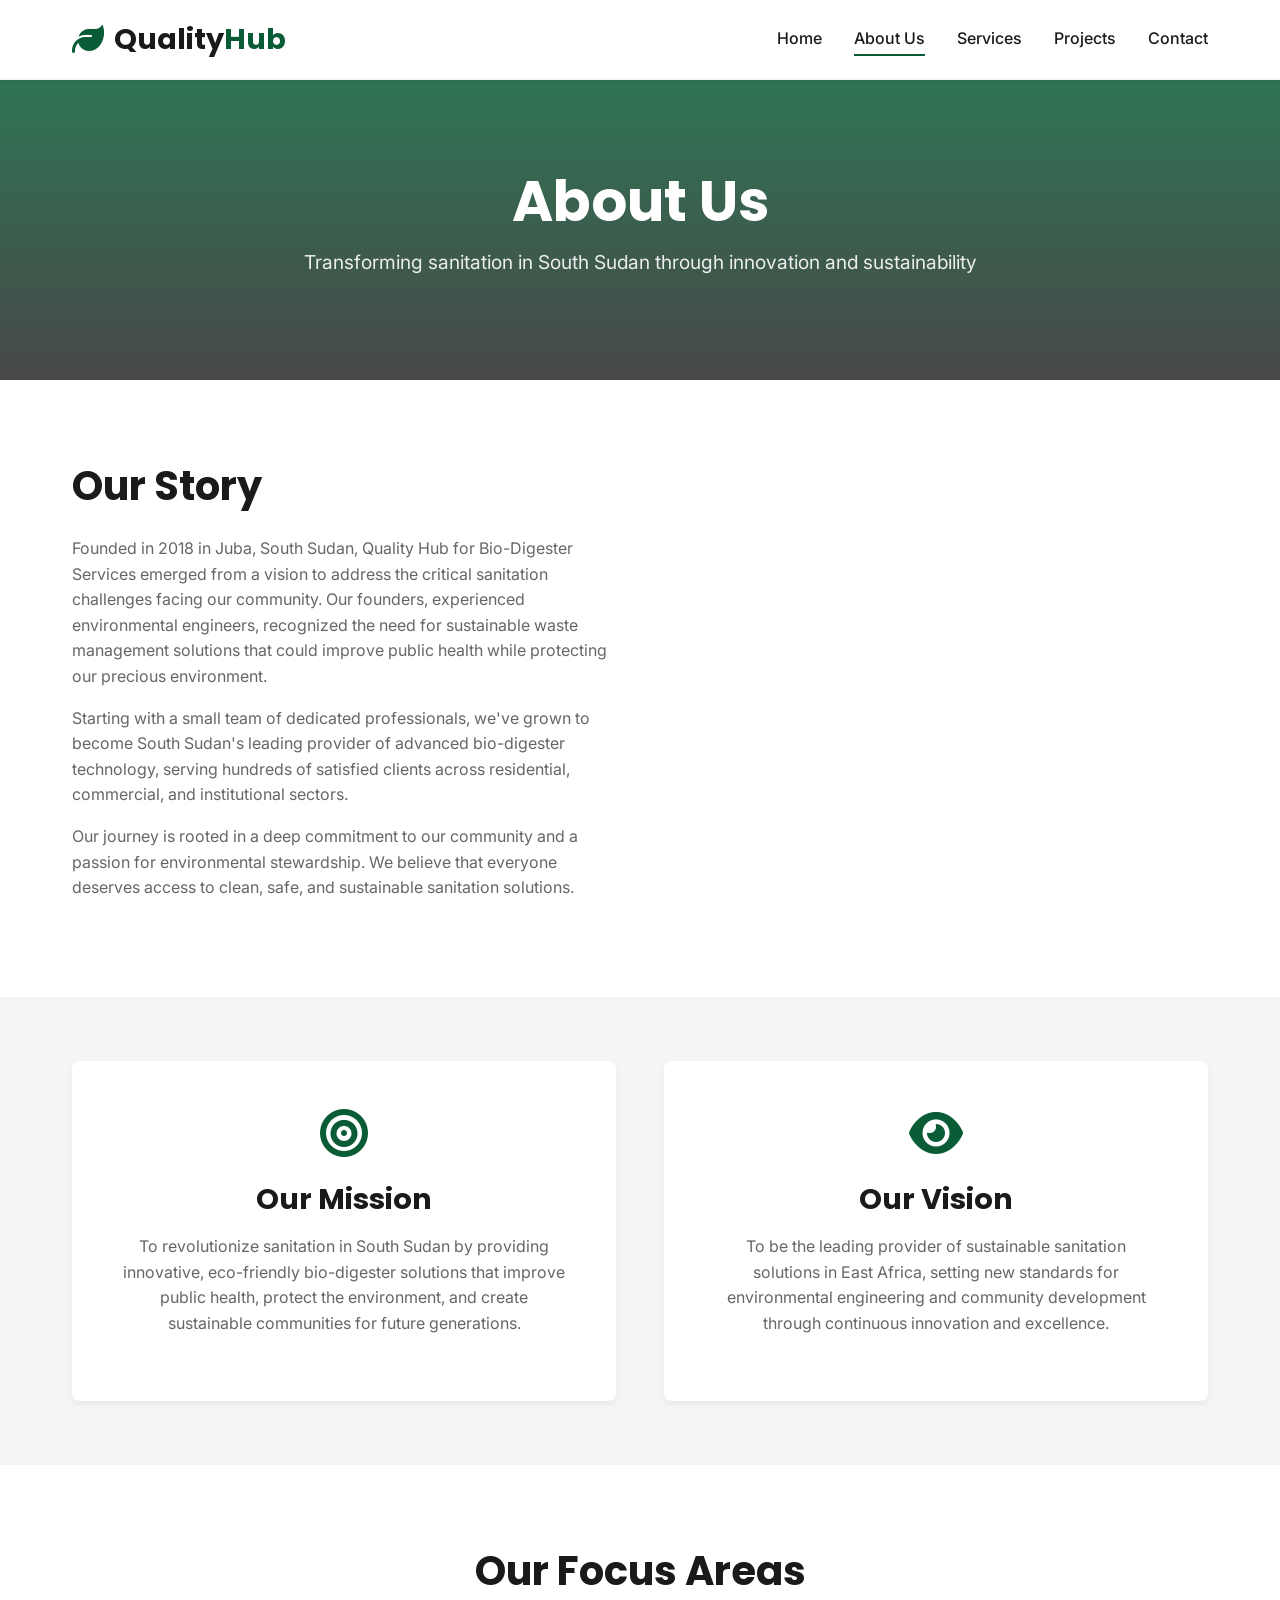
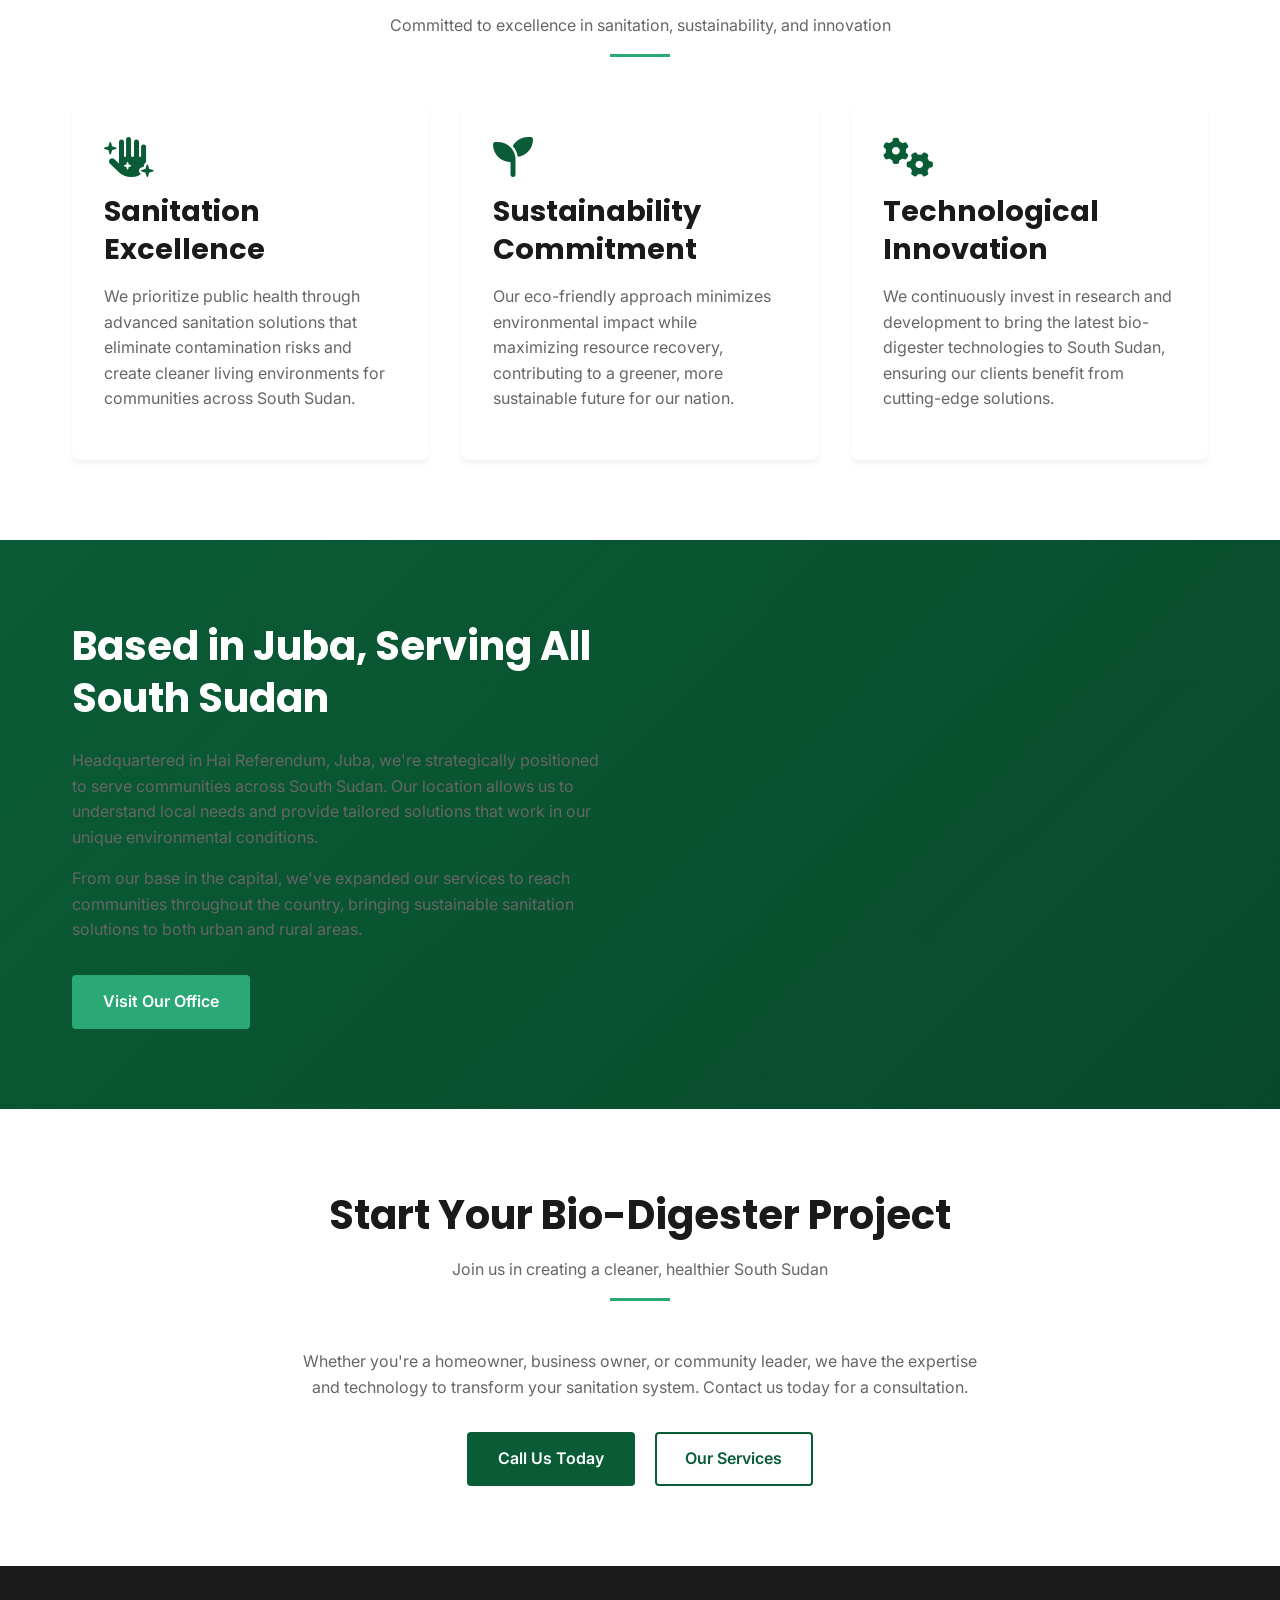
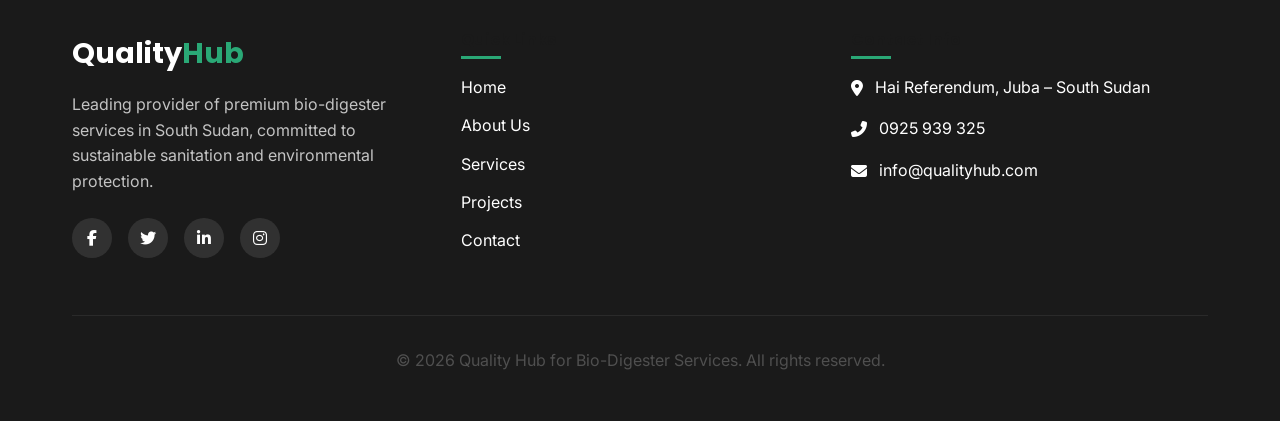
==== about.html @ 867274cd "Create about.html" ====
<!DOCTYPE html>
<html lang="en">
<head>
    <meta charset="UTF-8">
    <meta name="viewport" content="width=device-width, initial-scale=1.0">
    <title>About Us | Quality Hub for Bio-Digester Services</title>
    <link rel="stylesheet" href="style.css">
    <link rel="stylesheet" href="https://cdnjs.cloudflare.com/ajax/libs/font-awesome/6.4.0/css/all.min.css">
    <link href="https://fonts.googleapis.com/css2?family=Poppins:wght@300;400;500;600;700&family=Inter:wght@300;400;500;600;700&display=swap" rel="stylesheet">
</head>
<body>
    <!-- Header -->
    <header>
        <div class="container">
            <div class="header-content">
                <a href="index.html" class="logo">
                    <i class="fas fa-leaf logo-icon"></i>
                    <div class="logo-text">Quality<span>Hub</span></div>
                </a>
                <div class="mobile-menu-btn">
                    <i class="fas fa-bars"></i>
                </div>
                <nav>
                    <ul>
                        <li><a href="index.html">Home</a></li>
                        <li><a href="about.html" class="active">About Us</a></li>
                        <li><a href="services.html">Services</a></li>
                        <li><a href="projects.html">Projects</a></li>
                        <li><a href="contact.html">Contact</a></li>
                    </ul>
                </nav>
            </div>
        </div>
    </header>

    <!-- Page Header -->
    <section class="page-header">
        <div class="container">
            <h1>About Us</h1>
            <p>Transforming sanitation in South Sudan through innovation and sustainability</p>
        </div>
    </section>

    <!-- Company Background -->
    <section class="about">
        <div class="container">
            <div class="about-content">
                <div class="about-text">
                    <h2>Our Story</h2>
                    <p>Founded in 2018 in Juba, South Sudan, Quality Hub for Bio-Digester Services emerged from a vision to address the critical sanitation challenges facing our community. Our founders, experienced environmental engineers, recognized the need for sustainable waste management solutions that could improve public health while protecting our precious environment.</p>
                    <p>Starting with a small team of dedicated professionals, we've grown to become South Sudan's leading provider of advanced bio-digester technology, serving hundreds of satisfied clients across residential, commercial, and institutional sectors.</p>
                    <p>Our journey is rooted in a deep commitment to our community and a passion for environmental stewardship. We believe that everyone deserves access to clean, safe, and sustainable sanitation solutions.</p>
                </div>
                <div class="about-image">
                    <div style="height: 400px; border-radius: var(--border-radius); background-image: url('https://images.unsplash.com/photo-1542744173-8e7e53415bb0?ixlib=rb-4.0.3&auto=format&fit=crop&w=2070&q=80'); background-size: cover; background-position: center;"></div>
                </div>
            </div>
        </div>
    </section>

    <!-- Mission & Vision -->
    <section class="about-mission">
        <div class="container">
            <div class="mission-vision-grid">
                <div class="mission-card">
                    <i class="fas fa-bullseye"></i>
                    <h3>Our Mission</h3>
                    <p>To revolutionize sanitation in South Sudan by providing innovative, eco-friendly bio-digester solutions that improve public health, protect the environment, and create sustainable communities for future generations.</p>
                </div>
                <div class="vision-card">
                    <i class="fas fa-eye"></i>
                    <h3>Our Vision</h3>
                    <p>To be the leading provider of sustainable sanitation solutions in East Africa, setting new standards for environmental engineering and community development through continuous innovation and excellence.</p>
                </div>
            </div>
        </div>
    </section>

    <!-- Focus Areas -->
    <section class="about">
        <div class="container">
            <div class="section-title">
                <h2>Our Focus Areas</h2>
                <p>Committed to excellence in sanitation, sustainability, and innovation</p>
            </div>
            <div class="why-choose-grid">
                <div class="choose-card">
                    <i class="fas fa-hand-sparkles"></i>
                    <h3>Sanitation Excellence</h3>
                    <p>We prioritize public health through advanced sanitation solutions that eliminate contamination risks and create cleaner living environments for communities across South Sudan.</p>
                </div>
                <div class="choose-card">
                    <i class="fas fa-seedling"></i>
                    <h3>Sustainability Commitment</h3>
                    <p>Our eco-friendly approach minimizes environmental impact while maximizing resource recovery, contributing to a greener, more sustainable future for our nation.</p>
                </div>
                <div class="choose-card">
                    <i class="fas fa-cogs"></i>
                    <h3>Technological Innovation</h3>
                    <p>We continuously invest in research and development to bring the latest bio-digester technologies to South Sudan, ensuring our clients benefit from cutting-edge solutions.</p>
                </div>
            </div>
        </div>
    </section>

    <!-- Location Section -->
    <section class="trust-section">
        <div class="container">
            <div class="about-content">
                <div class="about-text">
                    <h2>Based in Juba, Serving All South Sudan</h2>
                    <p>Headquartered in Hai Referendum, Juba, we're strategically positioned to serve communities across South Sudan. Our location allows us to understand local needs and provide tailored solutions that work in our unique environmental conditions.</p>
                    <p>From our base in the capital, we've expanded our services to reach communities throughout the country, bringing sustainable sanitation solutions to both urban and rural areas.</p>
                    <div style="margin-top: 2rem;">
                        <a href="contact.html" class="btn btn-accent">Visit Our Office</a>
                    </div>
                </div>
                <div class="about-image">
                    <div style="height: 300px; border-radius: var(--border-radius); background-image: url('https://images.unsplash.com/photo-1523480717984-24cba35ae1eb?ixlib=rb-4.0.3&auto=format&fit=crop&w=2070&q=80'); background-size: cover; background-position: center;"></div>
                </div>
            </div>
        </div>
    </section>

    <!-- CTA Section -->
    <section class="about">
        <div class="container">
            <div class="section-title">
                <h2>Start Your Bio-Digester Project</h2>
                <p>Join us in creating a cleaner, healthier South Sudan</p>
            </div>
            <div class="text-center">
                <p style="max-width: 700px; margin: 0 auto 2rem;">Whether you're a homeowner, business owner, or community leader, we have the expertise and technology to transform your sanitation system. Contact us today for a consultation.</p>
                <div>
                    <a href="contact.html" class="btn" style="margin-right: 1rem;">Call Us Today</a>
                    <a href="services.html" class="btn btn-outline">Our Services</a>
                </div>
            </div>
        </div>
    </section>

    <!-- Footer -->
    <footer>
        <div class="container">
            <div class="footer-container">
                <div class="footer-about">
                    <div class="footer-logo">Quality<span>Hub</span></div>
                    <p>Leading provider of premium bio-digester services in South Sudan, committed to sustainable sanitation and environmental protection.</p>
                    <div class="social-icons">
                        <a href="#" class="social-icon"><i class="fab fa-facebook-f"></i></a>
                        <a href="#" class="social-icon"><i class="fab fa-twitter"></i></a>
                        <a href="#" class="social-icon"><i class="fab fa-linkedin-in"></i></a>
                        <a href="#" class="social-icon"><i class="fab fa-instagram"></i></a>
                    </div>
                </div>
                <div class="footer-links">
                    <h4>Quick Links</h4>
                    <ul>
                        <li><a href="index.html">Home</a></li>
                        <li><a href="about.html">About Us</a></li>
                        <li><a href="services.html">Services</a></li>
                        <li><a href="projects.html">Projects</a></li>
                        <li><a href="contact.html">Contact</a></li>
                    </ul>
                </div>
                <div class="footer-contact">
                    <h4>Contact Info</h4>
                    <ul>
                        <li><i class="fas fa-map-marker-alt"></i> Hai Referendum, Juba – South Sudan</li>
                        <li><i class="fas fa-phone-alt"></i> 0925 939 325</li>
                        <li><i class="fas fa-envelope"></i> info@qualityhub.com</li>
                    </ul>
                </div>
            </div>
            <div class="copyright">
                <p>&copy; 2026 Quality Hub for Bio-Digester Services. All rights reserved.</p>
            </div>
        </div>
    </footer>

    <script src="script.js"></script>
</body>
</html>
---- style.css ----
/* style.css - Complete Stylesheet for Quality Hub Bio-Digester Services */

:root {
    --primary-green: #0a5c36;
    --primary-green-dark: #08492b;
    --primary-green-light: #1e7d5a;
    --accent-green: #2aa876;
    --secondary: #1a1a1a;
    --secondary-light: #333333;
    --light: #f5f5f5;
    --white: #ffffff;
    --gray: #666666;
    --gray-light: #eeeeee;
    --gold: #ffd700;
    --transition: all 0.3s ease;
    --shadow: 0 4px 6px rgba(0,0,0,0.05);
    --shadow-hover: 0 10px 25px rgba(10, 92, 54, 0.15);
    --shadow-large: 0 15px 35px rgba(0,0,0,0.1);
    --border-radius: 8px;
    --border-radius-small: 4px;
}

* {
    margin: 0;
    padding: 0;
    box-sizing: border-box;
}

html {
    scroll-behavior: smooth;
    font-size: 16px;
    overflow-x: hidden;
}

body {
    font-family: 'Inter', sans-serif;
    color: var(--secondary);
    line-height: 1.6;
    background-color: var(--white);
    overflow-x: hidden;
}

a {
    text-decoration: none;
    color: inherit;
    transition: var(--transition);
}

ul {
    list-style: none;
}

img {
    width: 100%;
    height: auto;
    display: block;
}

.container {
    width: 100%;
    max-width: 1200px;
    margin: 0 auto;
    padding: 0 2rem;
}

h1, h2, h3, h4, h5, h6 {
    font-family: 'Poppins', sans-serif;
    margin-bottom: 1rem;
    color: var(--secondary);
    line-height: 1.3;
}

h1 {
    font-size: 3.5rem;
}

h2 {
    font-size: 2.5rem;
}

h3 {
    font-size: 1.8rem;
}

p {
    margin-bottom: 1rem;
    font-size: 1rem;
    color: var(--gray);
}

.section-title {
    text-align: center;
    margin-bottom: 3rem;
    position: relative;
}

.section-title::after {
    content: '';
    display: block;
    width: 60px;
    height: 3px;
    background: var(--accent-green);
    margin: 1rem auto;
}

.text-center {
    text-align: center;
}

.btn {
    display: inline-block;
    padding: 0.75rem 1.8rem;
    font-size: 1rem;
    border-radius: var(--border-radius-small);
    background-color: var(--primary-green);
    color: var(--white);
    border: 2px solid var(--primary-green);
    cursor: pointer;
    transition: var(--transition);
    font-weight: 600;
    text-align: center;
}

.btn:hover {
    background-color: var(--primary-green-dark);
    transform: translateY(-2px);
    box-shadow: var(--shadow-hover);
}

.btn-outline {
    background-color: transparent;
    color: var(--primary-green);
}

.btn-outline:hover {
    background-color: var(--primary-green);
    color: var(--white);
}

.btn-secondary {
    background-color: var(--secondary);
    border-color: var(--secondary);
}

.btn-secondary:hover {
    background-color: var(--secondary-light);
}

.btn-cta-outline {
    background: transparent;
    border: 2px solid var(--white);
    color: var(--white);
}

.btn-cta-outline:hover {
    background: var(--white);
    color: var(--primary-green);
}

.btn-accent {
    background-color: var(--accent-green);
    border-color: var(--accent-green);
}

.btn-accent:hover {
    background-color: var(--primary-green-light);
    border-color: var(--primary-green-light);
}

.btn-block {
    display: block;
    width: 100%;
}

/* Header Styles */
header {
    position: fixed;
    top: 0;
    left: 0;
    width: 100%;
    background-color: var(--white);
    box-shadow: var(--shadow);
    z-index: 1000;
    padding: 1rem 0;
    transition: var(--transition);
}

header.scrolled {
    padding: 0.5rem 0;
}

.header-content {
    display: flex;
    justify-content: space-between;
    align-items: center;
}

.logo {
    display: flex;
    align-items: center;
    gap: 10px;
}

.logo-icon {
    color: var(--primary-green);
    font-size: 2rem;
}

.logo-text {
    font-family: 'Poppins', serif;
    font-size: 1.8rem;
    font-weight: 700;
    color: var(--secondary);
}

.logo-text span {
    color: var(--primary-green);
}

nav ul {
    display: flex;
    gap: 2rem;
}

nav ul li a {
    font-weight: 500;
    position: relative;
    padding: 0.5rem 0;
}

nav ul li a::after {
    content: '';
    position: absolute;
    bottom: 0;
    left: 0;
    width: 0;
    height: 2px;
    background-color: var(--primary-green);
    transition: var(--transition);
}

nav ul li a:hover::after,
nav ul li a.active::after {
    width: 100%;
}

.mobile-menu-btn {
    display: none;
    font-size: 1.5rem;
    cursor: pointer;
    color: var(--secondary);
}

/* Hero Section */
.hero {
    min-height: 100vh;
    display: flex;
    align-items: center;
    position: relative;
    overflow: hidden;
    padding-top: 100px;
    background: linear-gradient(rgba(10, 92, 54, 0.85), rgba(26, 26, 26, 0.8)),
                url('https://images.unsplash.com/photo-1621451537084-482c73073a0f?ixlib=rb-4.0.3&auto=format&fit=crop&w=1974&q=80');
    background-size: cover;
    background-position: center;
    background-attachment: fixed;
    color: var(--white);
}

.hero-content {
    max-width: 700px;
    animation: fadeInUp 1s ease-out;
}

.hero h1 {
    font-size: 3.5rem;
    color: var(--white);
    margin-bottom: 1.5rem;
}

.hero p {
    font-size: 1.2rem;
    margin-bottom: 2.5rem;
    opacity: 0.9;
    color: var(--gray-light);
}

.hero-btns {
    display: flex;
    gap: 1rem;
    flex-wrap: wrap;
}

.hero .btn {
    padding: 1rem 2.5rem;
}

.typing-container {
    height: 60px;
    margin-bottom: 2rem;
    overflow: hidden;
}

.typing-text {
    font-size: 1.5rem;
    font-weight: 500;
    color: var(--accent-green);
    border-right: 3px solid var(--accent-green);
    white-space: nowrap;
    overflow: hidden;
    display: inline-block;
}

/* Features Section */
.features {
    padding: 5rem 0;
    background-color: var(--light);
}

.features-grid {
    display: grid;
    grid-template-columns: repeat(auto-fit, minmax(250px, 1fr));
    gap: 2rem;
}

.feature-card {
    background-color: var(--white);
    padding: 2.5rem 2rem;
    border-radius: var(--border-radius);
    box-shadow: var(--shadow);
    text-align: center;
    transition: var(--transition);
}

.feature-card:hover {
    transform: translateY(-10px);
    box-shadow: var(--shadow-hover);
}

.feature-icon {
    font-size: 3rem;
    color: var(--primary-green);
    margin-bottom: 1.5rem;
}

/* About Section */
.about {
    padding: 5rem 0;
}

.about-content {
    display: grid;
    grid-template-columns: repeat(auto-fit, minmax(300px, 1fr));
    gap: 3rem;
    align-items: center;
}

.about-text h2 {
    margin-bottom: 1.5rem;
}

.about-stats {
    display: flex;
    justify-content: space-between;
    margin-top: 2rem;
    flex-wrap: wrap;
    gap: 1.5rem;
}

.stat-item {
    text-align: center;
}

.stat-number {
    font-size: 2.5rem;
    font-weight: 700;
    color: var(--primary-green);
    display: block;
}

.stat-label {
    font-size: 0.9rem;
    text-transform: uppercase;
    letter-spacing: 1px;
    color: var(--gray);
}

/* Why Choose Us Section */
.why-choose {
    padding: 5rem 0;
    background-color: var(--light);
}

.why-choose-grid {
    display: grid;
    grid-template-columns: repeat(auto-fit, minmax(300px, 1fr));
    gap: 2rem;
}

.choose-card {
    background-color: var(--white);
    padding: 2rem;
    border-radius: var(--border-radius);
    box-shadow: var(--shadow);
    transition: var(--transition);
}

.choose-card:hover {
    transform: translateY(-5px);
    box-shadow: var(--shadow-hover);
}

.choose-card i {
    font-size: 2.5rem;
    color: var(--primary-green);
    margin-bottom: 1rem;
}

/* Services Section */
.services {
    padding: 5rem 0;
    background-color: var(--light);
}

.services-grid {
    display: grid;
    grid-template-columns: repeat(auto-fit, minmax(300px, 1fr));
    gap: 2rem;
}

.service-card {
    background-color: var(--white);
    border-radius: var(--border-radius);
    overflow: hidden;
    box-shadow: var(--shadow);
    transition: var(--transition);
}

.service-card:hover {
    transform: translateY(-10px);
    box-shadow: var(--shadow-hover);
}

.service-img {
    height: 200px;
    background-color: var(--gray-light);
    background-size: cover;
    background-position: center;
}

.service-content {
    padding: 2rem;
}

.service-content h3 {
    margin-bottom: 1rem;
}

.service-price {
    color: var(--primary-green);
    font-weight: 700;
    font-size: 1.2rem;
    margin: 1rem 0;
}

/* Projects Section */
.projects {
    padding: 5rem 0;
}

.projects-grid {
    display: grid;
    grid-template-columns: repeat(auto-fit, minmax(300px, 1fr));
    gap: 2rem;
}

.project-card {
    border-radius: var(--border-radius);
    overflow: hidden;
    box-shadow: var(--shadow);
    transition: var(--transition);
}

.project-card:hover {
    transform: translateY(-10px);
    box-shadow: var(--shadow-hover);
}

.project-img {
    height: 250px;
    background-color: var(--gray-light);
    background-size: cover;
    background-position: center;
}

.project-info {
    padding: 1.5rem;
    background-color: var(--white);
}

.project-location {
    display: flex;
    align-items: center;
    gap: 0.5rem;
    color: var(--gray);
    margin-bottom: 0.5rem;
}

/* Contact Section */
.contact {
    padding: 5rem 0;
    background-color: var(--light);
}

.contact-container {
    display: grid;
    grid-template-columns: repeat(auto-fit, minmax(300px, 1fr));
    gap: 3rem;
}

.contact-info h3 {
    margin-bottom: 1.5rem;
}

.contact-details {
    margin-bottom: 2rem;
}

.contact-detail {
    display: flex;
    align-items: center;
    gap: 1rem;
    margin-bottom: 1.5rem;
}

.contact-icon {
    width: 50px;
    height: 50px;
    background-color: var(--primary-green);
    color: var(--white);
    border-radius: 50%;
    display: flex;
    align-items: center;
    justify-content: center;
    font-size: 1.2rem;
}

.contact-form {
    background-color: var(--white);
    padding: 2.5rem;
    border-radius: var(--border-radius);
    box-shadow: var(--shadow);
}

.form-group {
    margin-bottom: 1.5rem;
}

.form-group label {
    display: block;
    margin-bottom: 0.5rem;
    font-weight: 500;
}

.form-control {
    width: 100%;
    padding: 1rem;
    border: 1px solid #ddd;
    border-radius: var(--border-radius-small);
    font-family: 'Inter', sans-serif;
    font-size: 1rem;
    transition: var(--transition);
}

.form-control:focus {
    outline: none;
    border-color: var(--primary-green);
    box-shadow: 0 0 0 3px rgba(10, 92, 54, 0.1);
}

textarea.form-control {
    min-height: 150px;
    resize: vertical;
}

.map-container {
    margin-top: 3rem;
    border-radius: var(--border-radius);
    overflow: hidden;
    box-shadow: var(--shadow);
}

.map-placeholder {
    height: 300px;
    background: linear-gradient(135deg, var(--gray-light) 25%, var(--white) 25%, var(--white) 50%, var(--gray-light) 50%, var(--gray-light) 75%, var(--white) 75%, var(--white));
    background-size: 40px 40px;
    display: flex;
    align-items: center;
    justify-content: center;
    color: var(--gray);
    font-weight: 500;
}

/* Footer */
footer {
    background-color: var(--secondary);
    color: var(--white);
    padding: 4rem 0 2rem;
}

.footer-container {
    display: grid;
    grid-template-columns: repeat(auto-fit, minmax(250px, 1fr));
    gap: 2rem;
    margin-bottom: 3rem;
}

.footer-logo {
    font-family: 'Poppins', sans-serif;
    font-weight: 700;
    font-size: 1.8rem;
    color: var(--white);
    margin-bottom: 1rem;
}

.footer-logo span {
    color: var(--accent-green);
}

.footer-about p {
    opacity: 0.8;
    margin-bottom: 1.5rem;
    color: var(--gray-light);
}

.footer-links h4,
.footer-contact h4 {
    margin-bottom: 1.5rem;
    position: relative;
}

.footer-links h4::after,
.footer-contact h4::after {
    content: '';
    position: absolute;
    bottom: -8px;
    left: 0;
    width: 40px;
    height: 3px;
    background-color: var(--accent-green);
}

.footer-links ul li {
    margin-bottom: 0.8rem;
}

.footer-links ul li a:hover {
    color: var(--accent-green);
}

.footer-contact ul li {
    margin-bottom: 1rem;
    display: flex;
    align-items: center;
    gap: 0.8rem;
}

.social-icons {
    display: flex;
    gap: 1rem;
    margin-top: 1.5rem;
}

.social-icon {
    width: 40px;
    height: 40px;
    background-color: rgba(255, 255, 255, 0.1);
    border-radius: 50%;
    display: flex;
    align-items: center;
    justify-content: center;
    transition: var(--transition);
}

.social-icon:hover {
    background-color: var(--accent-green);
    transform: translateY(-3px);
}

.copyright {
    text-align: center;
    padding-top: 2rem;
    border-top: 1px solid rgba(255, 255, 255, 0.1);
    opacity: 0.7;
    font-size: 0.9rem;
    color: var(--gray-light);
}

/* Animations */
@keyframes fadeInUp {
    from {
        opacity: 0;
        transform: translateY(30px);
    }
    to {
        opacity: 1;
        transform: translateY(0);
    }
}

@keyframes typing {
    0% { width: 0 }
    100% { width: 100% }
}

@keyframes blink {
    0%, 100% { border-color: transparent }
    50% { border-color: var(--accent-green) }
}

/* Responsive Design */
@media (max-width: 992px) {
    h1 {
        font-size: 2.8rem;
    }

    h2 {
        font-size: 2.2rem;
    }
    
    .hero h1 {
        font-size: 2.8rem;
    }
}

@media (max-width: 768px) {
    .mobile-menu-btn {
        display: block;
    }

    nav ul {
        position: fixed;
        top: 80px;
        left: 0;
        width: 100%;
        background-color: var(--white);
        flex-direction: column;
        align-items: center;
        padding: 2rem;
        gap: 1.5rem;
        box-shadow: var(--shadow-hover);
        transform: translateY(-100%);
        opacity: 0;
        transition: var(--transition);
        z-index: 999;
    }

    nav ul.active {
        transform: translateY(0);
        opacity: 1;
    }

    .hero h1 {
        font-size: 2.5rem;
    }

    .typing-text {
        font-size: 1.3rem;
    }

    .hero-btns {
        flex-direction: column;
        align-items: flex-start;
    }

    .section-padding {
        padding: 3rem 0;
    }
}

@media (max-width: 576px) {
    .container {
        padding: 0 1.5rem;
    }

    h1 {
        font-size: 2.2rem;
    }

    h2 {
        font-size: 1.8rem;
    }

    .hero h1 {
        font-size: 2rem;
    }

    .typing-text {
        font-size: 1.1rem;
    }

    .btn {
        padding: 0.9rem 1.8rem;
    }
}

/* Page Specific Styles */
.trust-section {
    padding: 5rem 0;
    background: linear-gradient(135deg, var(--primary-green) 0%, var(--primary-green-dark) 100%);
    color: var(--white);
}

.trust-section h2 {
    color: var(--white);
}

.trust-section .section-title::after {
    background-color: var(--accent-green);
}

.trust-grid {
    display: grid;
    grid-template-columns: repeat(auto-fit, minmax(250px, 1fr));
    gap: 2rem;
}

.trust-card {
    text-align: center;
    padding: 2rem;
}

.trust-card i {
    font-size: 3rem;
    color: var(--accent-green);
    margin-bottom: 1.5rem;
}

.trust-card h3 {
    color: var(--white);
}

.trust-card p {
    color: rgba(255, 255, 255, 0.8);
}

.page-header {
    height: 300px;
    display: flex;
    align-items: center;
    background: linear-gradient(rgba(10, 92, 54, 0.85), rgba(26, 26, 26, 0.8)),
                url('https://images.unsplash.com/photo-1581094794329-c8112a89af12?ixlib=rb-4.0.3&auto=format&fit=crop&w=2070&q=80');
    background-size: cover;
    background-position: center;
    color: var(--white);
    text-align: center;
    margin-top: 80px;
}

.page-header h1 {
    color: var(--white);
    margin-bottom: 0.5rem;
}

.page-header p {
    color: rgba(255, 255, 255, 0.9);
    font-size: 1.2rem;
}

.about-mission {
    background-color: var(--light);
    padding: 4rem 0;
}

.mission-vision-grid {
    display: grid;
    grid-template-columns: repeat(auto-fit, minmax(300px, 1fr));
    gap: 3rem;
}

.mission-card, .vision-card {
    background-color: var(--white);
    padding: 3rem;
    border-radius: var(--border-radius);
    box-shadow: var(--shadow);
    text-align: center;
}

.mission-card i, .vision-card i {
    font-size: 3rem;
    color: var(--primary-green);
    margin-bottom: 1.5rem;
}

.service-detail {
    padding: 3rem;
    background-color: var(--white);
    border-radius: var(--border-radius);
    box-shadow: var(--shadow);
    margin-bottom: 2rem;
}

.service-detail i {
    font-size: 2.5rem;
    color: var(--primary-green);
    margin-bottom: 1rem;
}

.project-detail {
    margin-bottom: 4rem;
}

.project-detail img {
    border-radius: var(--border-radius);
    margin-bottom: 1.5rem;
    box-shadow: var(--shadow);
}

.project-meta {
    display: flex;
    gap: 2rem;
    margin: 1.5rem 0;
    flex-wrap: wrap;
}

.meta-item {
    display: flex;
    align-items: center;
    gap: 0.5rem;
    color: var(--gray);
}

.meta-item i {
    color: var(--primary-green);
}
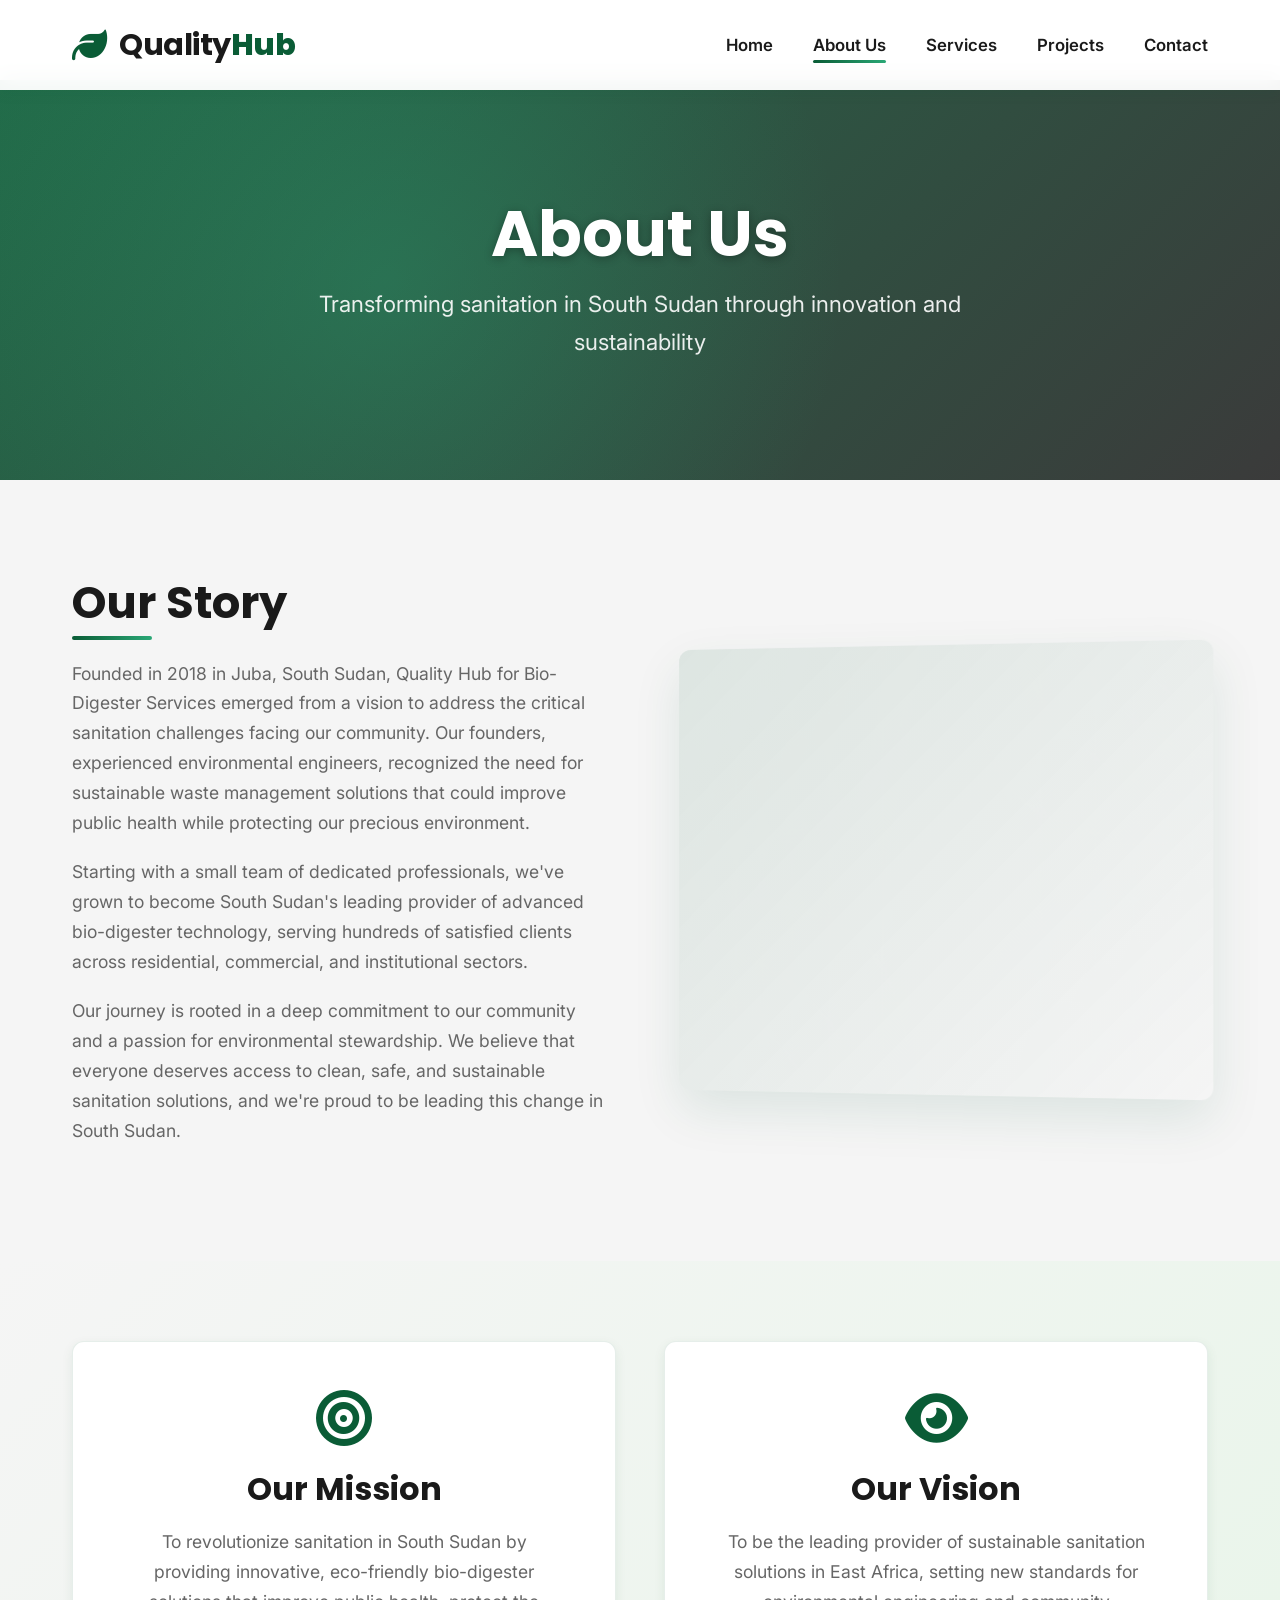
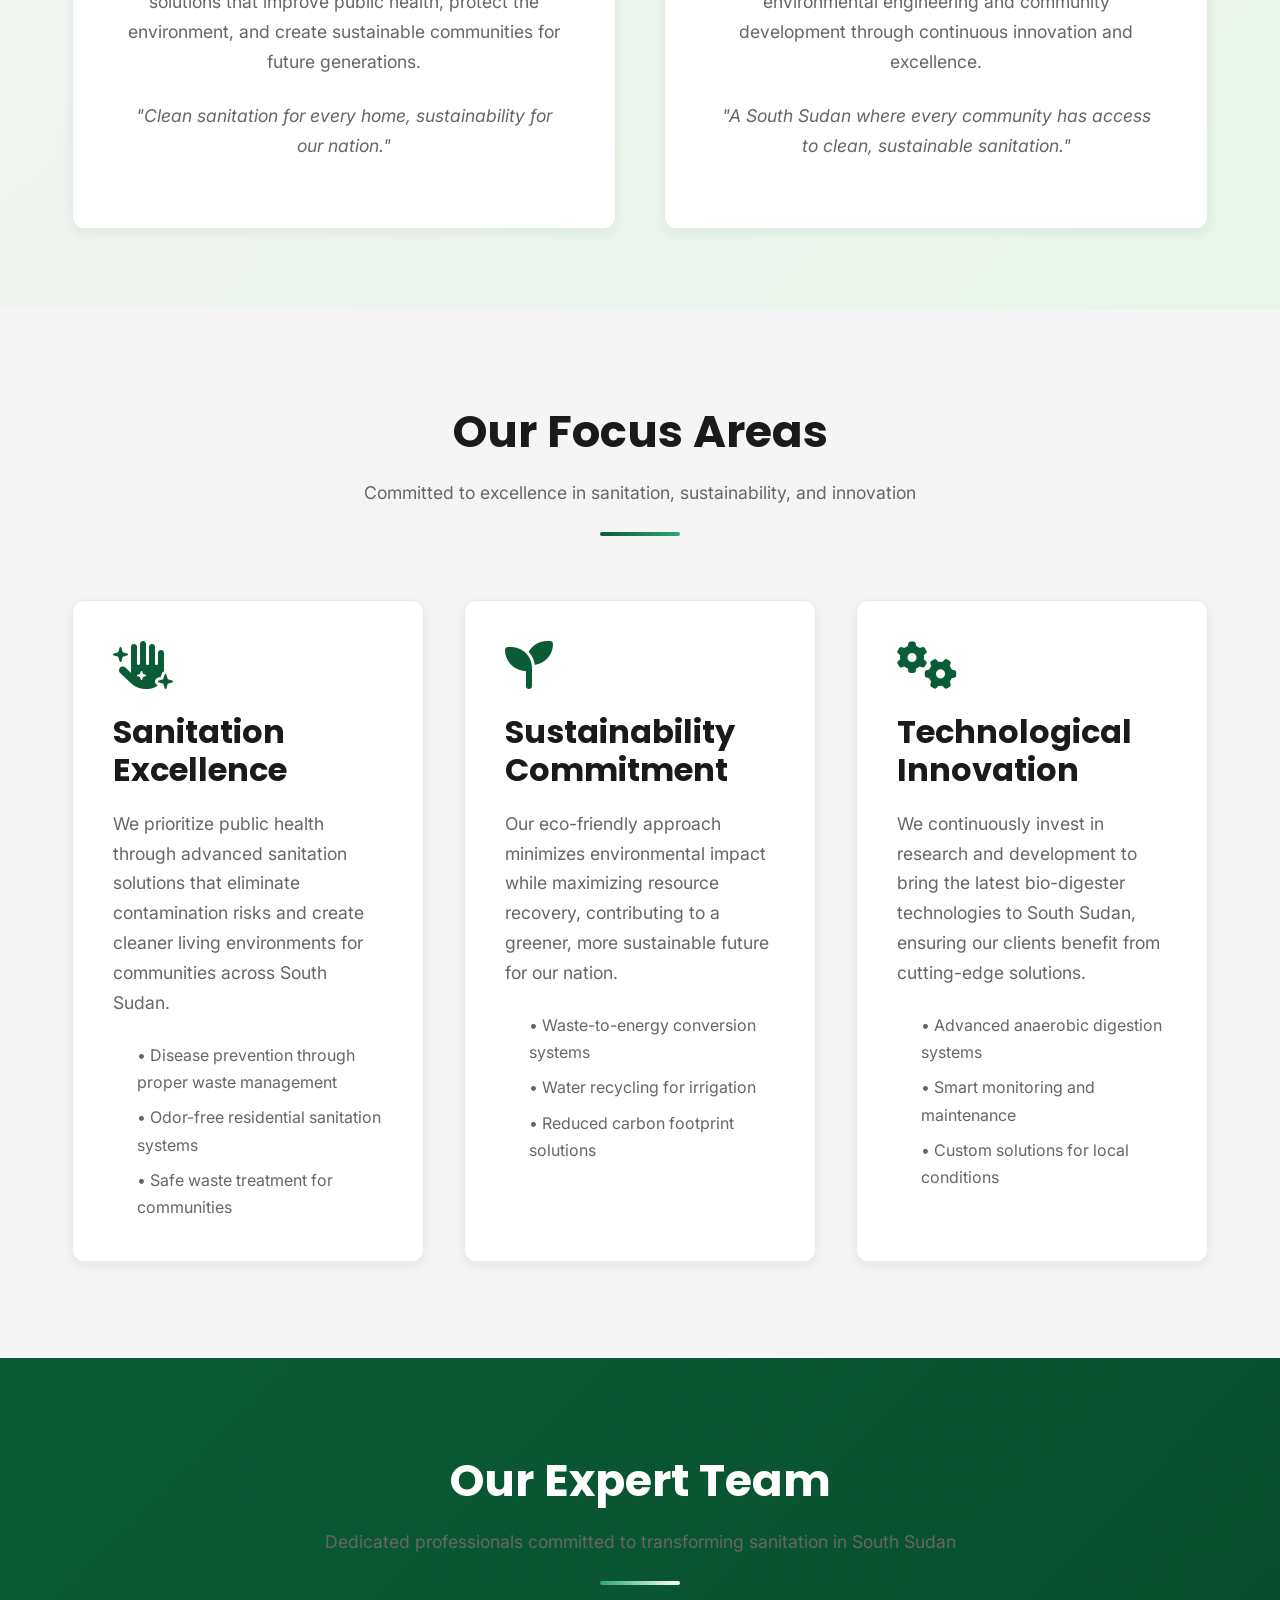
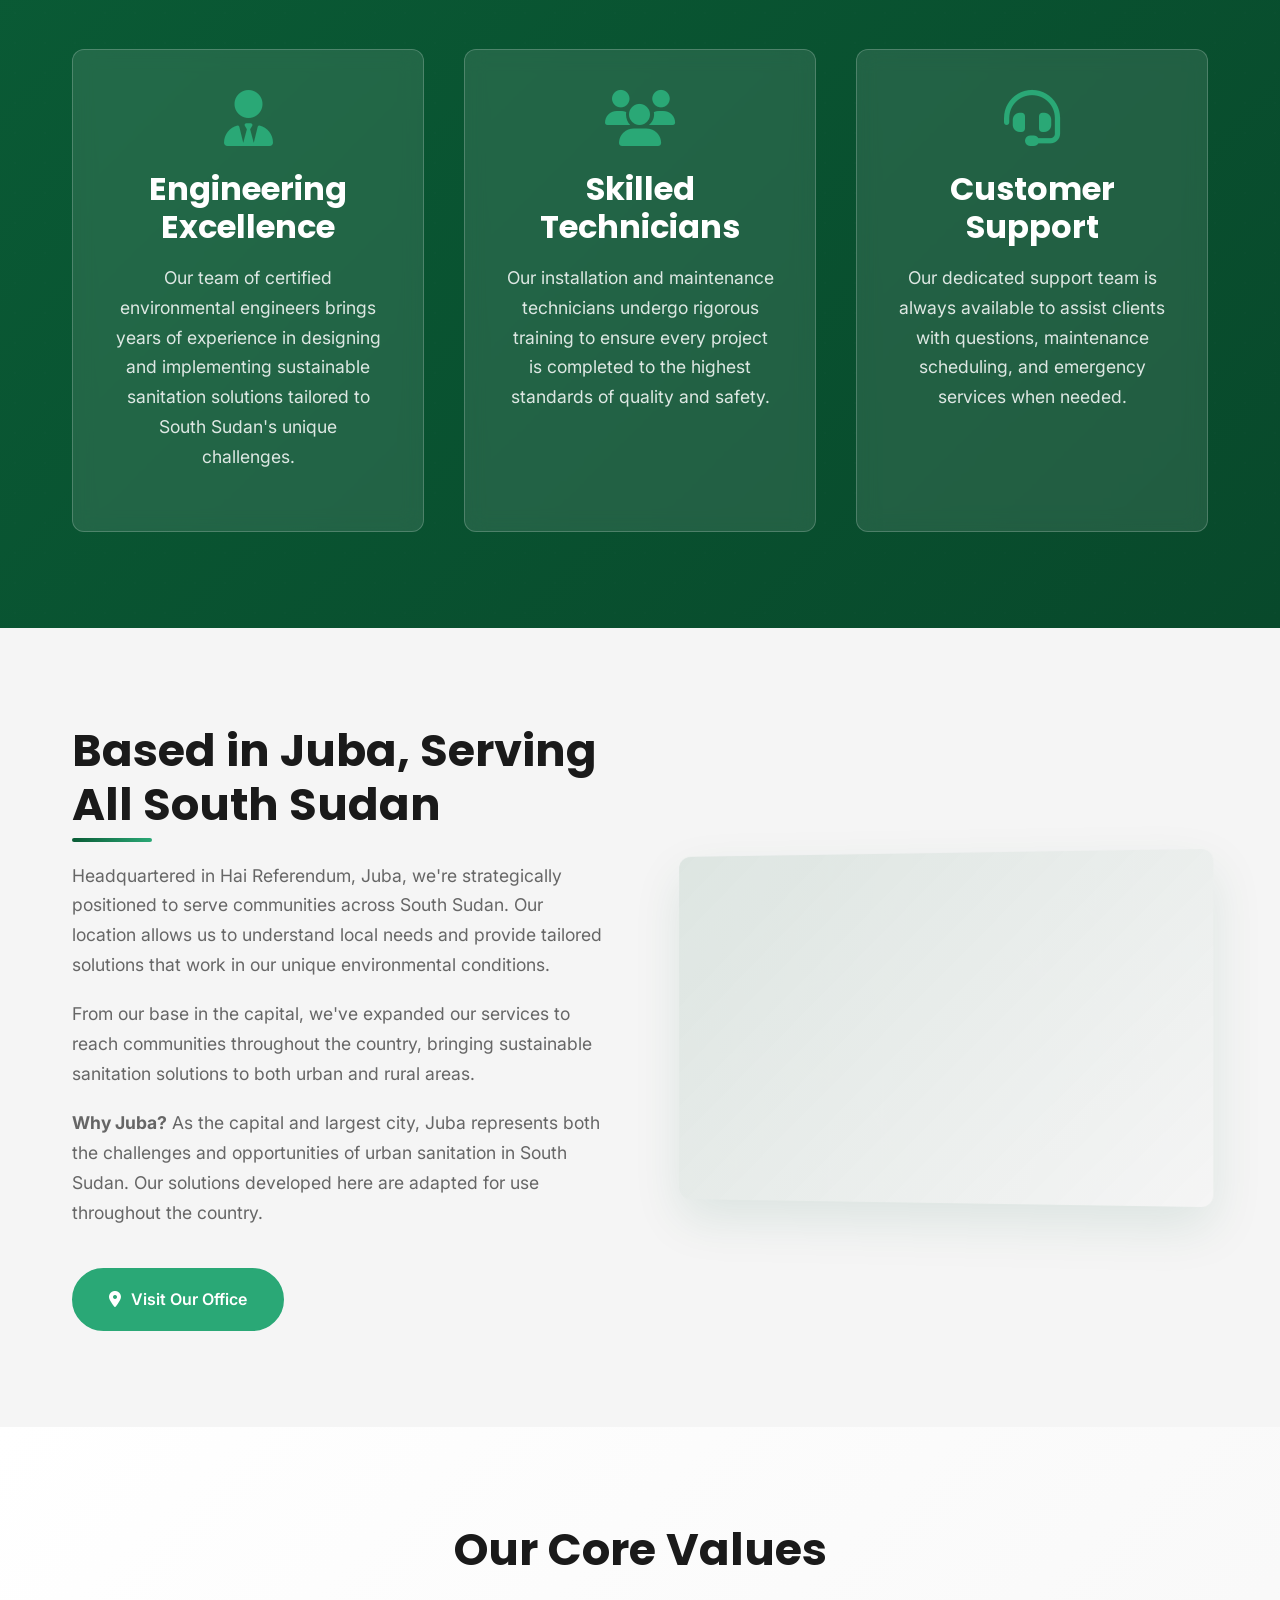
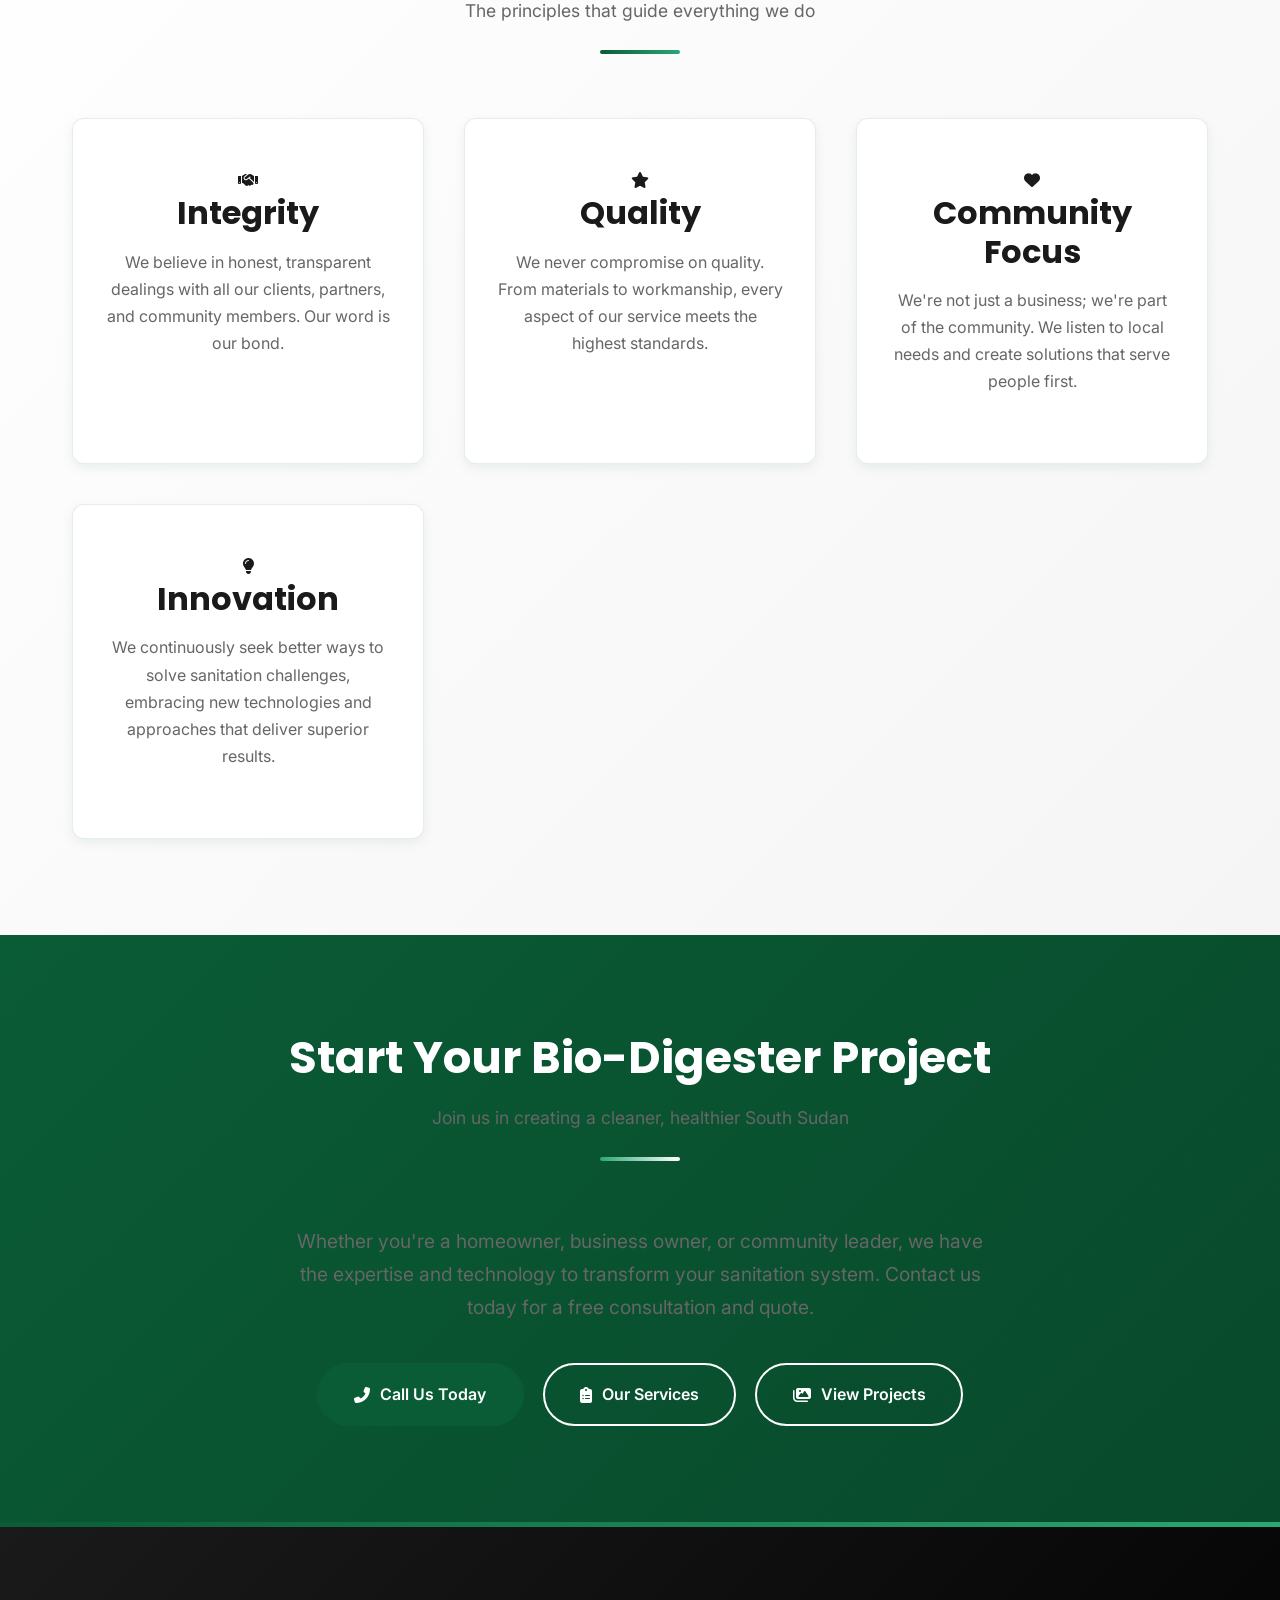
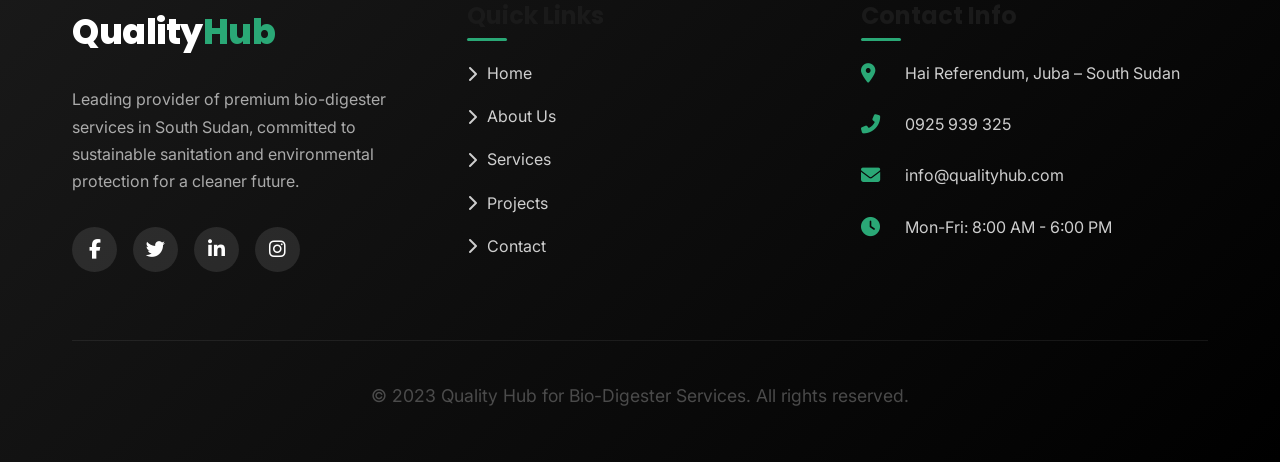
==== commit 81852336: "Update about.html" ====
--- a/about.html
+++ b/about.html
@@ -6,7 +6,7 @@
     <title>About Us | Quality Hub for Bio-Digester Services</title>
     <link rel="stylesheet" href="style.css">
     <link rel="stylesheet" href="https://cdnjs.cloudflare.com/ajax/libs/font-awesome/6.4.0/css/all.min.css">
-    <link href="https://fonts.googleapis.com/css2?family=Poppins:wght@300;400;500;600;700&family=Inter:wght@300;400;500;600;700&display=swap" rel="stylesheet">
+    <link href="https://fonts.googleapis.com/css2?family=Poppins:wght@300;400;500;600;700;800;900&family=Inter:wght@300;400;500;600;700&display=swap" rel="stylesheet">
 </head>
 <body>
     <!-- Header -->
@@ -17,9 +17,9 @@
                     <i class="fas fa-leaf logo-icon"></i>
                     <div class="logo-text">Quality<span>Hub</span></div>
                 </a>
-                <div class="mobile-menu-btn">
+                <button class="mobile-menu-btn" aria-label="Toggle navigation menu">
                     <i class="fas fa-bars"></i>
-                </div>
+                </button>
                 <nav>
                     <ul>
                         <li><a href="index.html">Home</a></li>
@@ -49,10 +49,10 @@
                     <h2>Our Story</h2>
                     <p>Founded in 2018 in Juba, South Sudan, Quality Hub for Bio-Digester Services emerged from a vision to address the critical sanitation challenges facing our community. Our founders, experienced environmental engineers, recognized the need for sustainable waste management solutions that could improve public health while protecting our precious environment.</p>
                     <p>Starting with a small team of dedicated professionals, we've grown to become South Sudan's leading provider of advanced bio-digester technology, serving hundreds of satisfied clients across residential, commercial, and institutional sectors.</p>
-                    <p>Our journey is rooted in a deep commitment to our community and a passion for environmental stewardship. We believe that everyone deserves access to clean, safe, and sustainable sanitation solutions.</p>
+                    <p>Our journey is rooted in a deep commitment to our community and a passion for environmental stewardship. We believe that everyone deserves access to clean, safe, and sustainable sanitation solutions, and we're proud to be leading this change in South Sudan.</p>
                 </div>
                 <div class="about-image">
-                    <div style="height: 400px; border-radius: var(--border-radius); background-image: url('https://images.unsplash.com/photo-1542744173-8e7e53415bb0?ixlib=rb-4.0.3&auto=format&fit=crop&w=2070&q=80'); background-size: cover; background-position: center;"></div>
+                    <div style="height: 450px; border-radius: var(--border-radius); background-image: url('https://images.unsplash.com/photo-1542744173-8e7e53415bb0?ixlib=rb-4.0.3&auto=format&fit=crop&w=2070&q=80'); background-size: cover; background-position: center;"></div>
                 </div>
             </div>
         </div>
@@ -66,11 +66,13 @@
                     <i class="fas fa-bullseye"></i>
                     <h3>Our Mission</h3>
                     <p>To revolutionize sanitation in South Sudan by providing innovative, eco-friendly bio-digester solutions that improve public health, protect the environment, and create sustainable communities for future generations.</p>
+                    <p style="margin-top: 1.5rem; font-style: italic; color: var(--gray);">"Clean sanitation for every home, sustainability for our nation."</p>
                 </div>
                 <div class="vision-card">
                     <i class="fas fa-eye"></i>
                     <h3>Our Vision</h3>
                     <p>To be the leading provider of sustainable sanitation solutions in East Africa, setting new standards for environmental engineering and community development through continuous innovation and excellence.</p>
+                    <p style="margin-top: 1.5rem; font-style: italic; color: var(--gray);">"A South Sudan where every community has access to clean, sustainable sanitation."</p>
                 </div>
             </div>
         </div>
@@ -88,52 +90,128 @@
                     <i class="fas fa-hand-sparkles"></i>
                     <h3>Sanitation Excellence</h3>
                     <p>We prioritize public health through advanced sanitation solutions that eliminate contamination risks and create cleaner living environments for communities across South Sudan.</p>
+                    <ul style="margin-top: 1.5rem; padding-left: 1.5rem;">
+                        <li style="margin-bottom: 0.5rem; color: var(--gray);">• Disease prevention through proper waste management</li>
+                        <li style="margin-bottom: 0.5rem; color: var(--gray);">• Odor-free residential sanitation systems</li>
+                        <li style="color: var(--gray);">• Safe waste treatment for communities</li>
+                    </ul>
                 </div>
                 <div class="choose-card">
                     <i class="fas fa-seedling"></i>
                     <h3>Sustainability Commitment</h3>
                     <p>Our eco-friendly approach minimizes environmental impact while maximizing resource recovery, contributing to a greener, more sustainable future for our nation.</p>
+                    <ul style="margin-top: 1.5rem; padding-left: 1.5rem;">
+                        <li style="margin-bottom: 0.5rem; color: var(--gray);">• Waste-to-energy conversion systems</li>
+                        <li style="margin-bottom: 0.5rem; color: var(--gray);">• Water recycling for irrigation</li>
+                        <li style="color: var(--gray);">• Reduced carbon footprint solutions</li>
+                    </ul>
                 </div>
                 <div class="choose-card">
                     <i class="fas fa-cogs"></i>
                     <h3>Technological Innovation</h3>
                     <p>We continuously invest in research and development to bring the latest bio-digester technologies to South Sudan, ensuring our clients benefit from cutting-edge solutions.</p>
+                    <ul style="margin-top: 1.5rem; padding-left: 1.5rem;">
+                        <li style="margin-bottom: 0.5rem; color: var(--gray);">• Advanced anaerobic digestion systems</li>
+                        <li style="margin-bottom: 0.5rem; color: var(--gray);">• Smart monitoring and maintenance</li>
+                        <li style="color: var(--gray);">• Custom solutions for local conditions</li>
+                    </ul>
+                </div>
+            </div>
+        </div>
+    </section>
+
+    <!-- Team Section -->
+    <section class="trust-section">
+        <div class="container">
+            <div class="section-title">
+                <h2>Our Expert Team</h2>
+                <p>Dedicated professionals committed to transforming sanitation in South Sudan</p>
+            </div>
+            <div class="why-choose-grid">
+                <div class="trust-card">
+                    <i class="fas fa-user-tie"></i>
+                    <h3>Engineering Excellence</h3>
+                    <p>Our team of certified environmental engineers brings years of experience in designing and implementing sustainable sanitation solutions tailored to South Sudan's unique challenges.</p>
+                </div>
+                <div class="trust-card">
+                    <i class="fas fa-users"></i>
+                    <h3>Skilled Technicians</h3>
+                    <p>Our installation and maintenance technicians undergo rigorous training to ensure every project is completed to the highest standards of quality and safety.</p>
+                </div>
+                <div class="trust-card">
+                    <i class="fas fa-headset"></i>
+                    <h3>Customer Support</h3>
+                    <p>Our dedicated support team is always available to assist clients with questions, maintenance scheduling, and emergency services when needed.</p>
                 </div>
             </div>
         </div>
     </section>
 
     <!-- Location Section -->
-    <section class="trust-section">
+    <section class="about">
         <div class="container">
             <div class="about-content">
                 <div class="about-text">
                     <h2>Based in Juba, Serving All South Sudan</h2>
                     <p>Headquartered in Hai Referendum, Juba, we're strategically positioned to serve communities across South Sudan. Our location allows us to understand local needs and provide tailored solutions that work in our unique environmental conditions.</p>
                     <p>From our base in the capital, we've expanded our services to reach communities throughout the country, bringing sustainable sanitation solutions to both urban and rural areas.</p>
-                    <div style="margin-top: 2rem;">
-                        <a href="contact.html" class="btn btn-accent">Visit Our Office</a>
+                    <p><strong>Why Juba?</strong> As the capital and largest city, Juba represents both the challenges and opportunities of urban sanitation in South Sudan. Our solutions developed here are adapted for use throughout the country.</p>
+                    <div style="margin-top: 2.5rem;">
+                        <a href="contact.html" class="btn btn-accent"><i class="fas fa-map-marker-alt"></i> Visit Our Office</a>
                     </div>
                 </div>
                 <div class="about-image">
-                    <div style="height: 300px; border-radius: var(--border-radius); background-image: url('https://images.unsplash.com/photo-1523480717984-24cba35ae1eb?ixlib=rb-4.0.3&auto=format&fit=crop&w=2070&q=80'); background-size: cover; background-position: center;"></div>
+                    <div style="height: 350px; border-radius: var(--border-radius); background-image: url('https://images.unsplash.com/photo-1523480717984-24cba35ae1eb?ixlib=rb-4.0.3&auto=format&fit=crop&w=2070&q=80'); background-size: cover; background-position: center;"></div>
+                </div>
+            </div>
+        </div>
+    </section>
+
+    <!-- Values Section -->
+    <section class="why-choose">
+        <div class="container">
+            <div class="section-title">
+                <h2>Our Core Values</h2>
+                <p>The principles that guide everything we do</p>
+            </div>
+            <div class="features-grid">
+                <div class="feature-card">
+                    <i class="fas fa-handshake"></i>
+                    <h3>Integrity</h3>
+                    <p>We believe in honest, transparent dealings with all our clients, partners, and community members. Our word is our bond.</p>
+                </div>
+                <div class="feature-card">
+                    <i class="fas fa-star"></i>
+                    <h3>Quality</h3>
+                    <p>We never compromise on quality. From materials to workmanship, every aspect of our service meets the highest standards.</p>
+                </div>
+                <div class="feature-card">
+                    <i class="fas fa-heart"></i>
+                    <h3>Community Focus</h3>
+                    <p>We're not just a business; we're part of the community. We listen to local needs and create solutions that serve people first.</p>
+                </div>
+                <div class="feature-card">
+                    <i class="fas fa-lightbulb"></i>
+                    <h3>Innovation</h3>
+                    <p>We continuously seek better ways to solve sanitation challenges, embracing new technologies and approaches that deliver superior results.</p>
                 </div>
             </div>
         </div>
     </section>
 
     <!-- CTA Section -->
-    <section class="about">
+    <section class="trust-section">
         <div class="container">
             <div class="section-title">
                 <h2>Start Your Bio-Digester Project</h2>
                 <p>Join us in creating a cleaner, healthier South Sudan</p>
             </div>
             <div class="text-center">
-                <p style="max-width: 700px; margin: 0 auto 2rem;">Whether you're a homeowner, business owner, or community leader, we have the expertise and technology to transform your sanitation system. Contact us today for a consultation.</p>
-                <div>
-                    <a href="contact.html" class="btn" style="margin-right: 1rem;">Call Us Today</a>
-                    <a href="services.html" class="btn btn-outline">Our Services</a>
+                <p style="max-width: 700px; margin: 0 auto 2.5rem; font-size: 1.2rem;">Whether you're a homeowner, business owner, or community leader, we have the expertise and technology to transform your sanitation system. Contact us today for a free consultation and quote.</p>
+                <div style="display: flex; gap: 1.2rem; justify-content: center; flex-wrap: wrap;">
+                    <a href="contact.html" class="btn"><i class="fas fa-phone-alt"></i> Call Us Today</a>
+                    <a href="services.html" class="btn btn-cta-outline"><i class="fas fa-clipboard-list"></i> Our Services</a>
+                    <a href="projects.html" class="btn btn-cta-outline"><i class="fas fa-images"></i> View Projects</a>
                 </div>
             </div>
         </div>
@@ -145,22 +223,22 @@
             <div class="footer-container">
                 <div class="footer-about">
                     <div class="footer-logo">Quality<span>Hub</span></div>
-                    <p>Leading provider of premium bio-digester services in South Sudan, committed to sustainable sanitation and environmental protection.</p>
+                    <p>Leading provider of premium bio-digester services in South Sudan, committed to sustainable sanitation and environmental protection for a cleaner future.</p>
                     <div class="social-icons">
-                        <a href="#" class="social-icon"><i class="fab fa-facebook-f"></i></a>
-                        <a href="#" class="social-icon"><i class="fab fa-twitter"></i></a>
-                        <a href="#" class="social-icon"><i class="fab fa-linkedin-in"></i></a>
-                        <a href="#" class="social-icon"><i class="fab fa-instagram"></i></a>
+                        <a href="#" class="social-icon" aria-label="Facebook"><i class="fab fa-facebook-f"></i></a>
+                        <a href="#" class="social-icon" aria-label="Twitter"><i class="fab fa-twitter"></i></a>
+                        <a href="#" class="social-icon" aria-label="LinkedIn"><i class="fab fa-linkedin-in"></i></a>
+                        <a href="#" class="social-icon" aria-label="Instagram"><i class="fab fa-instagram"></i></a>
                     </div>
                 </div>
                 <div class="footer-links">
                     <h4>Quick Links</h4>
                     <ul>
-                        <li><a href="index.html">Home</a></li>
-                        <li><a href="about.html">About Us</a></li>
-                        <li><a href="services.html">Services</a></li>
-                        <li><a href="projects.html">Projects</a></li>
-                        <li><a href="contact.html">Contact</a></li>
+                        <li><a href="index.html"><i class="fas fa-chevron-right"></i> Home</a></li>
+                        <li><a href="about.html"><i class="fas fa-chevron-right"></i> About Us</a></li>
+                        <li><a href="services.html"><i class="fas fa-chevron-right"></i> Services</a></li>
+                        <li><a href="projects.html"><i class="fas fa-chevron-right"></i> Projects</a></li>
+                        <li><a href="contact.html"><i class="fas fa-chevron-right"></i> Contact</a></li>
                     </ul>
                 </div>
                 <div class="footer-contact">
@@ -169,11 +247,12 @@
                         <li><i class="fas fa-map-marker-alt"></i> Hai Referendum, Juba – South Sudan</li>
                         <li><i class="fas fa-phone-alt"></i> 0925 939 325</li>
                         <li><i class="fas fa-envelope"></i> info@qualityhub.com</li>
+                        <li><i class="fas fa-clock"></i> Mon-Fri: 8:00 AM - 6:00 PM</li>
                     </ul>
                 </div>
             </div>
             <div class="copyright">
-                <p>&copy; 2026 Quality Hub for Bio-Digester Services. All rights reserved.</p>
+                <p>&copy; 2023 Quality Hub for Bio-Digester Services. All rights reserved.</p>
             </div>
         </div>
     </footer>
--- a/style.css
+++ b/style.css
@@ -1,23 +1,23 @@
 /* style.css - Complete Stylesheet for Quality Hub Bio-Digester Services */
 
 :root {
-    --primary-green: #0a5c36;
-    --primary-green-dark: #08492b;
-    --primary-green-light: #1e7d5a;
-    --accent-green: #2aa876;
-    --secondary: #1a1a1a;
+    --primary: #0a5c36; /* Deep green */
+    --primary-dark: #08492b;
+    --primary-light: #1e7d5a;
+    --secondary: #1a1a1a; /* Charcoal */
     --secondary-light: #333333;
-    --light: #f5f5f5;
+    --light: #f5f5f5; /* Soft gray */
     --white: #ffffff;
     --gray: #666666;
     --gray-light: #eeeeee;
     --gold: #ffd700;
-    --transition: all 0.3s ease;
-    --shadow: 0 4px 6px rgba(0,0,0,0.05);
-    --shadow-hover: 0 10px 25px rgba(10, 92, 54, 0.15);
-    --shadow-large: 0 15px 35px rgba(0,0,0,0.1);
-    --border-radius: 8px;
-    --border-radius-small: 4px;
+    --accent-green: #2aa876;
+    --transition: all 0.3s cubic-bezier(0.4, 0, 0.2, 1);
+    --shadow: 0 4px 12px rgba(10, 92, 54, 0.08);
+    --shadow-hover: 0 12px 30px rgba(10, 92, 54, 0.15);
+    --shadow-large: 0 20px 50px rgba(10, 92, 54, 0.1);
+    --border-radius: 12px;
+    --border-radius-small: 8px;
 }
 
 * {
@@ -35,8 +35,8 @@
 body {
     font-family: 'Inter', sans-serif;
     color: var(--secondary);
-    line-height: 1.6;
-    background-color: var(--white);
+    line-height: 1.7;
+    background-color: var(--light);
     overflow-x: hidden;
 }
 
@@ -65,42 +65,49 @@
 
 h1, h2, h3, h4, h5, h6 {
     font-family: 'Poppins', sans-serif;
-    margin-bottom: 1rem;
+    margin-bottom: 1.2rem;
     color: var(--secondary);
-    line-height: 1.3;
+    line-height: 1.2;
+    font-weight: 700;
 }
 
 h1 {
     font-size: 3.5rem;
+    line-height: 1.1;
 }
 
 h2 {
-    font-size: 2.5rem;
+    font-size: 2.8rem;
 }
 
 h3 {
-    font-size: 1.8rem;
+    font-size: 2rem;
+}
+
+h4 {
+    font-size: 1.5rem;
 }
 
 p {
-    margin-bottom: 1rem;
-    font-size: 1rem;
+    margin-bottom: 1.2rem;
+    font-size: 1.1rem;
     color: var(--gray);
 }
 
 .section-title {
     text-align: center;
-    margin-bottom: 3rem;
+    margin-bottom: 4rem;
     position: relative;
 }
 
 .section-title::after {
     content: '';
     display: block;
-    width: 60px;
-    height: 3px;
-    background: var(--accent-green);
-    margin: 1rem auto;
+    width: 80px;
+    height: 4px;
+    background: linear-gradient(90deg, var(--primary), var(--accent-green));
+    margin: 1.5rem auto;
+    border-radius: 2px;
 }
 
 .text-center {
@@ -108,32 +115,54 @@
 }
 
 .btn {
-    display: inline-block;
-    padding: 0.75rem 1.8rem;
+    display: inline-flex;
+    align-items: center;
+    justify-content: center;
+    gap: 10px;
+    padding: 1rem 2.2rem;
     font-size: 1rem;
-    border-radius: var(--border-radius-small);
-    background-color: var(--primary-green);
+    border-radius: 50px;
+    background-color: var(--primary);
     color: var(--white);
-    border: 2px solid var(--primary-green);
+    border: 2px solid var(--primary);
     cursor: pointer;
     transition: var(--transition);
     font-weight: 600;
     text-align: center;
+    position: relative;
+    overflow: hidden;
+    z-index: 1;
+}
+
+.btn::before {
+    content: '';
+    position: absolute;
+    top: 0;
+    left: -100%;
+    width: 100%;
+    height: 100%;
+    background: linear-gradient(90deg, transparent, rgba(255, 255, 255, 0.2), transparent);
+    transition: 0.5s;
+    z-index: -1;
+}
+
+.btn:hover::before {
+    left: 100%;
 }
 
 .btn:hover {
-    background-color: var(--primary-green-dark);
-    transform: translateY(-2px);
+    background-color: var(--primary-dark);
+    transform: translateY(-3px) scale(1.02);
     box-shadow: var(--shadow-hover);
 }
 
 .btn-outline {
     background-color: transparent;
-    color: var(--primary-green);
+    color: var(--primary);
 }
 
 .btn-outline:hover {
-    background-color: var(--primary-green);
+    background-color: var(--primary);
     color: var(--white);
 }
 
@@ -144,6 +173,7 @@
 
 .btn-secondary:hover {
     background-color: var(--secondary-light);
+    transform: translateY(-3px);
 }
 
 .btn-cta-outline {
@@ -154,7 +184,8 @@
 
 .btn-cta-outline:hover {
     background: var(--white);
-    color: var(--primary-green);
+    color: var(--primary);
+    transform: translateY(-3px);
 }
 
 .btn-accent {
@@ -163,12 +194,35 @@
 }
 
 .btn-accent:hover {
-    background-color: var(--primary-green-light);
-    border-color: var(--primary-green-light);
+    background-color: var(--primary-light);
+    border-color: var(--primary-light);
+}
+
+.btn-emergency {
+    background-color: #dc3545;
+    border-color: #dc3545;
+    animation: pulse 2s infinite;
+}
+
+@keyframes pulse {
+    0% {
+        box-shadow: 0 0 0 0 rgba(220, 53, 69, 0.4);
+    }
+    70% {
+        box-shadow: 0 0 0 10px rgba(220, 53, 69, 0);
+    }
+    100% {
+        box-shadow: 0 0 0 0 rgba(220, 53, 69, 0);
+    }
+}
+
+.btn-emergency:hover {
+    background-color: #c82333;
+    transform: translateY(-3px);
 }
 
 .btn-block {
-    display: block;
+    display: flex;
     width: 100%;
 }
 
@@ -178,15 +232,18 @@
     top: 0;
     left: 0;
     width: 100%;
-    background-color: var(--white);
+    background-color: rgba(255, 255, 255, 0.95);
+    backdrop-filter: blur(10px);
     box-shadow: var(--shadow);
     z-index: 1000;
-    padding: 1rem 0;
+    padding: 1.2rem 0;
     transition: var(--transition);
 }
 
 header.scrolled {
-    padding: 0.5rem 0;
+    padding: 0.8rem 0;
+    background-color: rgba(255, 255, 255, 0.98);
+    box-shadow: 0 5px 20px rgba(0, 0, 0, 0.1);
 }
 
 .header-content {
@@ -198,34 +255,43 @@
 .logo {
     display: flex;
     align-items: center;
-    gap: 10px;
+    gap: 12px;
 }
 
 .logo-icon {
-    color: var(--primary-green);
-    font-size: 2rem;
+    color: var(--primary);
+    font-size: 2.2rem;
+    transition: var(--transition);
+}
+
+.logo:hover .logo-icon {
+    transform: rotate(15deg) scale(1.1);
 }
 
 .logo-text {
     font-family: 'Poppins', serif;
-    font-size: 1.8rem;
+    font-size: 1.9rem;
     font-weight: 700;
     color: var(--secondary);
+    letter-spacing: -0.5px;
 }
 
 .logo-text span {
-    color: var(--primary-green);
+    color: var(--primary);
+    font-weight: 800;
 }
 
 nav ul {
     display: flex;
-    gap: 2rem;
+    gap: 2.5rem;
 }
 
 nav ul li a {
-    font-weight: 500;
+    font-weight: 600;
+    font-size: 1.05rem;
     position: relative;
     padding: 0.5rem 0;
+    color: var(--secondary);
 }
 
 nav ul li a::after {
@@ -234,9 +300,10 @@
     bottom: 0;
     left: 0;
     width: 0;
-    height: 2px;
-    background-color: var(--primary-green);
-    transition: var(--transition);
+    height: 3px;
+    background: linear-gradient(90deg, var(--primary), var(--accent-green));
+    transition: var(--transition);
+    border-radius: 2px;
 }
 
 nav ul li a:hover::after,
@@ -244,11 +311,24 @@
     width: 100%;
 }
 
+nav ul li a:hover {
+    color: var(--primary);
+}
+
 .mobile-menu-btn {
     display: none;
-    font-size: 1.5rem;
+    font-size: 1.8rem;
     cursor: pointer;
     color: var(--secondary);
+    background: none;
+    border: none;
+    padding: 0.5rem;
+    transition: var(--transition);
+}
+
+.mobile-menu-btn:hover {
+    color: var(--primary);
+    transform: rotate(90deg);
 }
 
 /* Hero Section */
@@ -259,556 +339,673 @@
     position: relative;
     overflow: hidden;
     padding-top: 100px;
-    background: linear-gradient(rgba(10, 92, 54, 0.85), rgba(26, 26, 26, 0.8)),
-                url('https://images.unsplash.com/photo-1621451537084-482c73073a0f?ixlib=rb-4.0.3&auto=format&fit=crop&w=1974&q=80');
+    background: linear-gradient(135deg, rgba(10, 92, 54, 0.9) 0%, rgba(26, 26, 26, 0.85) 100%),
+                url('https://images.unsplash.com/photo-1621451537084-482c73073a0f?ixlib=rb-4.0.3&auto=format&fit=crop&w=2070&q=80');
     background-size: cover;
     background-position: center;
     background-attachment: fixed;
     color: var(--white);
 }
 
+.hero::before {
+    content: '';
+    position: absolute;
+    top: 0;
+    left: 0;
+    width: 100%;
+    height: 100%;
+    background: radial-gradient(circle at 20% 80%, rgba(42, 168, 118, 0.2) 0%, transparent 50%),
+                radial-gradient(circle at 80% 20%, rgba(10, 92, 54, 0.2) 0%, transparent 50%);
+    z-index: 0;
+}
+
 .hero-content {
-    max-width: 700px;
-    animation: fadeInUp 1s ease-out;
+    max-width: 750px;
+    position: relative;
+    z-index: 1;
+    animation: fadeInUp 0.8s ease-out;
 }
 
 .hero h1 {
-    font-size: 3.5rem;
+    font-size: 3.8rem;
     color: var(--white);
-    margin-bottom: 1.5rem;
+    margin-bottom: 1.8rem;
+    text-shadow: 0 2px 10px rgba(0, 0, 0, 0.2);
 }
 
 .hero p {
-    font-size: 1.2rem;
+    font-size: 1.3rem;
     margin-bottom: 2.5rem;
-    opacity: 0.9;
-    color: var(--gray-light);
+    opacity: 0.95;
+    color: rgba(255, 255, 255, 0.9);
 }
 
 .hero-btns {
     display: flex;
-    gap: 1rem;
+    gap: 1.2rem;
     flex-wrap: wrap;
+    margin-top: 2rem;
 }
 
 .hero .btn {
-    padding: 1rem 2.5rem;
+    padding: 1.2rem 2.8rem;
+    font-size: 1.1rem;
+    border-radius: 50px;
 }
 
 .typing-container {
-    height: 60px;
-    margin-bottom: 2rem;
-    overflow: hidden;
+    height: 70px;
+    margin-bottom: 2.5rem;
+    overflow: hidden;
+    position: relative;
 }
 
 .typing-text {
-    font-size: 1.5rem;
-    font-weight: 500;
+    font-size: 1.6rem;
+    font-weight: 600;
     color: var(--accent-green);
-    border-right: 3px solid var(--accent-green);
+    border-right: 4px solid var(--accent-green);
     white-space: nowrap;
     overflow: hidden;
     display: inline-block;
+    text-shadow: 0 2px 5px rgba(0, 0, 0, 0.1);
+    animation: blink 0.8s infinite;
+}
+
+@keyframes blink {
+    0%, 100% { border-color: var(--accent-green); }
+    50% { border-color: transparent; }
 }
 
 /* Features Section */
 .features {
-    padding: 5rem 0;
-    background-color: var(--light);
+    padding: 6rem 0;
+    background-color: var(--white);
+    position: relative;
+}
+
+.features::before {
+    content: '';
+    position: absolute;
+    top: 0;
+    left: 0;
+    width: 100%;
+    height: 100%;
+    background: url('data:image/svg+xml,<svg xmlns="http://www.w3.org/2000/svg" width="100" height="100" viewBox="0 0 100 100"><path fill="%23f5f5f5" d="M0,0 L100,0 L100,100 Z"/></svg>');
+    background-size: cover;
+    z-index: 0;
+}
+
+.features .container {
+    position: relative;
+    z-index: 1;
 }
 
 .features-grid {
     display: grid;
-    grid-template-columns: repeat(auto-fit, minmax(250px, 1fr));
-    gap: 2rem;
+    grid-template-columns: repeat(auto-fit, minmax(280px, 1fr));
+    gap: 2.5rem;
 }
 
 .feature-card {
     background-color: var(--white);
-    padding: 2.5rem 2rem;
+    padding: 3rem 2rem;
     border-radius: var(--border-radius);
     box-shadow: var(--shadow);
     text-align: center;
     transition: var(--transition);
+    border: 1px solid rgba(10, 92, 54, 0.1);
+    position: relative;
+    overflow: hidden;
+}
+
+.feature-card::before {
+    content: '';
+    position: absolute;
+    top: 0;
+    left: 0;
+    width: 100%;
+    height: 5px;
+    background: linear-gradient(90deg, var(--primary), var(--accent-green));
+    transform: scaleX(0);
+    transition: var(--transition);
+}
+
+.feature-card:hover::before {
+    transform: scaleX(1);
 }
 
 .feature-card:hover {
-    transform: translateY(-10px);
+    transform: translateY(-12px);
     box-shadow: var(--shadow-hover);
 }
 
 .feature-icon {
-    font-size: 3rem;
-    color: var(--primary-green);
-    margin-bottom: 1.5rem;
+    font-size: 3.5rem;
+    color: var(--primary);
+    margin-bottom: 1.8rem;
+    display: inline-block;
+    transition: var(--transition);
+}
+
+.feature-card:hover .feature-icon {
+    transform: scale(1.2) rotate(5deg);
+    color: var(--accent-green);
+}
+
+.feature-card h3 {
+    margin-bottom: 1rem;
+    color: var(--secondary);
+}
+
+.feature-card p {
+    color: var(--gray);
+    font-size: 1rem;
 }
 
 /* About Section */
 .about {
-    padding: 5rem 0;
+    padding: 6rem 0;
+    background-color: var(--light);
 }
 
 .about-content {
     display: grid;
-    grid-template-columns: repeat(auto-fit, minmax(300px, 1fr));
-    gap: 3rem;
+    grid-template-columns: repeat(auto-fit, minmax(320px, 1fr));
+    gap: 4rem;
     align-items: center;
 }
 
 .about-text h2 {
-    margin-bottom: 1.5rem;
+    margin-bottom: 1.8rem;
+    position: relative;
+    display: inline-block;
+}
+
+.about-text h2::after {
+    content: '';
+    position: absolute;
+    bottom: -10px;
+    left: 0;
+    width: 80px;
+    height: 4px;
+    background: linear-gradient(90deg, var(--primary), var(--accent-green));
+    border-radius: 2px;
 }
 
 .about-stats {
     display: flex;
     justify-content: space-between;
-    margin-top: 2rem;
+    margin-top: 3rem;
     flex-wrap: wrap;
-    gap: 1.5rem;
+    gap: 2rem;
+    padding: 2rem;
+    background: var(--white);
+    border-radius: var(--border-radius);
+    box-shadow: var(--shadow);
 }
 
 .stat-item {
     text-align: center;
+    flex: 1;
+    min-width: 120px;
 }
 
 .stat-number {
-    font-size: 2.5rem;
-    font-weight: 700;
-    color: var(--primary-green);
+    font-size: 3rem;
+    font-weight: 800;
+    color: var(--primary);
     display: block;
+    line-height: 1;
+    font-family: 'Poppins', sans-serif;
 }
 
 .stat-label {
     font-size: 0.9rem;
     text-transform: uppercase;
-    letter-spacing: 1px;
+    letter-spacing: 1.5px;
     color: var(--gray);
+    margin-top: 0.5rem;
+    font-weight: 600;
+}
+
+.about-image {
+    position: relative;
+    border-radius: var(--border-radius);
+    overflow: hidden;
+    box-shadow: var(--shadow-large);
+    transform: perspective(1000px) rotateY(-5deg);
+    transition: var(--transition);
+}
+
+.about-image:hover {
+    transform: perspective(1000px) rotateY(0deg);
+}
+
+.about-image::before {
+    content: '';
+    position: absolute;
+    top: 0;
+    left: 0;
+    width: 100%;
+    height: 100%;
+    background: linear-gradient(135deg, rgba(10, 92, 54, 0.1), transparent);
+    z-index: 1;
 }
 
 /* Why Choose Us Section */
 .why-choose {
-    padding: 5rem 0;
-    background-color: var(--light);
+    padding: 6rem 0;
+    background: linear-gradient(135deg, var(--white) 0%, var(--light) 100%);
 }
 
 .why-choose-grid {
     display: grid;
-    grid-template-columns: repeat(auto-fit, minmax(300px, 1fr));
-    gap: 2rem;
+    grid-template-columns: repeat(auto-fit, minmax(320px, 1fr));
+    gap: 2.5rem;
 }
 
 .choose-card {
-    background-color: var(--white);
-    padding: 2rem;
-    border-radius: var(--border-radius);
-    box-shadow: var(--shadow);
-    transition: var(--transition);
-}
-
-.choose-card:hover {
-    transform: translateY(-5px);
-    box-shadow: var(--shadow-hover);
-}
-
-.choose-card i {
-    font-size: 2.5rem;
-    color: var(--primary-green);
-    margin-bottom: 1rem;
-}
-
-/* Services Section */
-.services {
-    padding: 5rem 0;
-    background-color: var(--light);
-}
-
-.services-grid {
-    display: grid;
-    grid-template-columns: repeat(auto-fit, minmax(300px, 1fr));
-    gap: 2rem;
-}
-
-.service-card {
-    background-color: var(--white);
-    border-radius: var(--border-radius);
-    overflow: hidden;
-    box-shadow: var(--shadow);
-    transition: var(--transition);
-}
-
-.service-card:hover {
-    transform: translateY(-10px);
-    box-shadow: var(--shadow-hover);
-}
-
-.service-img {
-    height: 200px;
-    background-color: var(--gray-light);
-    background-size: cover;
-    background-position: center;
-}
-
-.service-content {
-    padding: 2rem;
-}
-
-.service-content h3 {
-    margin-bottom: 1rem;
-}
-
-.service-price {
-    color: var(--primary-green);
-    font-weight: 700;
-    font-size: 1.2rem;
-    margin: 1rem 0;
-}
-
-/* Projects Section */
-.projects {
-    padding: 5rem 0;
-}
-
-.projects-grid {
-    display: grid;
-    grid-template-columns: repeat(auto-fit, minmax(300px, 1fr));
-    gap: 2rem;
-}
-
-.project-card {
-    border-radius: var(--border-radius);
-    overflow: hidden;
-    box-shadow: var(--shadow);
-    transition: var(--transition);
-}
-
-.project-card:hover {
-    transform: translateY(-10px);
-    box-shadow: var(--shadow-hover);
-}
-
-.project-img {
-    height: 250px;
-    background-color: var(--gray-light);
-    background-size: cover;
-    background-position: center;
-}
-
-.project-info {
-    padding: 1.5rem;
-    background-color: var(--white);
-}
-
-.project-location {
-    display: flex;
-    align-items: center;
-    gap: 0.5rem;
-    color: var(--gray);
-    margin-bottom: 0.5rem;
-}
-
-/* Contact Section */
-.contact {
-    padding: 5rem 0;
-    background-color: var(--light);
-}
-
-.contact-container {
-    display: grid;
-    grid-template-columns: repeat(auto-fit, minmax(300px, 1fr));
-    gap: 3rem;
-}
-
-.contact-info h3 {
-    margin-bottom: 1.5rem;
-}
-
-.contact-details {
-    margin-bottom: 2rem;
-}
-
-.contact-detail {
-    display: flex;
-    align-items: center;
-    gap: 1rem;
-    margin-bottom: 1.5rem;
-}
-
-.contact-icon {
-    width: 50px;
-    height: 50px;
-    background-color: var(--primary-green);
-    color: var(--white);
-    border-radius: 50%;
-    display: flex;
-    align-items: center;
-    justify-content: center;
-    font-size: 1.2rem;
-}
-
-.contact-form {
     background-color: var(--white);
     padding: 2.5rem;
     border-radius: var(--border-radius);
     box-shadow: var(--shadow);
+    transition: var(--transition);
+    border: 1px solid rgba(10, 92, 54, 0.1);
+    position: relative;
+    overflow: hidden;
+}
+
+.choose-card::after {
+    content: '';
+    position: absolute;
+    bottom: 0;
+    left: 0;
+    width: 100%;
+    height: 5px;
+    background: linear-gradient(90deg, var(--primary), var(--accent-green));
+    transform: scaleX(0);
+    transition: var(--transition);
+}
+
+.choose-card:hover::after {
+    transform: scaleX(1);
+}
+
+.choose-card:hover {
+    transform: translateY(-8px);
+    box-shadow: var(--shadow-hover);
+}
+
+.choose-card i {
+    font-size: 3rem;
+    color: var(--primary);
+    margin-bottom: 1.5rem;
+    display: inline-block;
+    transition: var(--transition);
+}
+
+.choose-card:hover i {
+    transform: scale(1.2);
+    color: var(--accent-green);
+}
+
+.choose-card h3 {
+    margin-bottom: 1.2rem;
+    color: var(--secondary);
+}
+
+/* Services Section */
+.services {
+    padding: 6rem 0;
+    background-color: var(--white);
+}
+
+.services-grid {
+    display: grid;
+    grid-template-columns: repeat(auto-fit, minmax(320px, 1fr));
+    gap: 2.5rem;
+}
+
+.service-card {
+    background-color: var(--white);
+    border-radius: var(--border-radius);
+    overflow: hidden;
+    box-shadow: var(--shadow);
+    transition: var(--transition);
+    border: 1px solid rgba(10, 92, 54, 0.1);
+}
+
+.service-card:hover {
+    transform: translateY(-12px) scale(1.02);
+    box-shadow: var(--shadow-hover);
+}
+
+.service-img {
+    height: 240px;
+    background-color: var(--gray-light);
+    background-size: cover;
+    background-position: center;
+    transition: var(--transition);
+    position: relative;
+    overflow: hidden;
+}
+
+.service-card:hover .service-img {
+    transform: scale(1.05);
+}
+
+.service-img::before {
+    content: '';
+    position: absolute;
+    top: 0;
+    left: 0;
+    width: 100%;
+    height: 100%;
+    background: linear-gradient(to bottom, transparent, rgba(10, 92, 54, 0.2));
+    opacity: 0;
+    transition: var(--transition);
+}
+
+.service-card:hover .service-img::before {
+    opacity: 1;
+}
+
+.service-content {
+    padding: 2.5rem;
+    position: relative;
+}
+
+.service-content h3 {
+    margin-bottom: 1.2rem;
+    color: var(--secondary);
+}
+
+.service-price {
+    color: var(--primary);
+    font-weight: 800;
+    font-size: 1.5rem;
+    margin: 1.5rem 0;
+    font-family: 'Poppins', sans-serif;
+}
+
+.service-features {
+    margin: 1.5rem 0;
+    padding-left: 1.5rem;
+}
+
+.service-features li {
+    margin-bottom: 0.5rem;
+    color: var(--gray);
+    position: relative;
+}
+
+.service-features li::before {
+    content: '✓';
+    color: var(--accent-green);
+    font-weight: bold;
+    position: absolute;
+    left: -1.5rem;
+}
+
+/* Projects Section */
+.projects {
+    padding: 6rem 0;
+    background-color: var(--light);
+}
+
+.projects-grid {
+    display: grid;
+    grid-template-columns: repeat(auto-fit, minmax(320px, 1fr));
+    gap: 2.5rem;
+}
+
+.project-card {
+    border-radius: var(--border-radius);
+    overflow: hidden;
+    box-shadow: var(--shadow);
+    transition: var(--transition);
+    background-color: var(--white);
+}
+
+.project-card:hover {
+    transform: translateY(-10px);
+    box-shadow: var(--shadow-hover);
+}
+
+.project-img {
+    height: 280px;
+    background-color: var(--gray-light);
+    background-size: cover;
+    background-position: center;
+    transition: var(--transition);
+    position: relative;
+    overflow: hidden;
+    cursor: pointer;
+}
+
+.project-card:hover .project-img {
+    transform: scale(1.05);
+}
+
+.project-info {
+    padding: 2rem;
+    background-color: var(--white);
+}
+
+.project-location {
+    display: flex;
+    align-items: center;
+    gap: 0.8rem;
+    color: var(--gray);
+    margin-bottom: 0.8rem;
+    font-size: 0.95rem;
+}
+
+.project-location i {
+    color: var(--primary);
+}
+
+.project-meta {
+    display: flex;
+    gap: 1.5rem;
+    margin: 1.2rem 0;
+    flex-wrap: wrap;
+}
+
+.meta-item {
+    display: flex;
+    align-items: center;
+    gap: 0.5rem;
+    color: var(--gray);
+    font-size: 0.9rem;
+}
+
+.meta-item i {
+    color: var(--primary);
+    font-size: 1rem;
+}
+
+/* Contact Section */
+.contact {
+    padding: 6rem 0;
+    background: linear-gradient(135deg, var(--white) 0%, var(--light) 100%);
+}
+
+.contact-container {
+    display: grid;
+    grid-template-columns: repeat(auto-fit, minmax(320px, 1fr));
+    gap: 4rem;
+}
+
+.contact-info h3 {
+    margin-bottom: 1.8rem;
+    position: relative;
+    display: inline-block;
+}
+
+.contact-info h3::after {
+    content: '';
+    position: absolute;
+    bottom: -8px;
+    left: 0;
+    width: 60px;
+    height: 4px;
+    background: linear-gradient(90deg, var(--primary), var(--accent-green));
+    border-radius: 2px;
+}
+
+.contact-details {
+    margin-bottom: 3rem;
+}
+
+.contact-detail {
+    display: flex;
+    align-items: flex-start;
+    gap: 1.5rem;
+    margin-bottom: 2rem;
+    padding: 1.5rem;
+    background: var(--white);
+    border-radius: var(--border-radius);
+    box-shadow: var(--shadow);
+    transition: var(--transition);
+}
+
+.contact-detail:hover {
+    transform: translateX(5px);
+    box-shadow: var(--shadow-hover);
+}
+
+.contact-icon {
+    width: 60px;
+    height: 60px;
+    background: linear-gradient(135deg, var(--primary), var(--accent-green));
+    color: var(--white);
+    border-radius: 50%;
+    display: flex;
+    align-items: center;
+    justify-content: center;
+    font-size: 1.5rem;
+    flex-shrink: 0;
+}
+
+.contact-form {
+    background-color: var(--white);
+    padding: 3rem;
+    border-radius: var(--border-radius);
+    box-shadow: var(--shadow);
+    position: relative;
+    overflow: hidden;
+}
+
+.contact-form::before {
+    content: '';
+    position: absolute;
+    top: 0;
+    left: 0;
+    width: 100%;
+    height: 5px;
+    background: linear-gradient(90deg, var(--primary), var(--accent-green));
 }
 
 .form-group {
-    margin-bottom: 1.5rem;
+    margin-bottom: 1.8rem;
+    position: relative;
 }
 
 .form-group label {
     display: block;
-    margin-bottom: 0.5rem;
-    font-weight: 500;
+    margin-bottom: 0.8rem;
+    font-weight: 600;
+    color: var(--secondary);
+    font-size: 1rem;
 }
 
 .form-control {
     width: 100%;
-    padding: 1rem;
-    border: 1px solid #ddd;
+    padding: 1.2rem 1.5rem;
+    border: 2px solid #e0e0e0;
     border-radius: var(--border-radius-small);
     font-family: 'Inter', sans-serif;
     font-size: 1rem;
     transition: var(--transition);
+    background-color: #f9f9f9;
 }
 
 .form-control:focus {
     outline: none;
-    border-color: var(--primary-green);
+    border-color: var(--primary);
+    background-color: var(--white);
     box-shadow: 0 0 0 3px rgba(10, 92, 54, 0.1);
 }
 
 textarea.form-control {
-    min-height: 150px;
+    min-height: 180px;
     resize: vertical;
 }
 
+.form-control::placeholder {
+    color: #aaa;
+}
+
 .map-container {
-    margin-top: 3rem;
+    margin-top: 4rem;
     border-radius: var(--border-radius);
     overflow: hidden;
-    box-shadow: var(--shadow);
+    box-shadow: var(--shadow-large);
+    position: relative;
 }
 
 .map-placeholder {
-    height: 300px;
-    background: linear-gradient(135deg, var(--gray-light) 25%, var(--white) 25%, var(--white) 50%, var(--gray-light) 50%, var(--gray-light) 75%, var(--white) 75%, var(--white));
-    background-size: 40px 40px;
+    height: 350px;
+    background: linear-gradient(135deg, #e8f5e9 0%, var(--white) 100%);
     display: flex;
     align-items: center;
     justify-content: center;
     color: var(--gray);
     font-weight: 500;
-}
-
-/* Footer */
-footer {
-    background-color: var(--secondary);
+    position: relative;
+    overflow: hidden;
+}
+
+.map-placeholder::before {
+    content: '';
+    position: absolute;
+    top: 0;
+    left: 0;
+    width: 100%;
+    height: 100%;
+    background-image: 
+        linear-gradient(90deg, transparent 50%, rgba(255,255,255,.5) 50%),
+        linear-gradient(transparent 50%, rgba(255,255,255,.5) 50%);
+    background-size: 40px 40px;
+    opacity: 0.3;
+}
+
+/* Trust Section */
+.trust-section {
+    padding: 6rem 0;
+    background: linear-gradient(135deg, var(--primary) 0%, var(--primary-dark) 100%);
     color: var(--white);
-    padding: 4rem 0 2rem;
-}
-
-.footer-container {
-    display: grid;
-    grid-template-columns: repeat(auto-fit, minmax(250px, 1fr));
-    gap: 2rem;
-    margin-bottom: 3rem;
-}
-
-.footer-logo {
-    font-family: 'Poppins', sans-serif;
-    font-weight: 700;
-    font-size: 1.8rem;
-    color: var(--white);
-    margin-bottom: 1rem;
-}
-
-.footer-logo span {
-    color: var(--accent-green);
-}
-
-.footer-about p {
-    opacity: 0.8;
-    margin-bottom: 1.5rem;
-    color: var(--gray-light);
-}
-
-.footer-links h4,
-.footer-contact h4 {
-    margin-bottom: 1.5rem;
-    position: relative;
-}
-
-.footer-links h4::after,
-.footer-contact h4::after {
-    content: '';
-    position: absolute;
-    bottom: -8px;
-    left: 0;
-    width: 40px;
-    height: 3px;
-    background-color: var(--accent-green);
-}
-
-.footer-links ul li {
-    margin-bottom: 0.8rem;
-}
-
-.footer-links ul li a:hover {
-    color: var(--accent-green);
-}
-
-.footer-contact ul li {
-    margin-bottom: 1rem;
-    display: flex;
-    align-items: center;
-    gap: 0.8rem;
-}
-
-.social-icons {
-    display: flex;
-    gap: 1rem;
-    margin-top: 1.5rem;
-}
-
-.social-icon {
-    width: 40px;
-    height: 40px;
-    background-color: rgba(255, 255, 255, 0.1);
-    border-radius: 50%;
-    display: flex;
-    align-items: center;
-    justify-content: center;
-    transition: var(--transition);
-}
-
-.social-icon:hover {
-    background-color: var(--accent-green);
-    transform: translateY(-3px);
-}
-
-.copyright {
-    text-align: center;
-    padding-top: 2rem;
-    border-top: 1px solid rgba(255, 255, 255, 0.1);
-    opacity: 0.7;
-    font-size: 0.9rem;
-    color: var(--gray-light);
-}
-
-/* Animations */
-@keyframes fadeInUp {
-    from {
-        opacity: 0;
-        transform: translateY(30px);
-    }
-    to {
-        opacity: 1;
-        transform: translateY(0);
-    }
-}
-
-@keyframes typing {
-    0% { width: 0 }
-    100% { width: 100% }
-}
-
-@keyframes blink {
-    0%, 100% { border-color: transparent }
-    50% { border-color: var(--accent-green) }
-}
-
-/* Responsive Design */
-@media (max-width: 992px) {
-    h1 {
-        font-size: 2.8rem;
-    }
-
-    h2 {
-        font-size: 2.2rem;
-    }
-    
-    .hero h1 {
-        font-size: 2.8rem;
-    }
-}
-
-@media (max-width: 768px) {
-    .mobile-menu-btn {
-        display: block;
-    }
-
-    nav ul {
-        position: fixed;
-        top: 80px;
-        left: 0;
-        width: 100%;
-        background-color: var(--white);
-        flex-direction: column;
-        align-items: center;
-        padding: 2rem;
-        gap: 1.5rem;
-        box-shadow: var(--shadow-hover);
-        transform: translateY(-100%);
-        opacity: 0;
-        transition: var(--transition);
-        z-index: 999;
-    }
-
-    nav ul.active {
-        transform: translateY(0);
-        opacity: 1;
-    }
-
-    .hero h1 {
-        font-size: 2.5rem;
-    }
-
-    .typing-text {
-        font-size: 1.3rem;
-    }
-
-    .hero-btns {
-        flex-direction: column;
-        align-items: flex-start;
-    }
-
-    .section-padding {
-        padding: 3rem 0;
-    }
-}
-
-@media (max-width: 576px) {
-    .container {
-        padding: 0 1.5rem;
-    }
-
-    h1 {
-        font-size: 2.2rem;
-    }
-
-    h2 {
-        font-size: 1.8rem;
-    }
-
-    .hero h1 {
-        font-size: 2rem;
-    }
-
-    .typing-text {
-        font-size: 1.1rem;
-    }
-
-    .btn {
-        padding: 0.9rem 1.8rem;
-    }
-}
-
-/* Page Specific Styles */
-.trust-section {
-    padding: 5rem 0;
-    background: linear-gradient(135deg, var(--primary-green) 0%, var(--primary-green-dark) 100%);
-    color: var(--white);
+    position: relative;
+    overflow: hidden;
+}
+
+.trust-section::before {
+    content: '';
+    position: absolute;
+    top: 0;
+    left: 0;
+    width: 100%;
+    height: 100%;
+    background: url('data:image/svg+xml,<svg xmlns="http://www.w3.org/2000/svg" width="100" height="100" viewBox="0 0 100 100"><circle cx="50" cy="50" r="1" fill="white" opacity="0.1"/></svg>');
+    background-size: 30px 30px;
+    animation: float 20s linear infinite;
+}
+
+@keyframes float {
+    0% { background-position: 0 0; }
+    100% { background-position: 30px 30px; }
 }
 
 .trust-section h2 {
@@ -816,65 +1013,450 @@
 }
 
 .trust-section .section-title::after {
-    background-color: var(--accent-green);
+    background: linear-gradient(90deg, var(--accent-green), #fff);
 }
 
 .trust-grid {
     display: grid;
     grid-template-columns: repeat(auto-fit, minmax(250px, 1fr));
-    gap: 2rem;
+    gap: 2.5rem;
 }
 
 .trust-card {
     text-align: center;
-    padding: 2rem;
+    padding: 2.5rem;
+    background: rgba(255, 255, 255, 0.1);
+    backdrop-filter: blur(10px);
+    border-radius: var(--border-radius);
+    border: 1px solid rgba(255, 255, 255, 0.2);
+    transition: var(--transition);
+    position: relative;
+    z-index: 1;
+}
+
+.trust-card:hover {
+    transform: translateY(-8px);
+    background: rgba(255, 255, 255, 0.15);
+    border-color: rgba(255, 255, 255, 0.3);
 }
 
 .trust-card i {
-    font-size: 3rem;
+    font-size: 3.5rem;
     color: var(--accent-green);
     margin-bottom: 1.5rem;
+    display: inline-block;
+    transition: var(--transition);
+}
+
+.trust-card:hover i {
+    transform: rotate(15deg) scale(1.2);
 }
 
 .trust-card h3 {
     color: var(--white);
+    margin-bottom: 1rem;
 }
 
 .trust-card p {
-    color: rgba(255, 255, 255, 0.8);
-}
-
+    color: rgba(255, 255, 255, 0.85);
+}
+
+/* Page Header */
 .page-header {
-    height: 300px;
+    height: 400px;
     display: flex;
     align-items: center;
-    background: linear-gradient(rgba(10, 92, 54, 0.85), rgba(26, 26, 26, 0.8)),
+    justify-content: center;
+    background: linear-gradient(135deg, rgba(10, 92, 54, 0.9) 0%, rgba(26, 26, 26, 0.85) 100%),
                 url('https://images.unsplash.com/photo-1581094794329-c8112a89af12?ixlib=rb-4.0.3&auto=format&fit=crop&w=2070&q=80');
     background-size: cover;
     background-position: center;
     color: var(--white);
     text-align: center;
     margin-top: 80px;
+    position: relative;
+    overflow: hidden;
+}
+
+.page-header::before {
+    content: '';
+    position: absolute;
+    top: 0;
+    left: 0;
+    width: 100%;
+    height: 100%;
+    background: radial-gradient(circle at 30% 50%, rgba(42, 168, 118, 0.3) 0%, transparent 50%);
+    z-index: 0;
+}
+
+.page-header .container {
+    position: relative;
+    z-index: 1;
 }
 
 .page-header h1 {
     color: var(--white);
-    margin-bottom: 0.5rem;
+    margin-bottom: 1rem;
+    font-size: 4rem;
+    text-shadow: 0 2px 10px rgba(0, 0, 0, 0.3);
+    animation: fadeInUp 0.8s ease-out;
 }
 
 .page-header p {
     color: rgba(255, 255, 255, 0.9);
+    font-size: 1.4rem;
+    max-width: 700px;
+    margin: 0 auto;
+    animation: fadeInUp 0.8s ease-out 0.2s both;
+}
+
+/* Footer */
+footer {
+    background: linear-gradient(135deg, var(--secondary) 0%, #000 100%);
+    color: var(--white);
+    padding: 5rem 0 2rem;
+    position: relative;
+    overflow: hidden;
+}
+
+footer::before {
+    content: '';
+    position: absolute;
+    top: 0;
+    left: 0;
+    width: 100%;
+    height: 5px;
+    background: linear-gradient(90deg, var(--primary), var(--accent-green));
+}
+
+.footer-container {
+    display: grid;
+    grid-template-columns: repeat(auto-fit, minmax(280px, 1fr));
+    gap: 3rem;
+    margin-bottom: 4rem;
+    position: relative;
+    z-index: 1;
+}
+
+.footer-logo {
+    font-family: 'Poppins', sans-serif;
+    font-weight: 800;
+    font-size: 2.2rem;
+    color: var(--white);
+    margin-bottom: 1.5rem;
+    letter-spacing: -0.5px;
+}
+
+.footer-logo span {
+    color: var(--accent-green);
+}
+
+.footer-about p {
+    opacity: 0.8;
+    margin-bottom: 2rem;
+    color: rgba(255, 255, 255, 0.8);
+    font-size: 1rem;
+}
+
+.footer-links h4,
+.footer-contact h4 {
+    margin-bottom: 1.8rem;
+    position: relative;
+    display: inline-block;
+}
+
+.footer-links h4::after,
+.footer-contact h4::after {
+    content: '';
+    position: absolute;
+    bottom: -10px;
+    left: 0;
+    width: 40px;
+    height: 3px;
+    background: var(--accent-green);
+    border-radius: 2px;
+}
+
+.footer-links ul li {
+    margin-bottom: 1rem;
+}
+
+.footer-links ul li a {
+    color: rgba(255, 255, 255, 0.8);
+    transition: var(--transition);
+    display: flex;
+    align-items: center;
+    gap: 10px;
+}
+
+.footer-links ul li a:hover {
+    color: var(--accent-green);
+    transform: translateX(5px);
+}
+
+.footer-contact ul li {
+    margin-bottom: 1.5rem;
+    display: flex;
+    align-items: center;
+    gap: 1.2rem;
+    color: rgba(255, 255, 255, 0.8);
+}
+
+.footer-contact ul li i {
+    color: var(--accent-green);
     font-size: 1.2rem;
-}
-
+    width: 24px;
+}
+
+.social-icons {
+    display: flex;
+    gap: 1rem;
+    margin-top: 2rem;
+}
+
+.social-icon {
+    width: 45px;
+    height: 45px;
+    background: rgba(255, 255, 255, 0.1);
+    border-radius: 50%;
+    display: flex;
+    align-items: center;
+    justify-content: center;
+    transition: var(--transition);
+    color: var(--white);
+    font-size: 1.2rem;
+}
+
+.social-icon:hover {
+    background: var(--accent-green);
+    transform: translateY(-3px);
+    box-shadow: 0 5px 15px rgba(42, 168, 118, 0.3);
+}
+
+.copyright {
+    text-align: center;
+    padding-top: 2.5rem;
+    border-top: 1px solid rgba(255, 255, 255, 0.1);
+    opacity: 0.7;
+    font-size: 0.9rem;
+    color: rgba(255, 255, 255, 0.7);
+    position: relative;
+    z-index: 1;
+}
+
+/* Animations */
+@keyframes fadeInUp {
+    from {
+        opacity: 0;
+        transform: translateY(30px);
+    }
+    to {
+        opacity: 1;
+        transform: translateY(0);
+    }
+}
+
+@keyframes typing {
+    0% { width: 0 }
+    100% { width: 100% }
+}
+
+@keyframes blink {
+    0%, 100% { border-color: transparent }
+    50% { border-color: var(--accent-green) }
+}
+
+.fade-in {
+    animation: fadeInUp 0.8s ease-out;
+}
+
+/* Responsive Design */
+@media (max-width: 1200px) {
+    .container {
+        padding: 0 1.5rem;
+    }
+}
+
+@media (max-width: 992px) {
+    h1 {
+        font-size: 3rem;
+    }
+    
+    h2 {
+        font-size: 2.5rem;
+    }
+    
+    h3 {
+        font-size: 1.8rem;
+    }
+    
+    .hero h1 {
+        font-size: 3.2rem;
+    }
+    
+    .page-header h1 {
+        font-size: 3.5rem;
+    }
+}
+
+@media (max-width: 768px) {
+    .mobile-menu-btn {
+        display: flex;
+        align-items: center;
+        justify-content: center;
+        z-index: 1001;
+    }
+
+    nav ul {
+        position: fixed;
+        top: 0;
+        right: -100%;
+        width: 300px;
+        height: 100vh;
+        background: var(--white);
+        flex-direction: column;
+        align-items: flex-start;
+        padding: 100px 2rem 2rem;
+        gap: 0;
+        box-shadow: var(--shadow-hover);
+        transition: var(--transition);
+        z-index: 1000;
+        overflow-y: auto;
+    }
+
+    nav ul.active {
+        right: 0;
+    }
+
+    nav ul li {
+        width: 100%;
+        border-bottom: 1px solid rgba(0, 0, 0, 0.1);
+    }
+
+    nav ul li a {
+        display: block;
+        padding: 1.2rem 0;
+        font-size: 1.1rem;
+        width: 100%;
+    }
+
+    nav ul li a::after {
+        display: none;
+    }
+
+    .nav-overlay {
+        display: none;
+        position: fixed;
+        top: 0;
+        left: 0;
+        width: 100%;
+        height: 100%;
+        background: rgba(0, 0, 0, 0.5);
+        z-index: 999;
+        opacity: 0;
+        transition: var(--transition);
+    }
+
+    .nav-overlay.active {
+        display: block;
+        opacity: 1;
+    }
+
+    .hero h1 {
+        font-size: 2.8rem;
+    }
+
+    .typing-text {
+        font-size: 1.4rem;
+    }
+
+    .hero-btns {
+        flex-direction: column;
+        align-items: stretch;
+    }
+
+    .hero .btn {
+        width: 100%;
+        text-align: center;
+        justify-content: center;
+    }
+
+    .section-padding {
+        padding: 4rem 0;
+    }
+    
+    .page-header {
+        height: 300px;
+        margin-top: 70px;
+    }
+    
+    .page-header h1 {
+        font-size: 2.8rem;
+    }
+    
+    .page-header p {
+        font-size: 1.2rem;
+    }
+}
+
+@media (max-width: 576px) {
+    .container {
+        padding: 0 1rem;
+    }
+
+    h1 {
+        font-size: 2.5rem;
+    }
+
+    h2 {
+        font-size: 2rem;
+    }
+
+    h3 {
+        font-size: 1.6rem;
+    }
+
+    .hero h1 {
+        font-size: 2.2rem;
+    }
+
+    .typing-text {
+        font-size: 1.2rem;
+    }
+
+    .btn {
+        padding: 0.9rem 1.8rem;
+    }
+    
+    .section-title {
+        margin-bottom: 3rem;
+    }
+    
+    .section-title::after {
+        width: 60px;
+        height: 3px;
+        margin: 1rem auto;
+    }
+    
+    .about-stats {
+        padding: 1.5rem;
+        gap: 1.5rem;
+    }
+    
+    .stat-number {
+        font-size: 2.5rem;
+    }
+}
+
+/* Page Specific Styles */
 .about-mission {
-    background-color: var(--light);
-    padding: 4rem 0;
+    background: linear-gradient(135deg, var(--light) 0%, #e8f5e9 100%);
+    padding: 5rem 0;
 }
 
 .mission-vision-grid {
     display: grid;
-    grid-template-columns: repeat(auto-fit, minmax(300px, 1fr));
+    grid-template-columns: repeat(auto-fit, minmax(320px, 1fr));
     gap: 3rem;
 }
 
@@ -884,12 +1466,26 @@
     border-radius: var(--border-radius);
     box-shadow: var(--shadow);
     text-align: center;
+    transition: var(--transition);
+    border: 1px solid rgba(10, 92, 54, 0.1);
+}
+
+.mission-card:hover, .vision-card:hover {
+    transform: translateY(-8px);
+    box-shadow: var(--shadow-hover);
 }
 
 .mission-card i, .vision-card i {
-    font-size: 3rem;
-    color: var(--primary-green);
+    font-size: 3.5rem;
+    color: var(--primary);
     margin-bottom: 1.5rem;
+    display: inline-block;
+    transition: var(--transition);
+}
+
+.mission-card:hover i, .vision-card:hover i {
+    transform: scale(1.2) rotate(5deg);
+    color: var(--accent-green);
 }
 
 .service-detail {
@@ -897,39 +1493,106 @@
     background-color: var(--white);
     border-radius: var(--border-radius);
     box-shadow: var(--shadow);
-    margin-bottom: 2rem;
+    margin-bottom: 2.5rem;
+    border: 1px solid rgba(10, 92, 54, 0.1);
+    transition: var(--transition);
+}
+
+.service-detail:hover {
+    transform: translateY(-5px);
+    box-shadow: var(--shadow-hover);
 }
 
 .service-detail i {
-    font-size: 2.5rem;
-    color: var(--primary-green);
-    margin-bottom: 1rem;
+    font-size: 3rem;
+    color: var(--primary);
+    margin-bottom: 1.5rem;
+    display: inline-block;
 }
 
 .project-detail {
     margin-bottom: 4rem;
+    background: var(--white);
+    border-radius: var(--border-radius);
+    overflow: hidden;
+    box-shadow: var(--shadow);
 }
 
 .project-detail img {
-    border-radius: var(--border-radius);
-    margin-bottom: 1.5rem;
+    width: 100%;
+    height: 400px;
+    object-fit: cover;
+    display: block;
+}
+
+.project-detail-content {
+    padding: 2.5rem;
+}
+
+/* Loading Animation */
+.loading {
+    position: fixed;
+    top: 0;
+    left: 0;
+    width: 100%;
+    height: 100%;
+    background: var(--primary);
+    display: flex;
+    align-items: center;
+    justify-content: center;
+    z-index: 9999;
+    transition: opacity 0.5s, visibility 0.5s;
+}
+
+.loading.hidden {
+    opacity: 0;
+    visibility: hidden;
+}
+
+.loader {
+    width: 50px;
+    height: 50px;
+    border: 5px solid rgba(255, 255, 255, 0.3);
+    border-radius: 50%;
+    border-top-color: var(--white);
+    animation: spin 1s ease-in-out infinite;
+}
+
+@keyframes spin {
+    to { transform: rotate(360deg); }
+}
+
+/* Back to Top Button */
+.back-to-top {
+    position: fixed;
+    bottom: 30px;
+    right: 30px;
+    width: 50px;
+    height: 50px;
+    background: var(--primary);
+    color: var(--white);
+    border-radius: 50%;
+    display: flex;
+    align-items: center;
+    justify-content: center;
+    font-size: 1.5rem;
+    cursor: pointer;
+    transition: var(--transition);
+    opacity: 0;
+    visibility: hidden;
+    transform: translateY(20px);
+    z-index: 99;
     box-shadow: var(--shadow);
 }
 
-.project-meta {
-    display: flex;
-    gap: 2rem;
-    margin: 1.5rem 0;
-    flex-wrap: wrap;
-}
-
-.meta-item {
-    display: flex;
-    align-items: center;
-    gap: 0.5rem;
-    color: var(--gray);
-}
-
-.meta-item i {
-    color: var(--primary-green);
-}
+.back-to-top.visible {
+    opacity: 1;
+    visibility: visible;
+    transform: translateY(0);
+}
+
+.back-to-top:hover {
+    background: var(--primary-dark);
+    transform: translateY(-5px);
+    box-shadow: var(--shadow-hover);
+}
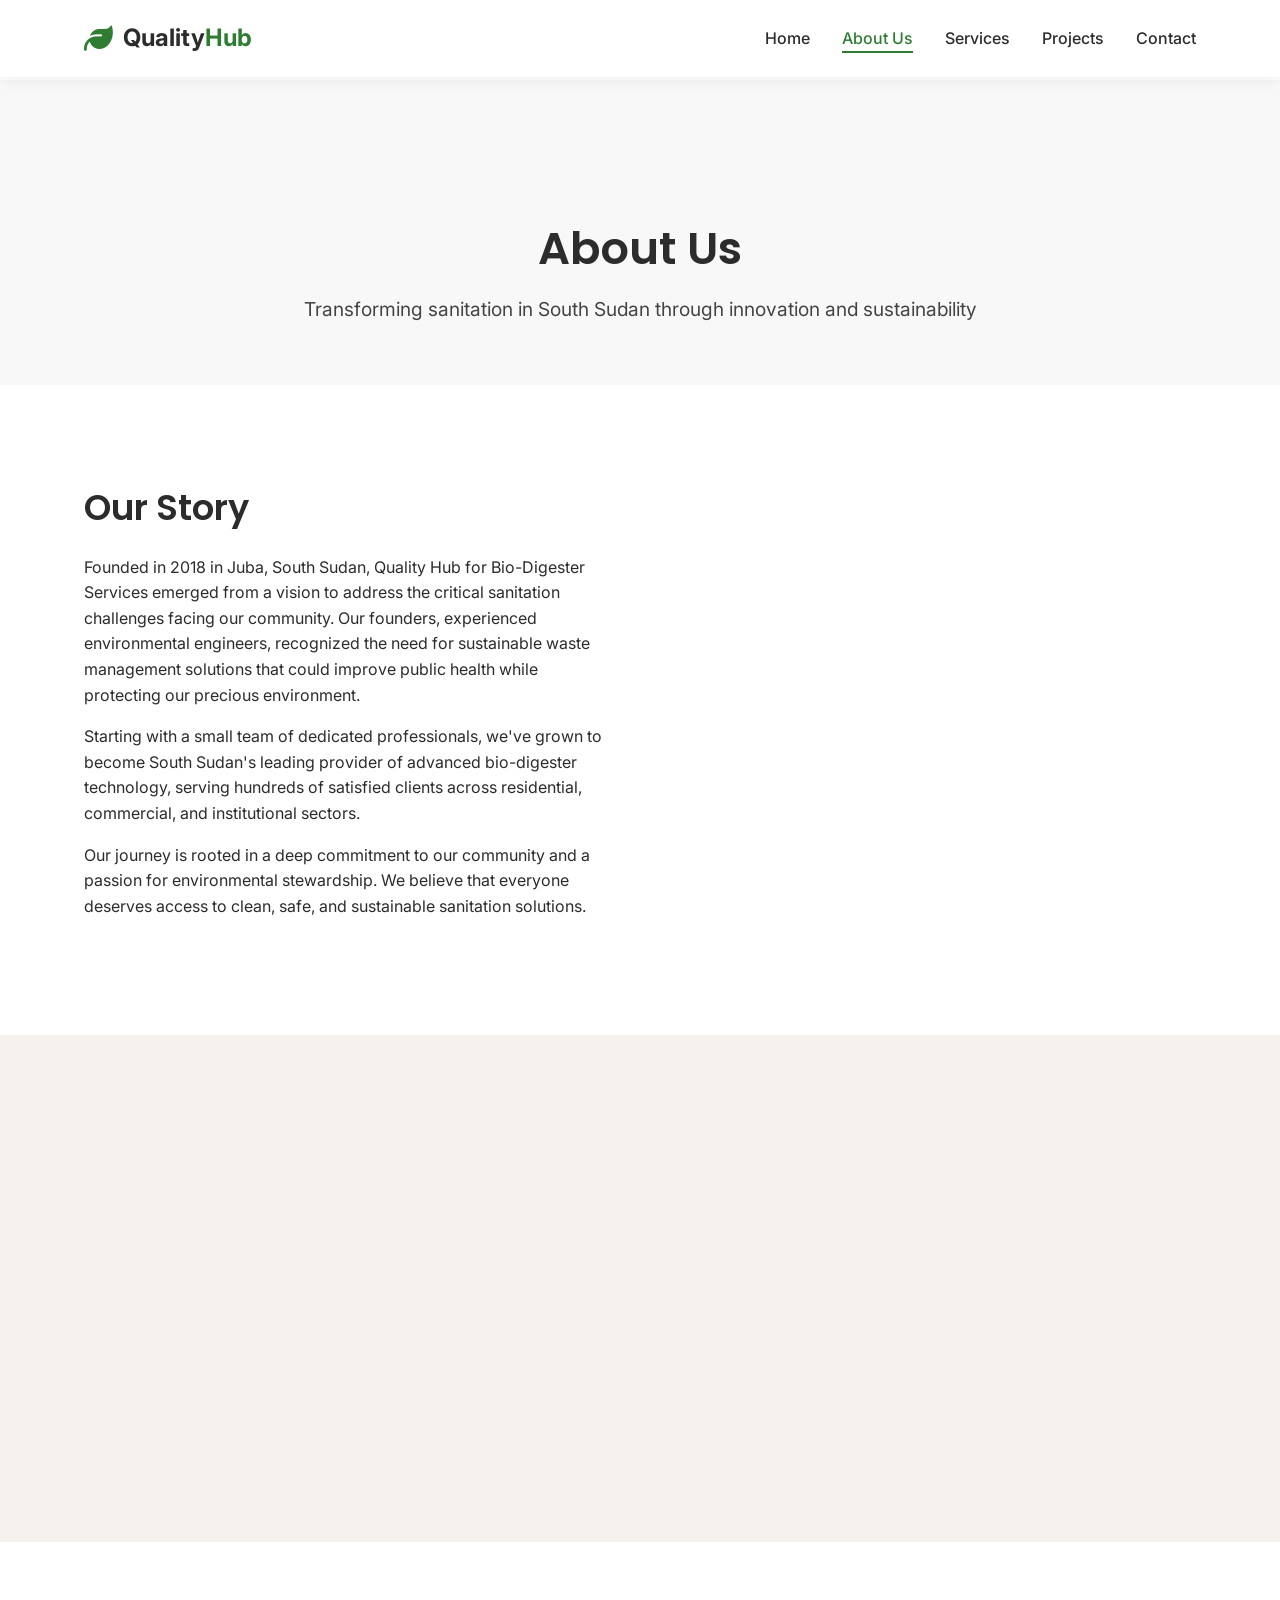
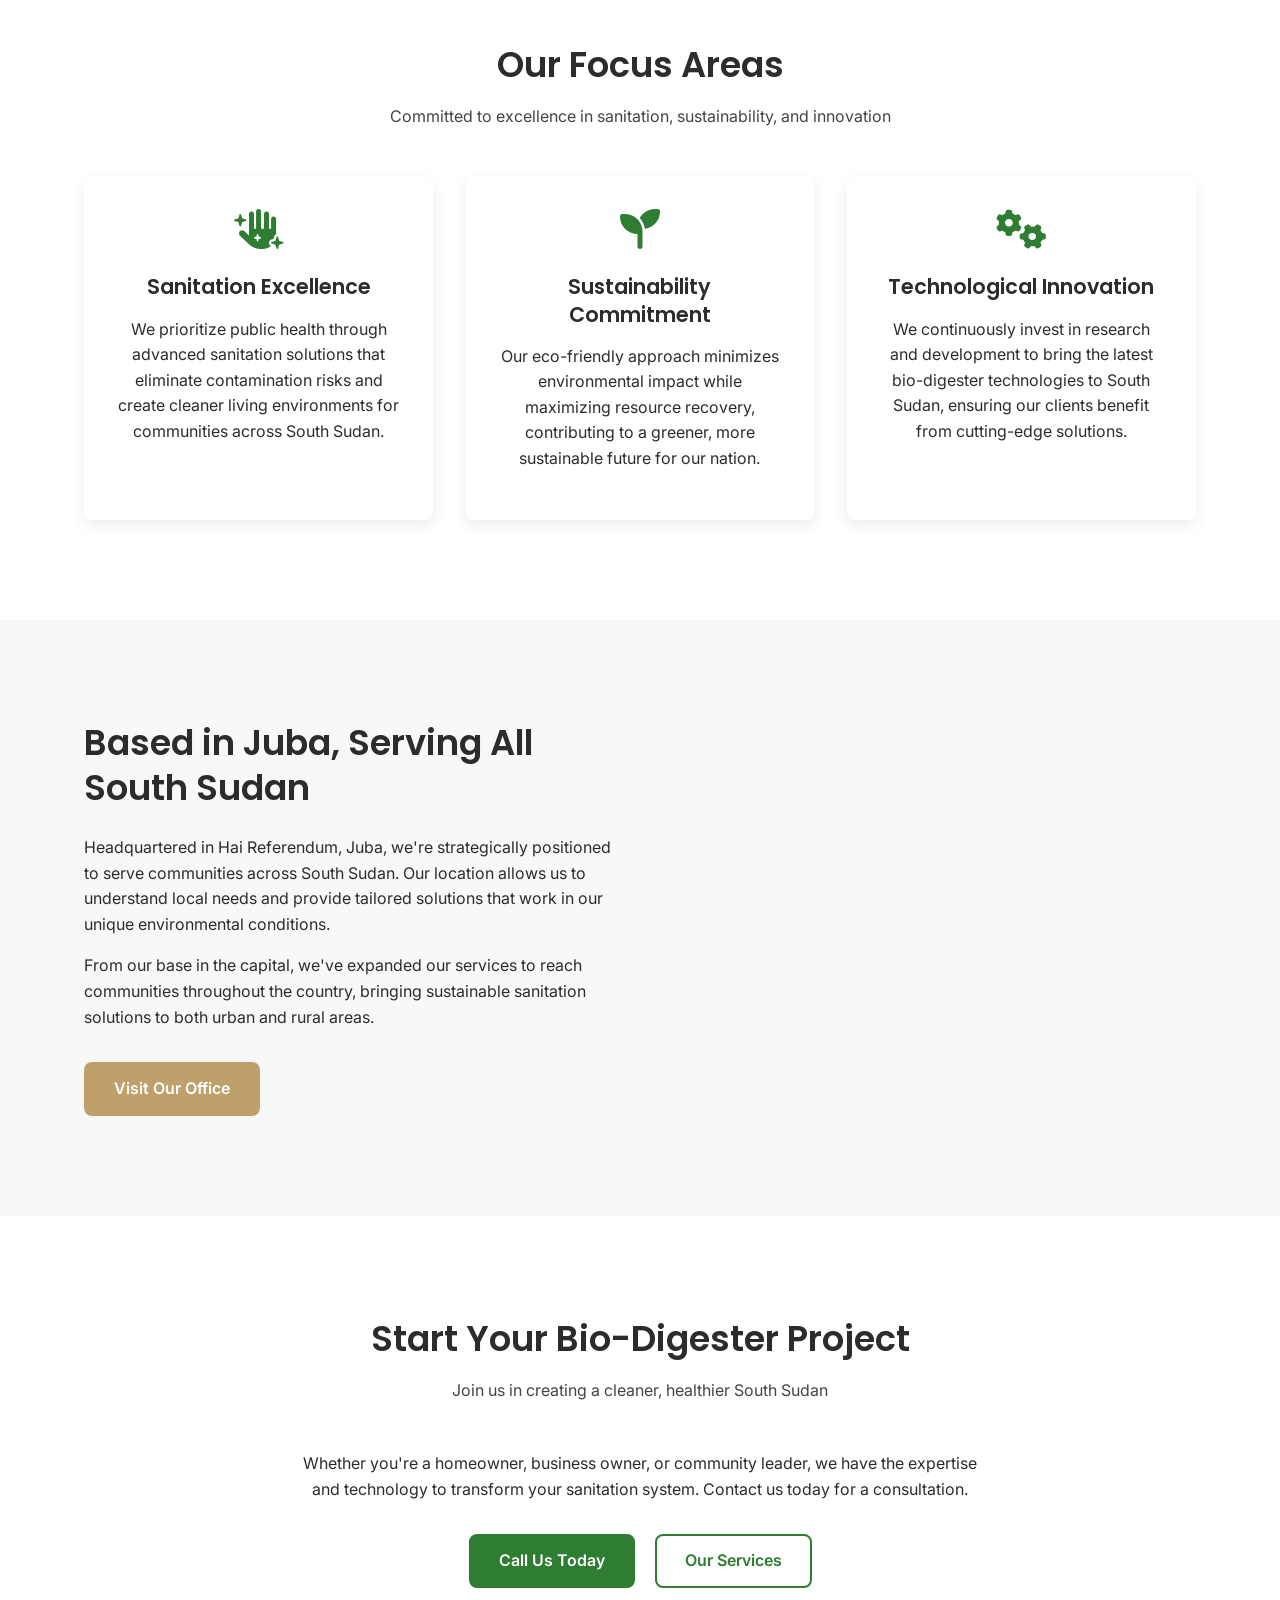
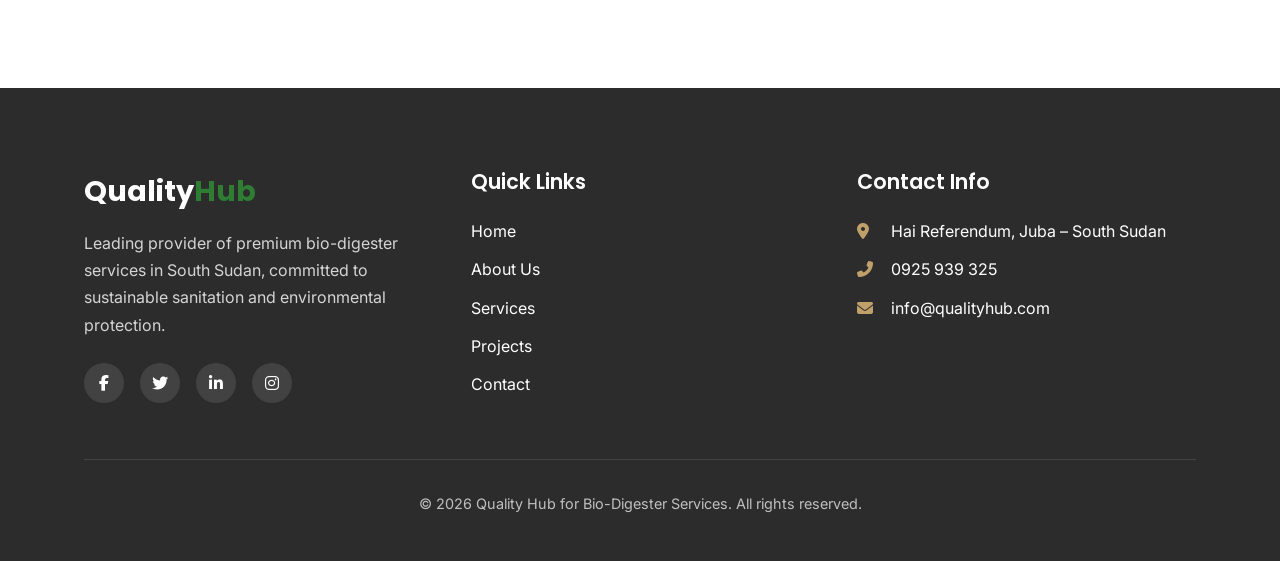
==== commit c2bbb18c: "Update about.html" ====
--- a/about.html
+++ b/about.html
@@ -6,7 +6,7 @@
     <title>About Us | Quality Hub for Bio-Digester Services</title>
     <link rel="stylesheet" href="style.css">
     <link rel="stylesheet" href="https://cdnjs.cloudflare.com/ajax/libs/font-awesome/6.4.0/css/all.min.css">
-    <link href="https://fonts.googleapis.com/css2?family=Poppins:wght@300;400;500;600;700;800;900&family=Inter:wght@300;400;500;600;700&display=swap" rel="stylesheet">
+    <link href="https://fonts.googleapis.com/css2?family=Poppins:wght@300;400;500;600;700&family=Inter:wght@300;400;500;600;700&display=swap" rel="stylesheet">
 </head>
 <body>
     <!-- Header -->
@@ -17,9 +17,9 @@
                     <i class="fas fa-leaf logo-icon"></i>
                     <div class="logo-text">Quality<span>Hub</span></div>
                 </a>
-                <button class="mobile-menu-btn" aria-label="Toggle navigation menu">
+                <div class="mobile-menu-btn">
                     <i class="fas fa-bars"></i>
-                </button>
+                </div>
                 <nav>
                     <ul>
                         <li><a href="index.html">Home</a></li>
@@ -49,10 +49,10 @@
                     <h2>Our Story</h2>
                     <p>Founded in 2018 in Juba, South Sudan, Quality Hub for Bio-Digester Services emerged from a vision to address the critical sanitation challenges facing our community. Our founders, experienced environmental engineers, recognized the need for sustainable waste management solutions that could improve public health while protecting our precious environment.</p>
                     <p>Starting with a small team of dedicated professionals, we've grown to become South Sudan's leading provider of advanced bio-digester technology, serving hundreds of satisfied clients across residential, commercial, and institutional sectors.</p>
-                    <p>Our journey is rooted in a deep commitment to our community and a passion for environmental stewardship. We believe that everyone deserves access to clean, safe, and sustainable sanitation solutions, and we're proud to be leading this change in South Sudan.</p>
+                    <p>Our journey is rooted in a deep commitment to our community and a passion for environmental stewardship. We believe that everyone deserves access to clean, safe, and sustainable sanitation solutions.</p>
                 </div>
                 <div class="about-image">
-                    <div style="height: 450px; border-radius: var(--border-radius); background-image: url('https://images.unsplash.com/photo-1542744173-8e7e53415bb0?ixlib=rb-4.0.3&auto=format&fit=crop&w=2070&q=80'); background-size: cover; background-position: center;"></div>
+                    <div style="height: 400px; border-radius: var(--border-radius); background-image: url('https://images.unsplash.com/photo-1542744173-8e7e53415bb0?ixlib=rb-4.0.3&auto=format&fit=crop&w=2070&q=80'); background-size: cover; background-position: center;"></div>
                 </div>
             </div>
         </div>
@@ -66,13 +66,11 @@
                     <i class="fas fa-bullseye"></i>
                     <h3>Our Mission</h3>
                     <p>To revolutionize sanitation in South Sudan by providing innovative, eco-friendly bio-digester solutions that improve public health, protect the environment, and create sustainable communities for future generations.</p>
-                    <p style="margin-top: 1.5rem; font-style: italic; color: var(--gray);">"Clean sanitation for every home, sustainability for our nation."</p>
                 </div>
                 <div class="vision-card">
                     <i class="fas fa-eye"></i>
                     <h3>Our Vision</h3>
                     <p>To be the leading provider of sustainable sanitation solutions in East Africa, setting new standards for environmental engineering and community development through continuous innovation and excellence.</p>
-                    <p style="margin-top: 1.5rem; font-style: italic; color: var(--gray);">"A South Sudan where every community has access to clean, sustainable sanitation."</p>
                 </div>
             </div>
         </div>
@@ -90,128 +88,52 @@
                     <i class="fas fa-hand-sparkles"></i>
                     <h3>Sanitation Excellence</h3>
                     <p>We prioritize public health through advanced sanitation solutions that eliminate contamination risks and create cleaner living environments for communities across South Sudan.</p>
-                    <ul style="margin-top: 1.5rem; padding-left: 1.5rem;">
-                        <li style="margin-bottom: 0.5rem; color: var(--gray);">• Disease prevention through proper waste management</li>
-                        <li style="margin-bottom: 0.5rem; color: var(--gray);">• Odor-free residential sanitation systems</li>
-                        <li style="color: var(--gray);">• Safe waste treatment for communities</li>
-                    </ul>
                 </div>
                 <div class="choose-card">
                     <i class="fas fa-seedling"></i>
                     <h3>Sustainability Commitment</h3>
                     <p>Our eco-friendly approach minimizes environmental impact while maximizing resource recovery, contributing to a greener, more sustainable future for our nation.</p>
-                    <ul style="margin-top: 1.5rem; padding-left: 1.5rem;">
-                        <li style="margin-bottom: 0.5rem; color: var(--gray);">• Waste-to-energy conversion systems</li>
-                        <li style="margin-bottom: 0.5rem; color: var(--gray);">• Water recycling for irrigation</li>
-                        <li style="color: var(--gray);">• Reduced carbon footprint solutions</li>
-                    </ul>
                 </div>
                 <div class="choose-card">
                     <i class="fas fa-cogs"></i>
                     <h3>Technological Innovation</h3>
                     <p>We continuously invest in research and development to bring the latest bio-digester technologies to South Sudan, ensuring our clients benefit from cutting-edge solutions.</p>
-                    <ul style="margin-top: 1.5rem; padding-left: 1.5rem;">
-                        <li style="margin-bottom: 0.5rem; color: var(--gray);">• Advanced anaerobic digestion systems</li>
-                        <li style="margin-bottom: 0.5rem; color: var(--gray);">• Smart monitoring and maintenance</li>
-                        <li style="color: var(--gray);">• Custom solutions for local conditions</li>
-                    </ul>
-                </div>
-            </div>
-        </div>
-    </section>
-
-    <!-- Team Section -->
-    <section class="trust-section">
-        <div class="container">
-            <div class="section-title">
-                <h2>Our Expert Team</h2>
-                <p>Dedicated professionals committed to transforming sanitation in South Sudan</p>
-            </div>
-            <div class="why-choose-grid">
-                <div class="trust-card">
-                    <i class="fas fa-user-tie"></i>
-                    <h3>Engineering Excellence</h3>
-                    <p>Our team of certified environmental engineers brings years of experience in designing and implementing sustainable sanitation solutions tailored to South Sudan's unique challenges.</p>
-                </div>
-                <div class="trust-card">
-                    <i class="fas fa-users"></i>
-                    <h3>Skilled Technicians</h3>
-                    <p>Our installation and maintenance technicians undergo rigorous training to ensure every project is completed to the highest standards of quality and safety.</p>
-                </div>
-                <div class="trust-card">
-                    <i class="fas fa-headset"></i>
-                    <h3>Customer Support</h3>
-                    <p>Our dedicated support team is always available to assist clients with questions, maintenance scheduling, and emergency services when needed.</p>
                 </div>
             </div>
         </div>
     </section>
 
     <!-- Location Section -->
-    <section class="about">
+    <section class="trust-section">
         <div class="container">
             <div class="about-content">
                 <div class="about-text">
                     <h2>Based in Juba, Serving All South Sudan</h2>
                     <p>Headquartered in Hai Referendum, Juba, we're strategically positioned to serve communities across South Sudan. Our location allows us to understand local needs and provide tailored solutions that work in our unique environmental conditions.</p>
                     <p>From our base in the capital, we've expanded our services to reach communities throughout the country, bringing sustainable sanitation solutions to both urban and rural areas.</p>
-                    <p><strong>Why Juba?</strong> As the capital and largest city, Juba represents both the challenges and opportunities of urban sanitation in South Sudan. Our solutions developed here are adapted for use throughout the country.</p>
-                    <div style="margin-top: 2.5rem;">
-                        <a href="contact.html" class="btn btn-accent"><i class="fas fa-map-marker-alt"></i> Visit Our Office</a>
+                    <div style="margin-top: 2rem;">
+                        <a href="contact.html" class="btn btn-accent">Visit Our Office</a>
                     </div>
                 </div>
                 <div class="about-image">
-                    <div style="height: 350px; border-radius: var(--border-radius); background-image: url('https://images.unsplash.com/photo-1523480717984-24cba35ae1eb?ixlib=rb-4.0.3&auto=format&fit=crop&w=2070&q=80'); background-size: cover; background-position: center;"></div>
-                </div>
-            </div>
-        </div>
-    </section>
-
-    <!-- Values Section -->
-    <section class="why-choose">
-        <div class="container">
-            <div class="section-title">
-                <h2>Our Core Values</h2>
-                <p>The principles that guide everything we do</p>
-            </div>
-            <div class="features-grid">
-                <div class="feature-card">
-                    <i class="fas fa-handshake"></i>
-                    <h3>Integrity</h3>
-                    <p>We believe in honest, transparent dealings with all our clients, partners, and community members. Our word is our bond.</p>
-                </div>
-                <div class="feature-card">
-                    <i class="fas fa-star"></i>
-                    <h3>Quality</h3>
-                    <p>We never compromise on quality. From materials to workmanship, every aspect of our service meets the highest standards.</p>
-                </div>
-                <div class="feature-card">
-                    <i class="fas fa-heart"></i>
-                    <h3>Community Focus</h3>
-                    <p>We're not just a business; we're part of the community. We listen to local needs and create solutions that serve people first.</p>
-                </div>
-                <div class="feature-card">
-                    <i class="fas fa-lightbulb"></i>
-                    <h3>Innovation</h3>
-                    <p>We continuously seek better ways to solve sanitation challenges, embracing new technologies and approaches that deliver superior results.</p>
+                    <div style="height: 300px; border-radius: var(--border-radius); background-image: url('https://images.unsplash.com/photo-1523480717984-24cba35ae1eb?ixlib=rb-4.0.3&auto=format&fit=crop&w=2070&q=80'); background-size: cover; background-position: center;"></div>
                 </div>
             </div>
         </div>
     </section>
 
     <!-- CTA Section -->
-    <section class="trust-section">
+    <section class="about">
         <div class="container">
             <div class="section-title">
                 <h2>Start Your Bio-Digester Project</h2>
                 <p>Join us in creating a cleaner, healthier South Sudan</p>
             </div>
             <div class="text-center">
-                <p style="max-width: 700px; margin: 0 auto 2.5rem; font-size: 1.2rem;">Whether you're a homeowner, business owner, or community leader, we have the expertise and technology to transform your sanitation system. Contact us today for a free consultation and quote.</p>
-                <div style="display: flex; gap: 1.2rem; justify-content: center; flex-wrap: wrap;">
-                    <a href="contact.html" class="btn"><i class="fas fa-phone-alt"></i> Call Us Today</a>
-                    <a href="services.html" class="btn btn-cta-outline"><i class="fas fa-clipboard-list"></i> Our Services</a>
-                    <a href="projects.html" class="btn btn-cta-outline"><i class="fas fa-images"></i> View Projects</a>
+                <p style="max-width: 700px; margin: 0 auto 2rem;">Whether you're a homeowner, business owner, or community leader, we have the expertise and technology to transform your sanitation system. Contact us today for a consultation.</p>
+                <div>
+                    <a href="contact.html" class="btn" style="margin-right: 1rem;">Call Us Today</a>
+                    <a href="services.html" class="btn btn-outline">Our Services</a>
                 </div>
             </div>
         </div>
@@ -223,22 +145,22 @@
             <div class="footer-container">
                 <div class="footer-about">
                     <div class="footer-logo">Quality<span>Hub</span></div>
-                    <p>Leading provider of premium bio-digester services in South Sudan, committed to sustainable sanitation and environmental protection for a cleaner future.</p>
+                    <p>Leading provider of premium bio-digester services in South Sudan, committed to sustainable sanitation and environmental protection.</p>
                     <div class="social-icons">
-                        <a href="#" class="social-icon" aria-label="Facebook"><i class="fab fa-facebook-f"></i></a>
-                        <a href="#" class="social-icon" aria-label="Twitter"><i class="fab fa-twitter"></i></a>
-                        <a href="#" class="social-icon" aria-label="LinkedIn"><i class="fab fa-linkedin-in"></i></a>
-                        <a href="#" class="social-icon" aria-label="Instagram"><i class="fab fa-instagram"></i></a>
+                        <a href="#" class="social-icon"><i class="fab fa-facebook-f"></i></a>
+                        <a href="#" class="social-icon"><i class="fab fa-twitter"></i></a>
+                        <a href="#" class="social-icon"><i class="fab fa-linkedin-in"></i></a>
+                        <a href="#" class="social-icon"><i class="fab fa-instagram"></i></a>
                     </div>
                 </div>
                 <div class="footer-links">
                     <h4>Quick Links</h4>
                     <ul>
-                        <li><a href="index.html"><i class="fas fa-chevron-right"></i> Home</a></li>
-                        <li><a href="about.html"><i class="fas fa-chevron-right"></i> About Us</a></li>
-                        <li><a href="services.html"><i class="fas fa-chevron-right"></i> Services</a></li>
-                        <li><a href="projects.html"><i class="fas fa-chevron-right"></i> Projects</a></li>
-                        <li><a href="contact.html"><i class="fas fa-chevron-right"></i> Contact</a></li>
+                        <li><a href="index.html">Home</a></li>
+                        <li><a href="about.html">About Us</a></li>
+                        <li><a href="services.html">Services</a></li>
+                        <li><a href="projects.html">Projects</a></li>
+                        <li><a href="contact.html">Contact</a></li>
                     </ul>
                 </div>
                 <div class="footer-contact">
@@ -247,12 +169,11 @@
                         <li><i class="fas fa-map-marker-alt"></i> Hai Referendum, Juba – South Sudan</li>
                         <li><i class="fas fa-phone-alt"></i> 0925 939 325</li>
                         <li><i class="fas fa-envelope"></i> info@qualityhub.com</li>
-                        <li><i class="fas fa-clock"></i> Mon-Fri: 8:00 AM - 6:00 PM</li>
                     </ul>
                 </div>
             </div>
             <div class="copyright">
-                <p>&copy; 2023 Quality Hub for Bio-Digester Services. All rights reserved.</p>
+                <p>&copy; 2026 Quality Hub for Bio-Digester Services. All rights reserved.</p>
             </div>
         </div>
     </footer>
--- a/style.css
+++ b/style.css
@@ -1,23 +1,20 @@
-/* style.css - Complete Stylesheet for Quality Hub Bio-Digester Services */
-
+/* style.css - Quality Hub for Bio-Digester Services */
+/* CSS Reset and Base Styles */
 :root {
-    --primary: #0a5c36; /* Deep green */
-    --primary-dark: #08492b;
-    --primary-light: #1e7d5a;
-    --secondary: #1a1a1a; /* Charcoal */
-    --secondary-light: #333333;
-    --light: #f5f5f5; /* Soft gray */
+    --charcoal: #2c2c2c;
+    --gold: #bfa06b;
+    --gold-light: #d4b685;
+    --gold-dark: #a88c5d;
     --white: #ffffff;
-    --gray: #666666;
-    --gray-light: #eeeeee;
-    --gold: #ffd700;
-    --accent-green: #2aa876;
-    --transition: all 0.3s cubic-bezier(0.4, 0, 0.2, 1);
-    --shadow: 0 4px 12px rgba(10, 92, 54, 0.08);
-    --shadow-hover: 0 12px 30px rgba(10, 92, 54, 0.15);
-    --shadow-large: 0 20px 50px rgba(10, 92, 54, 0.1);
-    --border-radius: 12px;
-    --border-radius-small: 8px;
+    --beige: #f5f2ed;
+    --light-gray: #f8f8f8;
+    --dark-gray: #444;
+    --green: #2e7d32;
+    --green-light: #4caf50;
+    --transition: all 0.3s ease;
+    --border-radius: 8px;
+    --box-shadow: 0 5px 15px rgba(0, 0, 0, 0.08);
+    --box-shadow-hover: 0 10px 25px rgba(0, 0, 0, 0.12);
 }
 
 * {
@@ -26,18 +23,30 @@
     box-sizing: border-box;
 }
 
-html {
-    scroll-behavior: smooth;
-    font-size: 16px;
-    overflow-x: hidden;
-}
-
 body {
     font-family: 'Inter', sans-serif;
-    color: var(--secondary);
-    line-height: 1.7;
-    background-color: var(--light);
+    color: var(--charcoal);
+    background-color: var(--white);
+    line-height: 1.6;
     overflow-x: hidden;
+}
+
+.container {
+    width: 90%;
+    max-width: 1200px;
+    margin: 0 auto;
+    padding: 0 20px;
+}
+
+h1, h2, h3, h4, h5, h6 {
+    font-family: 'Poppins', sans-serif;
+    font-weight: 600;
+    line-height: 1.3;
+    margin-bottom: 1rem;
+}
+
+p {
+    margin-bottom: 1rem;
 }
 
 a {
@@ -51,1548 +60,684 @@
 }
 
 img {
-    width: 100%;
+    max-width: 100%;
     height: auto;
-    display: block;
-}
-
-.container {
-    width: 100%;
-    max-width: 1200px;
-    margin: 0 auto;
-    padding: 0 2rem;
-}
-
-h1, h2, h3, h4, h5, h6 {
-    font-family: 'Poppins', sans-serif;
-    margin-bottom: 1.2rem;
-    color: var(--secondary);
-    line-height: 1.2;
-    font-weight: 700;
-}
-
-h1 {
-    font-size: 3.5rem;
-    line-height: 1.1;
-}
-
-h2 {
-    font-size: 2.8rem;
-}
-
-h3 {
-    font-size: 2rem;
-}
-
-h4 {
-    font-size: 1.5rem;
-}
-
-p {
-    margin-bottom: 1.2rem;
-    font-size: 1.1rem;
-    color: var(--gray);
-}
-
-.section-title {
-    text-align: center;
-    margin-bottom: 4rem;
-    position: relative;
-}
-
-.section-title::after {
-    content: '';
-    display: block;
-    width: 80px;
-    height: 4px;
-    background: linear-gradient(90deg, var(--primary), var(--accent-green));
-    margin: 1.5rem auto;
-    border-radius: 2px;
 }
 
 .text-center {
     text-align: center;
 }
 
+/* Buttons */
 .btn {
-    display: inline-flex;
-    align-items: center;
-    justify-content: center;
-    gap: 10px;
-    padding: 1rem 2.2rem;
+    display: inline-block;
+    padding: 12px 28px;
+    background-color: var(--green);
+    color: var(--white);
+    border-radius: var(--border-radius);
+    font-weight: 600;
     font-size: 1rem;
-    border-radius: 50px;
-    background-color: var(--primary);
-    color: var(--white);
-    border: 2px solid var(--primary);
+    border: 2px solid var(--green);
     cursor: pointer;
     transition: var(--transition);
-    font-weight: 600;
-    text-align: center;
-    position: relative;
-    overflow: hidden;
-    z-index: 1;
-}
-
-.btn::before {
-    content: '';
-    position: absolute;
-    top: 0;
-    left: -100%;
-    width: 100%;
-    height: 100%;
-    background: linear-gradient(90deg, transparent, rgba(255, 255, 255, 0.2), transparent);
-    transition: 0.5s;
-    z-index: -1;
-}
-
-.btn:hover::before {
-    left: 100%;
+    text-align: center;
 }
 
 .btn:hover {
-    background-color: var(--primary-dark);
-    transform: translateY(-3px) scale(1.02);
-    box-shadow: var(--shadow-hover);
+    background-color: var(--green-light);
+    border-color: var(--green-light);
+    transform: translateY(-2px);
+    box-shadow: var(--box-shadow-hover);
 }
 
 .btn-outline {
     background-color: transparent;
-    color: var(--primary);
+    color: var(--green);
 }
 
 .btn-outline:hover {
-    background-color: var(--primary);
+    background-color: var(--green);
     color: var(--white);
 }
 
-.btn-secondary {
-    background-color: var(--secondary);
-    border-color: var(--secondary);
-}
-
-.btn-secondary:hover {
-    background-color: var(--secondary-light);
-    transform: translateY(-3px);
-}
-
 .btn-cta-outline {
-    background: transparent;
-    border: 2px solid var(--white);
+    background-color: transparent;
+    color: var(--charcoal);
+    border-color: var(--charcoal);
+}
+
+.btn-cta-outline:hover {
+    background-color: var(--charcoal);
     color: var(--white);
 }
 
-.btn-cta-outline:hover {
-    background: var(--white);
-    color: var(--primary);
-    transform: translateY(-3px);
-}
-
 .btn-accent {
-    background-color: var(--accent-green);
-    border-color: var(--accent-green);
+    background-color: var(--gold);
+    border-color: var(--gold);
 }
 
 .btn-accent:hover {
-    background-color: var(--primary-light);
-    border-color: var(--primary-light);
-}
-
-.btn-emergency {
-    background-color: #dc3545;
-    border-color: #dc3545;
-    animation: pulse 2s infinite;
-}
-
-@keyframes pulse {
-    0% {
-        box-shadow: 0 0 0 0 rgba(220, 53, 69, 0.4);
-    }
-    70% {
-        box-shadow: 0 0 0 10px rgba(220, 53, 69, 0);
-    }
-    100% {
-        box-shadow: 0 0 0 0 rgba(220, 53, 69, 0);
-    }
-}
-
-.btn-emergency:hover {
-    background-color: #c82333;
-    transform: translateY(-3px);
-}
-
-.btn-block {
-    display: flex;
-    width: 100%;
-}
-
-/* Header Styles */
+    background-color: var(--gold-light);
+    border-color: var(--gold-light);
+}
+
+/* Header & Navigation */
 header {
     position: fixed;
     top: 0;
     left: 0;
     width: 100%;
-    background-color: rgba(255, 255, 255, 0.95);
-    backdrop-filter: blur(10px);
-    box-shadow: var(--shadow);
+    background-color: var(--white);
+    box-shadow: 0 2px 15px rgba(0, 0, 0, 0.08);
     z-index: 1000;
-    padding: 1.2rem 0;
     transition: var(--transition);
-}
-
-header.scrolled {
-    padding: 0.8rem 0;
-    background-color: rgba(255, 255, 255, 0.98);
-    box-shadow: 0 5px 20px rgba(0, 0, 0, 0.1);
 }
 
 .header-content {
     display: flex;
     justify-content: space-between;
     align-items: center;
+    padding: 1.2rem 0;
 }
 
 .logo {
     display: flex;
     align-items: center;
-    gap: 12px;
+    font-size: 1.5rem;
+    font-weight: 700;
+    color: var(--charcoal);
 }
 
 .logo-icon {
-    color: var(--primary);
-    font-size: 2.2rem;
-    transition: var(--transition);
-}
-
-.logo:hover .logo-icon {
-    transform: rotate(15deg) scale(1.1);
-}
-
-.logo-text {
-    font-family: 'Poppins', serif;
-    font-size: 1.9rem;
-    font-weight: 700;
-    color: var(--secondary);
-    letter-spacing: -0.5px;
+    color: var(--green);
+    font-size: 1.8rem;
+    margin-right: 10px;
 }
 
 .logo-text span {
-    color: var(--primary);
-    font-weight: 800;
+    color: var(--green);
 }
 
 nav ul {
     display: flex;
-    gap: 2.5rem;
+    gap: 2rem;
 }
 
 nav ul li a {
-    font-weight: 600;
-    font-size: 1.05rem;
+    font-weight: 500;
+    color: var(--charcoal);
     position: relative;
-    padding: 0.5rem 0;
-    color: var(--secondary);
-}
-
-nav ul li a::after {
-    content: '';
-    position: absolute;
-    bottom: 0;
-    left: 0;
-    width: 0;
-    height: 3px;
-    background: linear-gradient(90deg, var(--primary), var(--accent-green));
-    transition: var(--transition);
-    border-radius: 2px;
-}
-
-nav ul li a:hover::after,
+    padding: 5px 0;
+}
+
+nav ul li a:hover, nav ul li a.active {
+    color: var(--green);
+}
+
 nav ul li a.active::after {
-    width: 100%;
-}
-
-nav ul li a:hover {
-    color: var(--primary);
-}
-
-.mobile-menu-btn {
-    display: none;
-    font-size: 1.8rem;
-    cursor: pointer;
-    color: var(--secondary);
-    background: none;
-    border: none;
-    padding: 0.5rem;
-    transition: var(--transition);
-}
-
-.mobile-menu-btn:hover {
-    color: var(--primary);
-    transform: rotate(90deg);
-}
-
-/* Hero Section */
-.hero {
-    min-height: 100vh;
-    display: flex;
-    align-items: center;
-    position: relative;
-    overflow: hidden;
-    padding-top: 100px;
-    background: linear-gradient(135deg, rgba(10, 92, 54, 0.9) 0%, rgba(26, 26, 26, 0.85) 100%),
-                url('https://images.unsplash.com/photo-1621451537084-482c73073a0f?ixlib=rb-4.0.3&auto=format&fit=crop&w=2070&q=80');
-    background-size: cover;
-    background-position: center;
-    background-attachment: fixed;
-    color: var(--white);
-}
-
-.hero::before {
-    content: '';
-    position: absolute;
-    top: 0;
-    left: 0;
-    width: 100%;
-    height: 100%;
-    background: radial-gradient(circle at 20% 80%, rgba(42, 168, 118, 0.2) 0%, transparent 50%),
-                radial-gradient(circle at 80% 20%, rgba(10, 92, 54, 0.2) 0%, transparent 50%);
-    z-index: 0;
-}
-
-.hero-content {
-    max-width: 750px;
-    position: relative;
-    z-index: 1;
-    animation: fadeInUp 0.8s ease-out;
-}
-
-.hero h1 {
-    font-size: 3.8rem;
-    color: var(--white);
-    margin-bottom: 1.8rem;
-    text-shadow: 0 2px 10px rgba(0, 0, 0, 0.2);
-}
-
-.hero p {
-    font-size: 1.3rem;
-    margin-bottom: 2.5rem;
-    opacity: 0.95;
-    color: rgba(255, 255, 255, 0.9);
-}
-
-.hero-btns {
-    display: flex;
-    gap: 1.2rem;
-    flex-wrap: wrap;
-    margin-top: 2rem;
-}
-
-.hero .btn {
-    padding: 1.2rem 2.8rem;
-    font-size: 1.1rem;
-    border-radius: 50px;
-}
-
-.typing-container {
-    height: 70px;
-    margin-bottom: 2.5rem;
-    overflow: hidden;
-    position: relative;
-}
-
-.typing-text {
-    font-size: 1.6rem;
-    font-weight: 600;
-    color: var(--accent-green);
-    border-right: 4px solid var(--accent-green);
-    white-space: nowrap;
-    overflow: hidden;
-    display: inline-block;
-    text-shadow: 0 2px 5px rgba(0, 0, 0, 0.1);
-    animation: blink 0.8s infinite;
-}
-
-@keyframes blink {
-    0%, 100% { border-color: var(--accent-green); }
-    50% { border-color: transparent; }
-}
-
-/* Features Section */
-.features {
-    padding: 6rem 0;
-    background-color: var(--white);
-    position: relative;
-}
-
-.features::before {
-    content: '';
-    position: absolute;
-    top: 0;
-    left: 0;
-    width: 100%;
-    height: 100%;
-    background: url('data:image/svg+xml,<svg xmlns="http://www.w3.org/2000/svg" width="100" height="100" viewBox="0 0 100 100"><path fill="%23f5f5f5" d="M0,0 L100,0 L100,100 Z"/></svg>');
-    background-size: cover;
-    z-index: 0;
-}
-
-.features .container {
-    position: relative;
-    z-index: 1;
-}
-
-.features-grid {
-    display: grid;
-    grid-template-columns: repeat(auto-fit, minmax(280px, 1fr));
-    gap: 2.5rem;
-}
-
-.feature-card {
-    background-color: var(--white);
-    padding: 3rem 2rem;
-    border-radius: var(--border-radius);
-    box-shadow: var(--shadow);
-    text-align: center;
-    transition: var(--transition);
-    border: 1px solid rgba(10, 92, 54, 0.1);
-    position: relative;
-    overflow: hidden;
-}
-
-.feature-card::before {
-    content: '';
-    position: absolute;
-    top: 0;
-    left: 0;
-    width: 100%;
-    height: 5px;
-    background: linear-gradient(90deg, var(--primary), var(--accent-green));
-    transform: scaleX(0);
-    transition: var(--transition);
-}
-
-.feature-card:hover::before {
-    transform: scaleX(1);
-}
-
-.feature-card:hover {
-    transform: translateY(-12px);
-    box-shadow: var(--shadow-hover);
-}
-
-.feature-icon {
-    font-size: 3.5rem;
-    color: var(--primary);
-    margin-bottom: 1.8rem;
-    display: inline-block;
-    transition: var(--transition);
-}
-
-.feature-card:hover .feature-icon {
-    transform: scale(1.2) rotate(5deg);
-    color: var(--accent-green);
-}
-
-.feature-card h3 {
-    margin-bottom: 1rem;
-    color: var(--secondary);
-}
-
-.feature-card p {
-    color: var(--gray);
-    font-size: 1rem;
-}
-
-/* About Section */
-.about {
-    padding: 6rem 0;
-    background-color: var(--light);
-}
-
-.about-content {
-    display: grid;
-    grid-template-columns: repeat(auto-fit, minmax(320px, 1fr));
-    gap: 4rem;
-    align-items: center;
-}
-
-.about-text h2 {
-    margin-bottom: 1.8rem;
-    position: relative;
-    display: inline-block;
-}
-
-.about-text h2::after {
-    content: '';
-    position: absolute;
-    bottom: -10px;
-    left: 0;
-    width: 80px;
-    height: 4px;
-    background: linear-gradient(90deg, var(--primary), var(--accent-green));
-    border-radius: 2px;
-}
-
-.about-stats {
-    display: flex;
-    justify-content: space-between;
-    margin-top: 3rem;
-    flex-wrap: wrap;
-    gap: 2rem;
-    padding: 2rem;
-    background: var(--white);
-    border-radius: var(--border-radius);
-    box-shadow: var(--shadow);
-}
-
-.stat-item {
-    text-align: center;
-    flex: 1;
-    min-width: 120px;
-}
-
-.stat-number {
-    font-size: 3rem;
-    font-weight: 800;
-    color: var(--primary);
-    display: block;
-    line-height: 1;
-    font-family: 'Poppins', sans-serif;
-}
-
-.stat-label {
-    font-size: 0.9rem;
-    text-transform: uppercase;
-    letter-spacing: 1.5px;
-    color: var(--gray);
-    margin-top: 0.5rem;
-    font-weight: 600;
-}
-
-.about-image {
-    position: relative;
-    border-radius: var(--border-radius);
-    overflow: hidden;
-    box-shadow: var(--shadow-large);
-    transform: perspective(1000px) rotateY(-5deg);
-    transition: var(--transition);
-}
-
-.about-image:hover {
-    transform: perspective(1000px) rotateY(0deg);
-}
-
-.about-image::before {
-    content: '';
-    position: absolute;
-    top: 0;
-    left: 0;
-    width: 100%;
-    height: 100%;
-    background: linear-gradient(135deg, rgba(10, 92, 54, 0.1), transparent);
-    z-index: 1;
-}
-
-/* Why Choose Us Section */
-.why-choose {
-    padding: 6rem 0;
-    background: linear-gradient(135deg, var(--white) 0%, var(--light) 100%);
-}
-
-.why-choose-grid {
-    display: grid;
-    grid-template-columns: repeat(auto-fit, minmax(320px, 1fr));
-    gap: 2.5rem;
-}
-
-.choose-card {
-    background-color: var(--white);
-    padding: 2.5rem;
-    border-radius: var(--border-radius);
-    box-shadow: var(--shadow);
-    transition: var(--transition);
-    border: 1px solid rgba(10, 92, 54, 0.1);
-    position: relative;
-    overflow: hidden;
-}
-
-.choose-card::after {
     content: '';
     position: absolute;
     bottom: 0;
     left: 0;
     width: 100%;
-    height: 5px;
-    background: linear-gradient(90deg, var(--primary), var(--accent-green));
-    transform: scaleX(0);
+    height: 2px;
+    background-color: var(--green);
+}
+
+.mobile-menu-btn {
+    display: none;
+    font-size: 1.5rem;
+    cursor: pointer;
+    color: var(--charcoal);
+}
+
+/* Hero Section */
+.hero {
+    background: linear-gradient(rgba(0, 0, 0, 0.7), rgba(0, 0, 0, 0.7)), 
+                url('https://images.unsplash.com/photo-1560518883-ce09059eeffa?ixlib=rb-4.0.3&auto=format&fit=crop&w=2073&q=80');
+    background-size: cover;
+    background-position: center;
+    color: var(--white);
+    padding: 180px 0 100px;
+    margin-top: 80px;
+    text-align: center;
+}
+
+.hero-content {
+    max-width: 800px;
+    margin: 0 auto;
+}
+
+.hero h1 {
+    font-size: 2.8rem;
+    margin-bottom: 1.5rem;
+    color: var(--white);
+}
+
+.typing-container {
+    min-height: 60px;
+    margin-bottom: 1.5rem;
+}
+
+.typing-text {
+    font-size: 1.8rem;
+    font-weight: 600;
+    color: var(--gold);
+    border-right: 3px solid var(--gold);
+    padding-right: 5px;
+    animation: blink 1s infinite;
+}
+
+@keyframes blink {
+    0%, 100% { opacity: 1; }
+    50% { opacity: 0; }
+}
+
+.hero p {
+    font-size: 1.1rem;
+    margin-bottom: 2rem;
+    opacity: 0.9;
+}
+
+.hero-btns {
+    display: flex;
+    justify-content: center;
+    gap: 1rem;
+    margin-top: 2rem;
+}
+
+/* Features Section */
+.features {
+    padding: 100px 0;
+    background-color: var(--light-gray);
+}
+
+.section-title {
+    text-align: center;
+    margin-bottom: 3rem;
+}
+
+.section-title h2 {
+    font-size: 2.2rem;
+    color: var(--charcoal);
+    margin-bottom: 1rem;
+}
+
+.section-title p {
+    color: var(--dark-gray);
+    max-width: 700px;
+    margin: 0 auto;
+}
+
+.features-grid {
+    display: grid;
+    grid-template-columns: repeat(auto-fit, minmax(250px, 1fr));
+    gap: 2rem;
+    margin-top: 2rem;
+}
+
+.feature-card {
+    background-color: var(--white);
+    padding: 2rem;
+    border-radius: var(--border-radius);
+    box-shadow: var(--box-shadow);
+    text-align: center;
     transition: var(--transition);
 }
 
-.choose-card:hover::after {
-    transform: scaleX(1);
-}
-
-.choose-card:hover {
-    transform: translateY(-8px);
-    box-shadow: var(--shadow-hover);
-}
-
-.choose-card i {
-    font-size: 3rem;
-    color: var(--primary);
+.feature-card:hover {
+    transform: translateY(-10px);
+    box-shadow: var(--box-shadow-hover);
+}
+
+.feature-icon {
+    font-size: 2.5rem;
+    color: var(--green);
     margin-bottom: 1.5rem;
-    display: inline-block;
-    transition: var(--transition);
-}
-
-.choose-card:hover i {
-    transform: scale(1.2);
-    color: var(--accent-green);
-}
-
-.choose-card h3 {
-    margin-bottom: 1.2rem;
-    color: var(--secondary);
+}
+
+.feature-card h3 {
+    font-size: 1.3rem;
+    margin-bottom: 1rem;
+}
+
+/* About Section */
+.about {
+    padding: 100px 0;
+}
+
+.about-content {
+    display: grid;
+    grid-template-columns: 1fr 1fr;
+    gap: 3rem;
+    align-items: center;
+}
+
+.about-text h2 {
+    font-size: 2.2rem;
+    margin-bottom: 1.5rem;
+}
+
+.about-stats {
+    display: flex;
+    justify-content: space-between;
+    margin-top: 2rem;
+}
+
+.stat-item {
+    text-align: center;
+}
+
+.stat-number {
+    display: block;
+    font-size: 2.5rem;
+    font-weight: 700;
+    color: var(--green);
+    margin-bottom: 0.5rem;
+}
+
+.stat-label {
+    font-size: 0.9rem;
+    color: var(--dark-gray);
 }
 
 /* Services Section */
 .services {
-    padding: 6rem 0;
-    background-color: var(--white);
+    padding: 100px 0;
+    background-color: var(--light-gray);
 }
 
 .services-grid {
     display: grid;
-    grid-template-columns: repeat(auto-fit, minmax(320px, 1fr));
-    gap: 2.5rem;
+    grid-template-columns: repeat(auto-fit, minmax(300px, 1fr));
+    gap: 2rem;
 }
 
 .service-card {
     background-color: var(--white);
     border-radius: var(--border-radius);
     overflow: hidden;
-    box-shadow: var(--shadow);
+    box-shadow: var(--box-shadow);
     transition: var(--transition);
-    border: 1px solid rgba(10, 92, 54, 0.1);
 }
 
 .service-card:hover {
-    transform: translateY(-12px) scale(1.02);
-    box-shadow: var(--shadow-hover);
+    transform: translateY(-10px);
+    box-shadow: var(--box-shadow-hover);
 }
 
 .service-img {
-    height: 240px;
-    background-color: var(--gray-light);
+    height: 200px;
+    background-size: cover;
+    background-position: center;
+}
+
+.service-content {
+    padding: 1.5rem;
+}
+
+.service-content h3 {
+    font-size: 1.3rem;
+    margin-bottom: 1rem;
+}
+
+/* Service Detail Pages */
+.service-detail {
+    background-color: var(--white);
+    padding: 2rem;
+    border-radius: var(--border-radius);
+    margin-bottom: 2rem;
+    box-shadow: var(--box-shadow);
+}
+
+.service-detail i {
+    font-size: 2.5rem;
+    color: var(--green);
+    margin-bottom: 1rem;
+    display: block;
+}
+
+.service-detail h3 {
+    font-size: 1.5rem;
+    margin-bottom: 1rem;
+}
+
+.service-price {
+    font-size: 1.2rem;
+    font-weight: 600;
+    color: var(--green);
+    margin-top: 1rem;
+}
+
+/* Why Choose Section */
+.why-choose {
+    padding: 100px 0;
+}
+
+.why-choose-grid {
+    display: grid;
+    grid-template-columns: repeat(auto-fit, minmax(300px, 1fr));
+    gap: 2rem;
+}
+
+.choose-card {
+    text-align: center;
+    padding: 2rem;
+    background-color: var(--white);
+    border-radius: var(--border-radius);
+    box-shadow: var(--box-shadow);
+    transition: var(--transition);
+}
+
+.choose-card:hover {
+    transform: translateY(-5px);
+    box-shadow: var(--box-shadow-hover);
+}
+
+.choose-card i {
+    font-size: 2.5rem;
+    color: var(--green);
+    margin-bottom: 1.5rem;
+}
+
+.choose-card h3 {
+    font-size: 1.3rem;
+    margin-bottom: 1rem;
+}
+
+/* Trust Section */
+.trust-section {
+    padding: 100px 0;
+    background-color: var(--light-gray);
+}
+
+.trust-grid {
+    display: grid;
+    grid-template-columns: repeat(auto-fit, minmax(300px, 1fr));
+    gap: 2rem;
+}
+
+.trust-card {
+    text-align: center;
+    padding: 2rem;
+    background-color: var(--white);
+    border-radius: var(--border-radius);
+    box-shadow: var(--box-shadow);
+}
+
+.trust-card i {
+    font-size: 2.5rem;
+    color: var(--green);
+    margin-bottom: 1.5rem;
+}
+
+/* Page Header */
+.page-header {
+    padding: 140px 0 60px;
+    background-color: var(--light-gray);
+    text-align: center;
+    margin-top: 80px;
+}
+
+.page-header h1 {
+    font-size: 2.8rem;
+    color: var(--charcoal);
+    margin-bottom: 1rem;
+}
+
+.page-header p {
+    font-size: 1.2rem;
+    color: var(--dark-gray);
+    max-width: 700px;
+    margin: 0 auto;
+}
+
+/* Mission & Vision */
+.about-mission {
+    padding: 100px 0;
+    background-color: var(--beige);
+}
+
+.mission-vision-grid {
+    display: grid;
+    grid-template-columns: 1fr 1fr;
+    gap: 3rem;
+}
+
+.mission-card, .vision-card {
+    padding: 2.5rem;
+    border-radius: var(--border-radius);
+    background-color: var(--white);
+    box-shadow: var(--box-shadow);
+}
+
+.mission-card i, .vision-card i {
+    font-size: 2.5rem;
+    color: var(--gold);
+    margin-bottom: 1.5rem;
+}
+
+.mission-card {
+    border-top: 4px solid var(--green);
+}
+
+.vision-card {
+    border-top: 4px solid var(--gold);
+}
+
+/* Projects Gallery */
+.projects {
+    padding: 100px 0;
+}
+
+.projects-grid {
+    display: grid;
+    grid-template-columns: repeat(auto-fit, minmax(300px, 1fr));
+    gap: 1.5rem;
+}
+
+.image-only-grid {
+    grid-template-columns: repeat(auto-fit, minmax(250px, 1fr));
+}
+
+.project-image {
+    height: 250px;
+    border-radius: var(--border-radius);
     background-size: cover;
     background-position: center;
     transition: var(--transition);
-    position: relative;
-    overflow: hidden;
-}
-
-.service-card:hover .service-img {
-    transform: scale(1.05);
-}
-
-.service-img::before {
-    content: '';
-    position: absolute;
-    top: 0;
-    left: 0;
-    width: 100%;
-    height: 100%;
-    background: linear-gradient(to bottom, transparent, rgba(10, 92, 54, 0.2));
-    opacity: 0;
-    transition: var(--transition);
-}
-
-.service-card:hover .service-img::before {
-    opacity: 1;
-}
-
-.service-content {
-    padding: 2.5rem;
-    position: relative;
-}
-
-.service-content h3 {
-    margin-bottom: 1.2rem;
-    color: var(--secondary);
-}
-
-.service-price {
-    color: var(--primary);
-    font-weight: 800;
-    font-size: 1.5rem;
-    margin: 1.5rem 0;
-    font-family: 'Poppins', sans-serif;
-}
-
-.service-features {
-    margin: 1.5rem 0;
-    padding-left: 1.5rem;
-}
-
-.service-features li {
-    margin-bottom: 0.5rem;
-    color: var(--gray);
-    position: relative;
-}
-
-.service-features li::before {
-    content: '✓';
-    color: var(--accent-green);
-    font-weight: bold;
-    position: absolute;
-    left: -1.5rem;
-}
-
-/* Projects Section */
-.projects {
-    padding: 6rem 0;
-    background-color: var(--light);
-}
-
-.projects-grid {
-    display: grid;
-    grid-template-columns: repeat(auto-fit, minmax(320px, 1fr));
-    gap: 2.5rem;
-}
-
-.project-card {
-    border-radius: var(--border-radius);
-    overflow: hidden;
-    box-shadow: var(--shadow);
-    transition: var(--transition);
-    background-color: var(--white);
-}
-
-.project-card:hover {
-    transform: translateY(-10px);
-    box-shadow: var(--shadow-hover);
-}
-
-.project-img {
-    height: 280px;
-    background-color: var(--gray-light);
-    background-size: cover;
-    background-position: center;
-    transition: var(--transition);
-    position: relative;
-    overflow: hidden;
-    cursor: pointer;
-}
-
-.project-card:hover .project-img {
-    transform: scale(1.05);
-}
-
-.project-info {
-    padding: 2rem;
-    background-color: var(--white);
-}
-
-.project-location {
-    display: flex;
-    align-items: center;
-    gap: 0.8rem;
-    color: var(--gray);
-    margin-bottom: 0.8rem;
-    font-size: 0.95rem;
-}
-
-.project-location i {
-    color: var(--primary);
-}
-
-.project-meta {
-    display: flex;
-    gap: 1.5rem;
-    margin: 1.2rem 0;
-    flex-wrap: wrap;
-}
-
-.meta-item {
-    display: flex;
-    align-items: center;
-    gap: 0.5rem;
-    color: var(--gray);
-    font-size: 0.9rem;
-}
-
-.meta-item i {
-    color: var(--primary);
-    font-size: 1rem;
-}
-
-/* Contact Section */
-.contact {
-    padding: 6rem 0;
-    background: linear-gradient(135deg, var(--white) 0%, var(--light) 100%);
-}
-
-.contact-container {
-    display: grid;
-    grid-template-columns: repeat(auto-fit, minmax(320px, 1fr));
-    gap: 4rem;
-}
-
-.contact-info h3 {
-    margin-bottom: 1.8rem;
-    position: relative;
-    display: inline-block;
-}
-
-.contact-info h3::after {
-    content: '';
-    position: absolute;
-    bottom: -8px;
-    left: 0;
-    width: 60px;
-    height: 4px;
-    background: linear-gradient(90deg, var(--primary), var(--accent-green));
-    border-radius: 2px;
-}
-
-.contact-details {
-    margin-bottom: 3rem;
-}
-
-.contact-detail {
-    display: flex;
-    align-items: flex-start;
-    gap: 1.5rem;
-    margin-bottom: 2rem;
-    padding: 1.5rem;
-    background: var(--white);
-    border-radius: var(--border-radius);
-    box-shadow: var(--shadow);
-    transition: var(--transition);
-}
-
-.contact-detail:hover {
-    transform: translateX(5px);
-    box-shadow: var(--shadow-hover);
-}
-
-.contact-icon {
-    width: 60px;
-    height: 60px;
-    background: linear-gradient(135deg, var(--primary), var(--accent-green));
+}
+
+.project-image:hover {
+    transform: scale(1.03);
+    box-shadow: var(--box-shadow-hover);
+}
+
+/* Footer */
+footer {
+    background-color: var(--charcoal);
     color: var(--white);
-    border-radius: 50%;
-    display: flex;
-    align-items: center;
-    justify-content: center;
-    font-size: 1.5rem;
-    flex-shrink: 0;
-}
-
-.contact-form {
-    background-color: var(--white);
-    padding: 3rem;
-    border-radius: var(--border-radius);
-    box-shadow: var(--shadow);
-    position: relative;
-    overflow: hidden;
-}
-
-.contact-form::before {
-    content: '';
-    position: absolute;
-    top: 0;
-    left: 0;
-    width: 100%;
-    height: 5px;
-    background: linear-gradient(90deg, var(--primary), var(--accent-green));
-}
-
-.form-group {
-    margin-bottom: 1.8rem;
-    position: relative;
-}
-
-.form-group label {
-    display: block;
-    margin-bottom: 0.8rem;
-    font-weight: 600;
-    color: var(--secondary);
-    font-size: 1rem;
-}
-
-.form-control {
-    width: 100%;
-    padding: 1.2rem 1.5rem;
-    border: 2px solid #e0e0e0;
-    border-radius: var(--border-radius-small);
-    font-family: 'Inter', sans-serif;
-    font-size: 1rem;
-    transition: var(--transition);
-    background-color: #f9f9f9;
-}
-
-.form-control:focus {
-    outline: none;
-    border-color: var(--primary);
-    background-color: var(--white);
-    box-shadow: 0 0 0 3px rgba(10, 92, 54, 0.1);
-}
-
-textarea.form-control {
-    min-height: 180px;
-    resize: vertical;
-}
-
-.form-control::placeholder {
-    color: #aaa;
-}
-
-.map-container {
-    margin-top: 4rem;
-    border-radius: var(--border-radius);
-    overflow: hidden;
-    box-shadow: var(--shadow-large);
-    position: relative;
-}
-
-.map-placeholder {
-    height: 350px;
-    background: linear-gradient(135deg, #e8f5e9 0%, var(--white) 100%);
-    display: flex;
-    align-items: center;
-    justify-content: center;
-    color: var(--gray);
-    font-weight: 500;
-    position: relative;
-    overflow: hidden;
-}
-
-.map-placeholder::before {
-    content: '';
-    position: absolute;
-    top: 0;
-    left: 0;
-    width: 100%;
-    height: 100%;
-    background-image: 
-        linear-gradient(90deg, transparent 50%, rgba(255,255,255,.5) 50%),
-        linear-gradient(transparent 50%, rgba(255,255,255,.5) 50%);
-    background-size: 40px 40px;
-    opacity: 0.3;
-}
-
-/* Trust Section */
-.trust-section {
-    padding: 6rem 0;
-    background: linear-gradient(135deg, var(--primary) 0%, var(--primary-dark) 100%);
-    color: var(--white);
-    position: relative;
-    overflow: hidden;
-}
-
-.trust-section::before {
-    content: '';
-    position: absolute;
-    top: 0;
-    left: 0;
-    width: 100%;
-    height: 100%;
-    background: url('data:image/svg+xml,<svg xmlns="http://www.w3.org/2000/svg" width="100" height="100" viewBox="0 0 100 100"><circle cx="50" cy="50" r="1" fill="white" opacity="0.1"/></svg>');
-    background-size: 30px 30px;
-    animation: float 20s linear infinite;
-}
-
-@keyframes float {
-    0% { background-position: 0 0; }
-    100% { background-position: 30px 30px; }
-}
-
-.trust-section h2 {
-    color: var(--white);
-}
-
-.trust-section .section-title::after {
-    background: linear-gradient(90deg, var(--accent-green), #fff);
-}
-
-.trust-grid {
+    padding: 80px 0 30px;
+}
+
+.footer-container {
     display: grid;
     grid-template-columns: repeat(auto-fit, minmax(250px, 1fr));
-    gap: 2.5rem;
-}
-
-.trust-card {
-    text-align: center;
-    padding: 2.5rem;
-    background: rgba(255, 255, 255, 0.1);
-    backdrop-filter: blur(10px);
-    border-radius: var(--border-radius);
-    border: 1px solid rgba(255, 255, 255, 0.2);
-    transition: var(--transition);
-    position: relative;
-    z-index: 1;
-}
-
-.trust-card:hover {
-    transform: translateY(-8px);
-    background: rgba(255, 255, 255, 0.15);
-    border-color: rgba(255, 255, 255, 0.3);
-}
-
-.trust-card i {
-    font-size: 3.5rem;
-    color: var(--accent-green);
-    margin-bottom: 1.5rem;
-    display: inline-block;
-    transition: var(--transition);
-}
-
-.trust-card:hover i {
-    transform: rotate(15deg) scale(1.2);
-}
-
-.trust-card h3 {
-    color: var(--white);
-    margin-bottom: 1rem;
-}
-
-.trust-card p {
-    color: rgba(255, 255, 255, 0.85);
-}
-
-/* Page Header */
-.page-header {
-    height: 400px;
-    display: flex;
-    align-items: center;
-    justify-content: center;
-    background: linear-gradient(135deg, rgba(10, 92, 54, 0.9) 0%, rgba(26, 26, 26, 0.85) 100%),
-                url('https://images.unsplash.com/photo-1581094794329-c8112a89af12?ixlib=rb-4.0.3&auto=format&fit=crop&w=2070&q=80');
-    background-size: cover;
-    background-position: center;
-    color: var(--white);
-    text-align: center;
-    margin-top: 80px;
-    position: relative;
-    overflow: hidden;
-}
-
-.page-header::before {
-    content: '';
-    position: absolute;
-    top: 0;
-    left: 0;
-    width: 100%;
-    height: 100%;
-    background: radial-gradient(circle at 30% 50%, rgba(42, 168, 118, 0.3) 0%, transparent 50%);
-    z-index: 0;
-}
-
-.page-header .container {
-    position: relative;
-    z-index: 1;
-}
-
-.page-header h1 {
-    color: var(--white);
-    margin-bottom: 1rem;
-    font-size: 4rem;
-    text-shadow: 0 2px 10px rgba(0, 0, 0, 0.3);
-    animation: fadeInUp 0.8s ease-out;
-}
-
-.page-header p {
-    color: rgba(255, 255, 255, 0.9);
-    font-size: 1.4rem;
-    max-width: 700px;
-    margin: 0 auto;
-    animation: fadeInUp 0.8s ease-out 0.2s both;
-}
-
-/* Footer */
-footer {
-    background: linear-gradient(135deg, var(--secondary) 0%, #000 100%);
-    color: var(--white);
-    padding: 5rem 0 2rem;
-    position: relative;
-    overflow: hidden;
-}
-
-footer::before {
-    content: '';
-    position: absolute;
-    top: 0;
-    left: 0;
-    width: 100%;
-    height: 5px;
-    background: linear-gradient(90deg, var(--primary), var(--accent-green));
-}
-
-.footer-container {
-    display: grid;
-    grid-template-columns: repeat(auto-fit, minmax(280px, 1fr));
     gap: 3rem;
-    margin-bottom: 4rem;
-    position: relative;
-    z-index: 1;
+    margin-bottom: 3rem;
+}
+
+.footer-about p {
+    margin: 1rem 0;
+    opacity: 0.8;
+    line-height: 1.7;
 }
 
 .footer-logo {
     font-family: 'Poppins', sans-serif;
-    font-weight: 800;
-    font-size: 2.2rem;
-    color: var(--white);
-    margin-bottom: 1.5rem;
-    letter-spacing: -0.5px;
+    font-size: 1.8rem;
+    font-weight: 700;
+    margin-bottom: 1rem;
 }
 
 .footer-logo span {
-    color: var(--accent-green);
-}
-
-.footer-about p {
-    opacity: 0.8;
-    margin-bottom: 2rem;
-    color: rgba(255, 255, 255, 0.8);
-    font-size: 1rem;
-}
-
-.footer-links h4,
-.footer-contact h4 {
-    margin-bottom: 1.8rem;
-    position: relative;
-    display: inline-block;
-}
-
-.footer-links h4::after,
-.footer-contact h4::after {
-    content: '';
-    position: absolute;
-    bottom: -10px;
-    left: 0;
-    width: 40px;
-    height: 3px;
-    background: var(--accent-green);
-    border-radius: 2px;
-}
-
-.footer-links ul li {
-    margin-bottom: 1rem;
-}
-
-.footer-links ul li a {
-    color: rgba(255, 255, 255, 0.8);
-    transition: var(--transition);
-    display: flex;
-    align-items: center;
-    gap: 10px;
-}
-
-.footer-links ul li a:hover {
-    color: var(--accent-green);
-    transform: translateX(5px);
-}
-
-.footer-contact ul li {
-    margin-bottom: 1.5rem;
-    display: flex;
-    align-items: center;
-    gap: 1.2rem;
-    color: rgba(255, 255, 255, 0.8);
-}
-
-.footer-contact ul li i {
-    color: var(--accent-green);
-    font-size: 1.2rem;
-    width: 24px;
+    color: var(--green);
 }
 
 .social-icons {
     display: flex;
     gap: 1rem;
-    margin-top: 2rem;
+    margin-top: 1.5rem;
 }
 
 .social-icon {
-    width: 45px;
-    height: 45px;
-    background: rgba(255, 255, 255, 0.1);
-    border-radius: 50%;
-    display: flex;
+    display: inline-flex;
     align-items: center;
     justify-content: center;
+    width: 40px;
+    height: 40px;
+    background-color: rgba(255, 255, 255, 0.1);
+    border-radius: 50%;
     transition: var(--transition);
+}
+
+.social-icon:hover {
+    background-color: var(--green);
+    transform: translateY(-3px);
+}
+
+.footer-links h4, .footer-contact h4 {
+    font-size: 1.3rem;
+    margin-bottom: 1.5rem;
     color: var(--white);
-    font-size: 1.2rem;
-}
-
-.social-icon:hover {
-    background: var(--accent-green);
-    transform: translateY(-3px);
-    box-shadow: 0 5px 15px rgba(42, 168, 118, 0.3);
+}
+
+.footer-links ul li, .footer-contact ul li {
+    margin-bottom: 0.8rem;
+}
+
+.footer-links ul li a:hover {
+    color: var(--gold);
+    padding-left: 5px;
+}
+
+.footer-contact ul li i {
+    margin-right: 10px;
+    color: var(--gold);
+    width: 20px;
 }
 
 .copyright {
     text-align: center;
-    padding-top: 2.5rem;
+    padding-top: 2rem;
     border-top: 1px solid rgba(255, 255, 255, 0.1);
-    opacity: 0.7;
+    color: rgba(255, 255, 255, 0.7);
     font-size: 0.9rem;
-    color: rgba(255, 255, 255, 0.7);
-    position: relative;
-    z-index: 1;
-}
-
-/* Animations */
-@keyframes fadeInUp {
-    from {
-        opacity: 0;
-        transform: translateY(30px);
-    }
-    to {
-        opacity: 1;
-        transform: translateY(0);
-    }
-}
-
-@keyframes typing {
-    0% { width: 0 }
-    100% { width: 100% }
-}
-
-@keyframes blink {
-    0%, 100% { border-color: transparent }
-    50% { border-color: var(--accent-green) }
-}
-
-.fade-in {
-    animation: fadeInUp 0.8s ease-out;
 }
 
 /* Responsive Design */
-@media (max-width: 1200px) {
-    .container {
-        padding: 0 1.5rem;
-    }
-}
-
 @media (max-width: 992px) {
-    h1 {
-        font-size: 3rem;
-    }
-    
-    h2 {
-        font-size: 2.5rem;
-    }
-    
-    h3 {
-        font-size: 1.8rem;
-    }
-    
     .hero h1 {
-        font-size: 3.2rem;
-    }
-    
-    .page-header h1 {
-        font-size: 3.5rem;
+        font-size: 2.3rem;
+    }
+    
+    .about-content, .mission-vision-grid {
+        grid-template-columns: 1fr;
+        gap: 2rem;
+    }
+    
+    .about-image {
+        order: -1;
     }
 }
 
 @media (max-width: 768px) {
     .mobile-menu-btn {
-        display: flex;
-        align-items: center;
-        justify-content: center;
-        z-index: 1001;
-    }
-
+        display: block;
+    }
+    
+    nav {
+        position: fixed;
+        top: 80px;
+        left: -100%;
+        width: 100%;
+        height: calc(100vh - 80px);
+        background-color: var(--white);
+        transition: var(--transition);
+        z-index: 999;
+        overflow-y: auto;
+    }
+    
+    nav.active {
+        left: 0;
+    }
+    
     nav ul {
-        position: fixed;
-        top: 0;
-        right: -100%;
-        width: 300px;
-        height: 100vh;
-        background: var(--white);
         flex-direction: column;
-        align-items: flex-start;
-        padding: 100px 2rem 2rem;
-        gap: 0;
-        box-shadow: var(--shadow-hover);
-        transition: var(--transition);
-        z-index: 1000;
-        overflow-y: auto;
-    }
-
-    nav ul.active {
-        right: 0;
-    }
-
+        padding: 2rem;
+        gap: 1rem;
+    }
+    
     nav ul li {
-        width: 100%;
-        border-bottom: 1px solid rgba(0, 0, 0, 0.1);
-    }
-
-    nav ul li a {
-        display: block;
-        padding: 1.2rem 0;
-        font-size: 1.1rem;
-        width: 100%;
-    }
-
-    nav ul li a::after {
-        display: none;
-    }
-
-    .nav-overlay {
-        display: none;
-        position: fixed;
-        top: 0;
-        left: 0;
-        width: 100%;
-        height: 100%;
-        background: rgba(0, 0, 0, 0.5);
-        z-index: 999;
-        opacity: 0;
-        transition: var(--transition);
-    }
-
-    .nav-overlay.active {
-        display: block;
-        opacity: 1;
-    }
-
+        margin: 0;
+    }
+    
     .hero h1 {
-        font-size: 2.8rem;
-    }
-
+        font-size: 2rem;
+    }
+    
     .typing-text {
-        font-size: 1.4rem;
-    }
-
+        font-size: 1.5rem;
+    }
+    
     .hero-btns {
         flex-direction: column;
-        align-items: stretch;
-    }
-
-    .hero .btn {
+        align-items: center;
+    }
+    
+    .hero-btns .btn {
         width: 100%;
-        text-align: center;
-        justify-content: center;
-    }
-
-    .section-padding {
-        padding: 4rem 0;
-    }
-    
-    .page-header {
-        height: 300px;
-        margin-top: 70px;
+        max-width: 300px;
+        margin-bottom: 1rem;
+    }
+    
+    .about-stats {
+        flex-direction: column;
+        gap: 1.5rem;
+    }
+    
+    .section-title h2 {
+        font-size: 1.8rem;
     }
     
     .page-header h1 {
-        font-size: 2.8rem;
-    }
-    
-    .page-header p {
-        font-size: 1.2rem;
-    }
-}
-
-@media (max-width: 576px) {
-    .container {
-        padding: 0 1rem;
-    }
-
-    h1 {
-        font-size: 2.5rem;
-    }
-
-    h2 {
-        font-size: 2rem;
-    }
-
-    h3 {
-        font-size: 1.6rem;
-    }
-
+        font-size: 2.2rem;
+    }
+}
+
+@media (max-width: 480px) {
+    .hero {
+        padding: 150px 0 80px;
+    }
+    
     .hero h1 {
-        font-size: 2.2rem;
-    }
-
+        font-size: 1.8rem;
+    }
+    
     .typing-text {
         font-size: 1.2rem;
     }
-
+    
     .btn {
-        padding: 0.9rem 1.8rem;
-    }
-    
-    .section-title {
-        margin-bottom: 3rem;
-    }
-    
-    .section-title::after {
-        width: 60px;
-        height: 3px;
-        margin: 1rem auto;
-    }
-    
-    .about-stats {
+        padding: 10px 20px;
+        font-size: 0.9rem;
+    }
+    
+    .features, .about, .services, .why-choose, .trust-section {
+        padding: 70px 0;
+    }
+    
+    .feature-card, .service-card, .choose-card, .trust-card {
         padding: 1.5rem;
-        gap: 1.5rem;
-    }
-    
-    .stat-number {
-        font-size: 2.5rem;
-    }
-}
-
-/* Page Specific Styles */
-.about-mission {
-    background: linear-gradient(135deg, var(--light) 0%, #e8f5e9 100%);
-    padding: 5rem 0;
-}
-
-.mission-vision-grid {
-    display: grid;
-    grid-template-columns: repeat(auto-fit, minmax(320px, 1fr));
-    gap: 3rem;
-}
-
-.mission-card, .vision-card {
-    background-color: var(--white);
-    padding: 3rem;
-    border-radius: var(--border-radius);
-    box-shadow: var(--shadow);
-    text-align: center;
-    transition: var(--transition);
-    border: 1px solid rgba(10, 92, 54, 0.1);
-}
-
-.mission-card:hover, .vision-card:hover {
-    transform: translateY(-8px);
-    box-shadow: var(--shadow-hover);
-}
-
-.mission-card i, .vision-card i {
-    font-size: 3.5rem;
-    color: var(--primary);
-    margin-bottom: 1.5rem;
-    display: inline-block;
-    transition: var(--transition);
-}
-
-.mission-card:hover i, .vision-card:hover i {
-    transform: scale(1.2) rotate(5deg);
-    color: var(--accent-green);
-}
-
-.service-detail {
-    padding: 3rem;
-    background-color: var(--white);
-    border-radius: var(--border-radius);
-    box-shadow: var(--shadow);
-    margin-bottom: 2.5rem;
-    border: 1px solid rgba(10, 92, 54, 0.1);
-    transition: var(--transition);
-}
-
-.service-detail:hover {
-    transform: translateY(-5px);
-    box-shadow: var(--shadow-hover);
-}
-
-.service-detail i {
-    font-size: 3rem;
-    color: var(--primary);
-    margin-bottom: 1.5rem;
-    display: inline-block;
-}
-
-.project-detail {
-    margin-bottom: 4rem;
-    background: var(--white);
-    border-radius: var(--border-radius);
-    overflow: hidden;
-    box-shadow: var(--shadow);
-}
-
-.project-detail img {
-    width: 100%;
-    height: 400px;
-    object-fit: cover;
-    display: block;
-}
-
-.project-detail-content {
-    padding: 2.5rem;
-}
-
-/* Loading Animation */
-.loading {
-    position: fixed;
-    top: 0;
-    left: 0;
-    width: 100%;
-    height: 100%;
-    background: var(--primary);
-    display: flex;
-    align-items: center;
-    justify-content: center;
-    z-index: 9999;
-    transition: opacity 0.5s, visibility 0.5s;
-}
-
-.loading.hidden {
-    opacity: 0;
-    visibility: hidden;
-}
-
-.loader {
-    width: 50px;
-    height: 50px;
-    border: 5px solid rgba(255, 255, 255, 0.3);
-    border-radius: 50%;
-    border-top-color: var(--white);
-    animation: spin 1s ease-in-out infinite;
-}
-
-@keyframes spin {
-    to { transform: rotate(360deg); }
-}
-
-/* Back to Top Button */
-.back-to-top {
-    position: fixed;
-    bottom: 30px;
-    right: 30px;
-    width: 50px;
-    height: 50px;
-    background: var(--primary);
-    color: var(--white);
-    border-radius: 50%;
-    display: flex;
-    align-items: center;
-    justify-content: center;
-    font-size: 1.5rem;
-    cursor: pointer;
-    transition: var(--transition);
-    opacity: 0;
-    visibility: hidden;
-    transform: translateY(20px);
-    z-index: 99;
-    box-shadow: var(--shadow);
-}
-
-.back-to-top.visible {
-    opacity: 1;
-    visibility: visible;
-    transform: translateY(0);
-}
-
-.back-to-top:hover {
-    background: var(--primary-dark);
-    transform: translateY(-5px);
-    box-shadow: var(--shadow-hover);
-}
+    }
+}
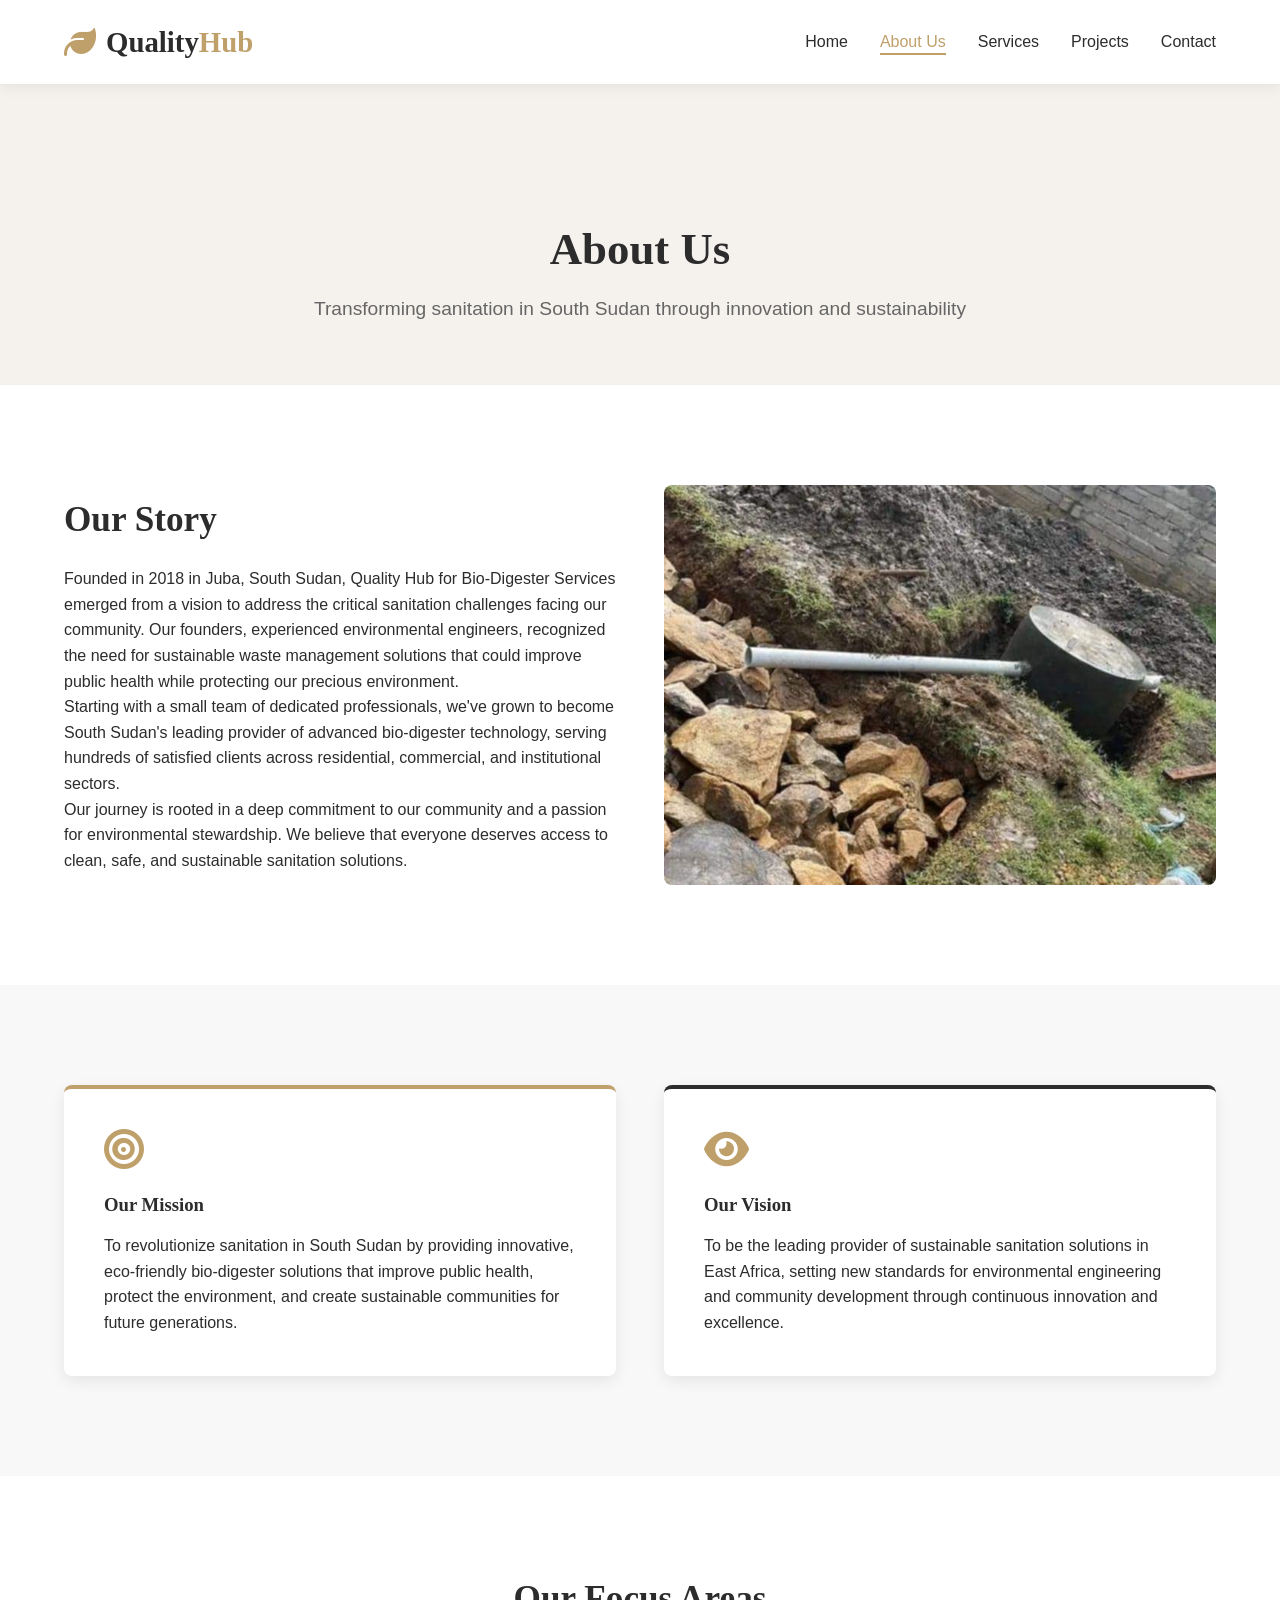
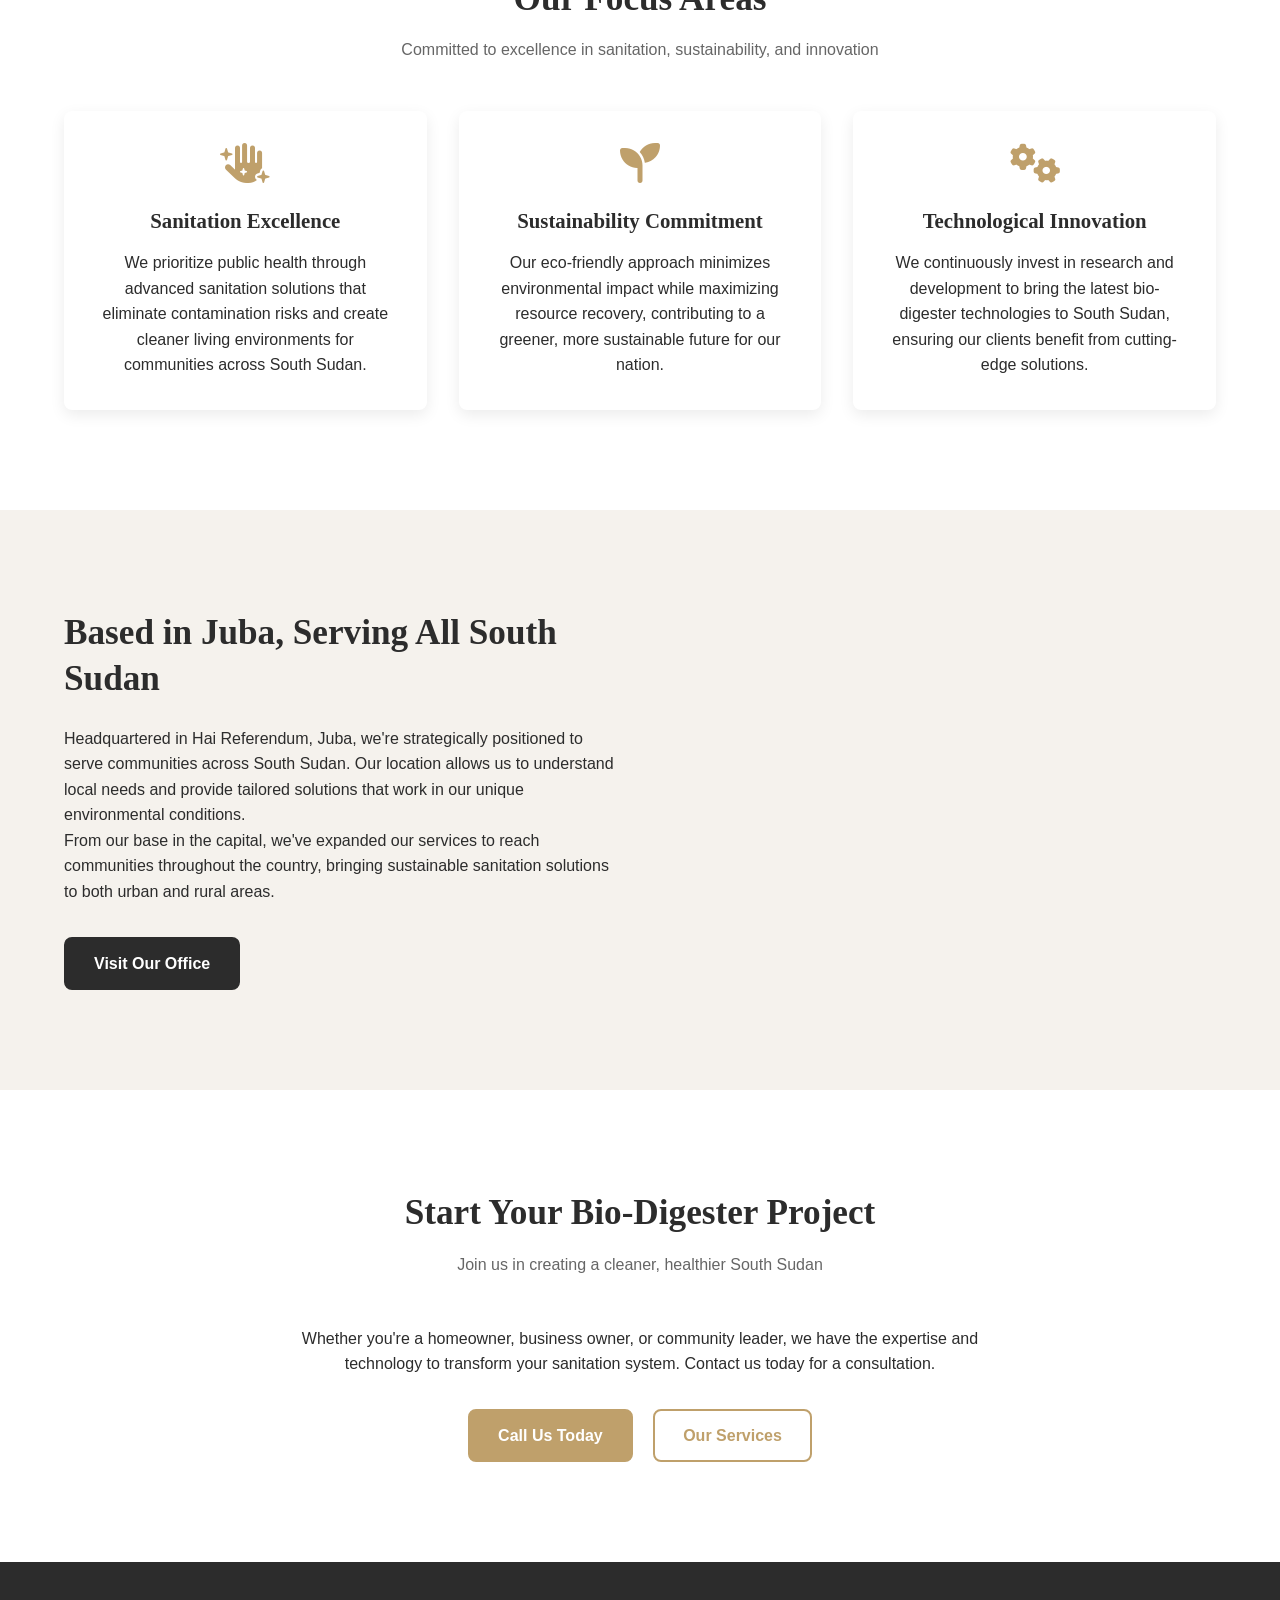
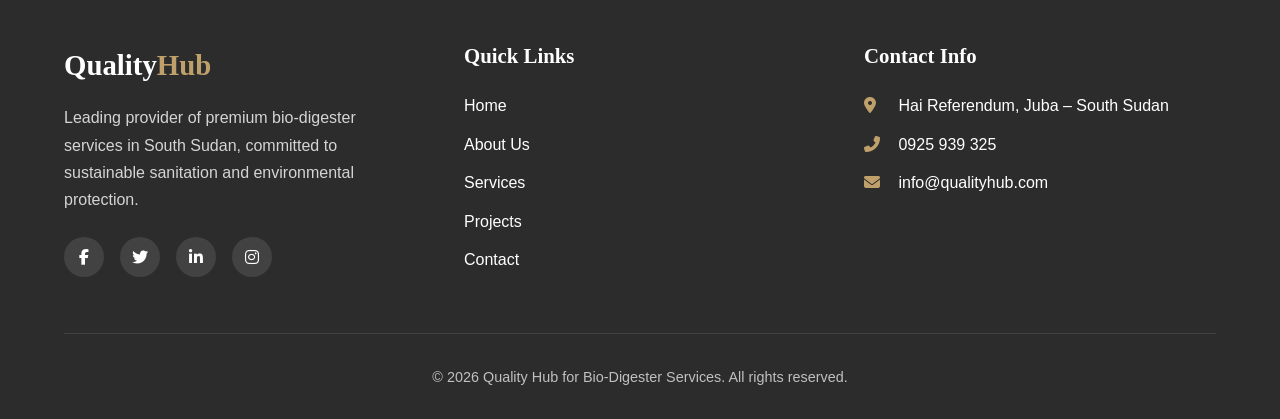
==== commit 03fe578c: "Update about.html" ====
--- a/about.html
+++ b/about.html
@@ -52,7 +52,7 @@
                     <p>Our journey is rooted in a deep commitment to our community and a passion for environmental stewardship. We believe that everyone deserves access to clean, safe, and sustainable sanitation solutions.</p>
                 </div>
                 <div class="about-image">
-                    <div style="height: 400px; border-radius: var(--border-radius); background-image: url('https://images.unsplash.com/photo-1542744173-8e7e53415bb0?ixlib=rb-4.0.3&auto=format&fit=crop&w=2070&q=80'); background-size: cover; background-position: center;"></div>
+                    <div style="height: 400px; border-radius: var(--border-radius); background-image: url('assets/aquali.jpg'); background-size: cover; background-position: center;"></div>
                 </div>
             </div>
         </div>
--- a/style.css
+++ b/style.css
@@ -1,5 +1,6 @@
 /* style.css - Quality Hub for Bio-Digester Services */
-/* CSS Reset and Base Styles */
+/* Using the provided base CSS */
+
 :root {
     --charcoal: #2c2c2c;
     --gold: #bfa06b;
@@ -8,7 +9,7 @@
     --white: #ffffff;
     --beige: #f5f2ed;
     --light-gray: #f8f8f8;
-    --dark-gray: #444;
+    --dark-gray: #666;
     --green: #2e7d32;
     --green-light: #4caf50;
     --transition: all 0.3s ease;
@@ -24,31 +25,27 @@
 }
 
 body {
-    font-family: 'Inter', sans-serif;
+    font-family: 'Lato', sans-serif;
     color: var(--charcoal);
     background-color: var(--white);
+    overflow-x: hidden;
     line-height: 1.6;
-    overflow-x: hidden;
+}
+
+h1, h2, h3, h4, h5, h6 {
+    font-family: 'Playfair Display', serif;
+    font-weight: 600;
+    line-height: 1.3;
+    margin-bottom: 1rem;
 }
 
 .container {
     width: 90%;
     max-width: 1200px;
     margin: 0 auto;
-    padding: 0 20px;
-}
-
-h1, h2, h3, h4, h5, h6 {
-    font-family: 'Poppins', sans-serif;
-    font-weight: 600;
-    line-height: 1.3;
-    margin-bottom: 1rem;
-}
-
-p {
-    margin-bottom: 1rem;
-}
-
+}
+
+/* Additional Base Styles */
 a {
     text-decoration: none;
     color: inherit;
@@ -72,31 +69,32 @@
 .btn {
     display: inline-block;
     padding: 12px 28px;
-    background-color: var(--green);
+    background-color: var(--gold);
     color: var(--white);
     border-radius: var(--border-radius);
     font-weight: 600;
     font-size: 1rem;
-    border: 2px solid var(--green);
+    border: 2px solid var(--gold);
     cursor: pointer;
     transition: var(--transition);
     text-align: center;
+    font-family: 'Lato', sans-serif;
 }
 
 .btn:hover {
-    background-color: var(--green-light);
-    border-color: var(--green-light);
+    background-color: var(--gold-dark);
+    border-color: var(--gold-dark);
     transform: translateY(-2px);
     box-shadow: var(--box-shadow-hover);
 }
 
 .btn-outline {
     background-color: transparent;
-    color: var(--green);
+    color: var(--gold);
 }
 
 .btn-outline:hover {
-    background-color: var(--green);
+    background-color: var(--gold);
     color: var(--white);
 }
 
@@ -112,13 +110,13 @@
 }
 
 .btn-accent {
-    background-color: var(--gold);
-    border-color: var(--gold);
+    background-color: var(--charcoal);
+    border-color: var(--charcoal);
 }
 
 .btn-accent:hover {
-    background-color: var(--gold-light);
-    border-color: var(--gold-light);
+    background-color: var(--dark-gray);
+    border-color: var(--dark-gray);
 }
 
 /* Header & Navigation */
@@ -143,19 +141,20 @@
 .logo {
     display: flex;
     align-items: center;
-    font-size: 1.5rem;
+    font-size: 1.8rem;
     font-weight: 700;
     color: var(--charcoal);
+    font-family: 'Playfair Display', serif;
 }
 
 .logo-icon {
-    color: var(--green);
-    font-size: 1.8rem;
+    color: var(--gold);
+    font-size: 2rem;
     margin-right: 10px;
 }
 
 .logo-text span {
-    color: var(--green);
+    color: var(--gold);
 }
 
 nav ul {
@@ -168,10 +167,11 @@
     color: var(--charcoal);
     position: relative;
     padding: 5px 0;
+    font-family: 'Lato', sans-serif;
 }
 
 nav ul li a:hover, nav ul li a.active {
-    color: var(--green);
+    color: var(--gold);
 }
 
 nav ul li a.active::after {
@@ -181,7 +181,7 @@
     left: 0;
     width: 100%;
     height: 2px;
-    background-color: var(--green);
+    background-color: var(--gold);
 }
 
 .mobile-menu-btn {
@@ -292,7 +292,7 @@
 
 .feature-icon {
     font-size: 2.5rem;
-    color: var(--green);
+    color: var(--gold);
     margin-bottom: 1.5rem;
 }
 
@@ -332,8 +332,9 @@
     display: block;
     font-size: 2.5rem;
     font-weight: 700;
-    color: var(--green);
+    color: var(--gold);
     margin-bottom: 0.5rem;
+    font-family: 'Playfair Display', serif;
 }
 
 .stat-label {
@@ -392,7 +393,7 @@
 
 .service-detail i {
     font-size: 2.5rem;
-    color: var(--green);
+    color: var(--gold);
     margin-bottom: 1rem;
     display: block;
 }
@@ -405,7 +406,7 @@
 .service-price {
     font-size: 1.2rem;
     font-weight: 600;
-    color: var(--green);
+    color: var(--gold);
     margin-top: 1rem;
 }
 
@@ -436,7 +437,7 @@
 
 .choose-card i {
     font-size: 2.5rem;
-    color: var(--green);
+    color: var(--gold);
     margin-bottom: 1.5rem;
 }
 
@@ -448,7 +449,7 @@
 /* Trust Section */
 .trust-section {
     padding: 100px 0;
-    background-color: var(--light-gray);
+    background-color: var(--beige);
 }
 
 .trust-grid {
@@ -467,14 +468,14 @@
 
 .trust-card i {
     font-size: 2.5rem;
-    color: var(--green);
+    color: var(--gold);
     margin-bottom: 1.5rem;
 }
 
 /* Page Header */
 .page-header {
     padding: 140px 0 60px;
-    background-color: var(--light-gray);
+    background-color: var(--beige);
     text-align: center;
     margin-top: 80px;
 }
@@ -495,7 +496,7 @@
 /* Mission & Vision */
 .about-mission {
     padding: 100px 0;
-    background-color: var(--beige);
+    background-color: var(--light-gray);
 }
 
 .mission-vision-grid {
@@ -518,11 +519,11 @@
 }
 
 .mission-card {
-    border-top: 4px solid var(--green);
+    border-top: 4px solid var(--gold);
 }
 
 .vision-card {
-    border-top: 4px solid var(--gold);
+    border-top: 4px solid var(--charcoal);
 }
 
 /* Projects Gallery */
@@ -574,14 +575,14 @@
 }
 
 .footer-logo {
-    font-family: 'Poppins', sans-serif;
+    font-family: 'Playfair Display', serif;
     font-size: 1.8rem;
     font-weight: 700;
     margin-bottom: 1rem;
 }
 
 .footer-logo span {
-    color: var(--green);
+    color: var(--gold);
 }
 
 .social-icons {
@@ -602,7 +603,7 @@
 }
 
 .social-icon:hover {
-    background-color: var(--green);
+    background-color: var(--gold);
     transform: translateY(-3px);
 }
 
@@ -610,10 +611,12 @@
     font-size: 1.3rem;
     margin-bottom: 1.5rem;
     color: var(--white);
+    font-family: 'Playfair Display', serif;
 }
 
 .footer-links ul li, .footer-contact ul li {
     margin-bottom: 0.8rem;
+    font-family: 'Lato', sans-serif;
 }
 
 .footer-links ul li a:hover {
@@ -633,6 +636,7 @@
     border-top: 1px solid rgba(255, 255, 255, 0.1);
     color: rgba(255, 255, 255, 0.7);
     font-size: 0.9rem;
+    font-family: 'Lato', sans-serif;
 }
 
 /* Responsive Design */
@@ -741,3 +745,286 @@
         padding: 1.5rem;
     }
 }
+
+/* Contact Page Specific Styles */
+
+/* Contact Section */
+.contact {
+    padding: 100px 0;
+}
+
+.contact-container {
+    display: grid;
+    grid-template-columns: 1fr 1fr;
+    gap: 3rem;
+    margin-bottom: 4rem;
+}
+
+.contact-info h3, .contact-form h3 {
+    font-size: 1.8rem;
+    margin-bottom: 1rem;
+    color: var(--charcoal);
+}
+
+.contact-info p, .contact-form p {
+    color: var(--dark-gray);
+    margin-bottom: 2rem;
+}
+
+/* Contact Details */
+.contact-details {
+    margin: 2rem 0 3rem;
+}
+
+.contact-detail {
+    display: flex;
+    align-items: flex-start;
+    margin-bottom: 1.5rem;
+    padding: 1rem;
+    border-radius: var(--border-radius);
+    background-color: var(--light-gray);
+    transition: var(--transition);
+}
+
+.contact-detail:hover {
+    background-color: var(--beige);
+    transform: translateX(5px);
+}
+
+.contact-icon {
+    width: 50px;
+    height: 50px;
+    background-color: var(--gold);
+    color: var(--white);
+    border-radius: 50%;
+    display: flex;
+    align-items: center;
+    justify-content: center;
+    margin-right: 1rem;
+    flex-shrink: 0;
+}
+
+.contact-icon i {
+    font-size: 1.2rem;
+}
+
+.contact-detail h4 {
+    font-size: 1.1rem;
+    margin-bottom: 0.3rem;
+    color: var(--charcoal);
+}
+
+.contact-detail p {
+    margin-bottom: 0.2rem;
+    font-size: 0.95rem;
+    color: var(--dark-gray);
+}
+
+/* Contact Form */
+.contact-form {
+    background-color: var(--white);
+    padding: 2rem;
+    border-radius: var(--border-radius);
+    box-shadow: var(--box-shadow);
+}
+
+.form-group {
+    margin-bottom: 1.5rem;
+}
+
+.form-group label {
+    display: block;
+    margin-bottom: 0.5rem;
+    font-weight: 500;
+    color: var(--charcoal);
+    font-family: 'Lato', sans-serif;
+}
+
+.form-group label:after {
+    content: '*';
+    color: #e74c3c;
+    margin-left: 3px;
+    opacity: 0.8;
+}
+
+.form-group label[for="email"]:after,
+.form-group label[for="service"]:after {
+    content: '';
+}
+
+.form-control {
+    width: 100%;
+    padding: 12px 15px;
+    border: 1px solid #ddd;
+    border-radius: var(--border-radius);
+    font-family: 'Lato', sans-serif;
+    font-size: 1rem;
+    transition: var(--transition);
+    background-color: var(--light-gray);
+}
+
+.form-control:focus {
+    outline: none;
+    border-color: var(--gold);
+    background-color: var(--white);
+    box-shadow: 0 0 0 3px rgba(191, 160, 107, 0.1);
+}
+
+textarea.form-control {
+    resize: vertical;
+    min-height: 120px;
+}
+
+select.form-control {
+    cursor: pointer;
+    appearance: none;
+    background-image: url("data:image/svg+xml,%3Csvg xmlns='http://www.w3.org/2000/svg' width='12' height='12' fill='%232c2c2c' viewBox='0 0 16 16'%3E%3Cpath d='M7.247 11.14 2.451 5.658C1.885 5.013 2.345 4 3.204 4h9.592a1 1 0 0 1 .753 1.659l-4.796 5.48a1 1 0 0 1-1.506 0z'/%3E%3C/svg%3E");
+    background-repeat: no-repeat;
+    background-position: right 15px center;
+    background-size: 12px;
+}
+
+.btn-block {
+    display: block;
+    width: 100%;
+    padding: 14px;
+    font-size: 1.1rem;
+}
+
+/* Map Section */
+.map-container {
+    margin: 3rem 0;
+    border-radius: var(--border-radius);
+    overflow: hidden;
+    box-shadow: var(--box-shadow);
+}
+
+.map-placeholder {
+    background-color: var(--beige);
+    padding: 4rem 2rem;
+    text-align: center;
+    min-height: 300px;
+    display: flex;
+    align-items: center;
+    justify-content: center;
+}
+
+.map-placeholder i {
+    color: var(--gold);
+}
+
+.map-placeholder h3 {
+    margin-bottom: 0.5rem;
+}
+
+/* FAQ in Contact Page */
+.contact .choose-card {
+    text-align: left;
+    padding: 1.5rem;
+}
+
+.contact .choose-card h3 {
+    font-size: 1.2rem;
+    margin-bottom: 0.8rem;
+    color: var(--charcoal);
+}
+
+.contact .choose-card p {
+    font-size: 0.95rem;
+    color: var(--dark-gray);
+}
+
+/* Emergency CTA in Contact Page */
+.contact .trust-section {
+    padding: 80px 0;
+    background-color: var(--light-gray);
+}
+
+.contact .trust-section .about-content {
+    align-items: center;
+}
+
+.contact .trust-section .about-text h2 {
+    font-size: 1.8rem;
+    margin-bottom: 1rem;
+}
+
+.contact .trust-section .about-text p {
+    margin-bottom: 1rem;
+}
+
+.contact .trust-section .about-image {
+    height: 250px;
+    border-radius: var(--border-radius);
+    overflow: hidden;
+}
+
+/* Responsive Design for Contact Page */
+@media (max-width: 992px) {
+    .contact-container {
+        grid-template-columns: 1fr;
+        gap: 2rem;
+    }
+    
+    .contact-info {
+        order: 2;
+    }
+    
+    .contact-form {
+        order: 1;
+    }
+    
+    .contact .trust-section .about-content {
+        grid-template-columns: 1fr;
+    }
+    
+    .contact .trust-section .about-image {
+        order: -1;
+        margin-bottom: 2rem;
+    }
+}
+
+@media (max-width: 768px) {
+    .contact {
+        padding: 70px 0;
+    }
+    
+    .contact-detail {
+        flex-direction: column;
+        align-items: flex-start;
+    }
+    
+    .contact-icon {
+        margin-bottom: 1rem;
+    }
+    
+    .contact-form {
+        padding: 1.5rem;
+    }
+    
+    .map-placeholder {
+        padding: 3rem 1.5rem;
+    }
+}
+
+@media (max-width: 480px) {
+    .contact-info, .contact-form {
+        padding: 1rem;
+    }
+    
+    .contact-details {
+        margin: 1.5rem 0;
+    }
+    
+    .contact-form {
+        padding: 1.2rem;
+    }
+    
+    .form-group {
+        margin-bottom: 1.2rem;
+    }
+    
+    .form-control {
+        padding: 10px 12px;
+    }
+}
